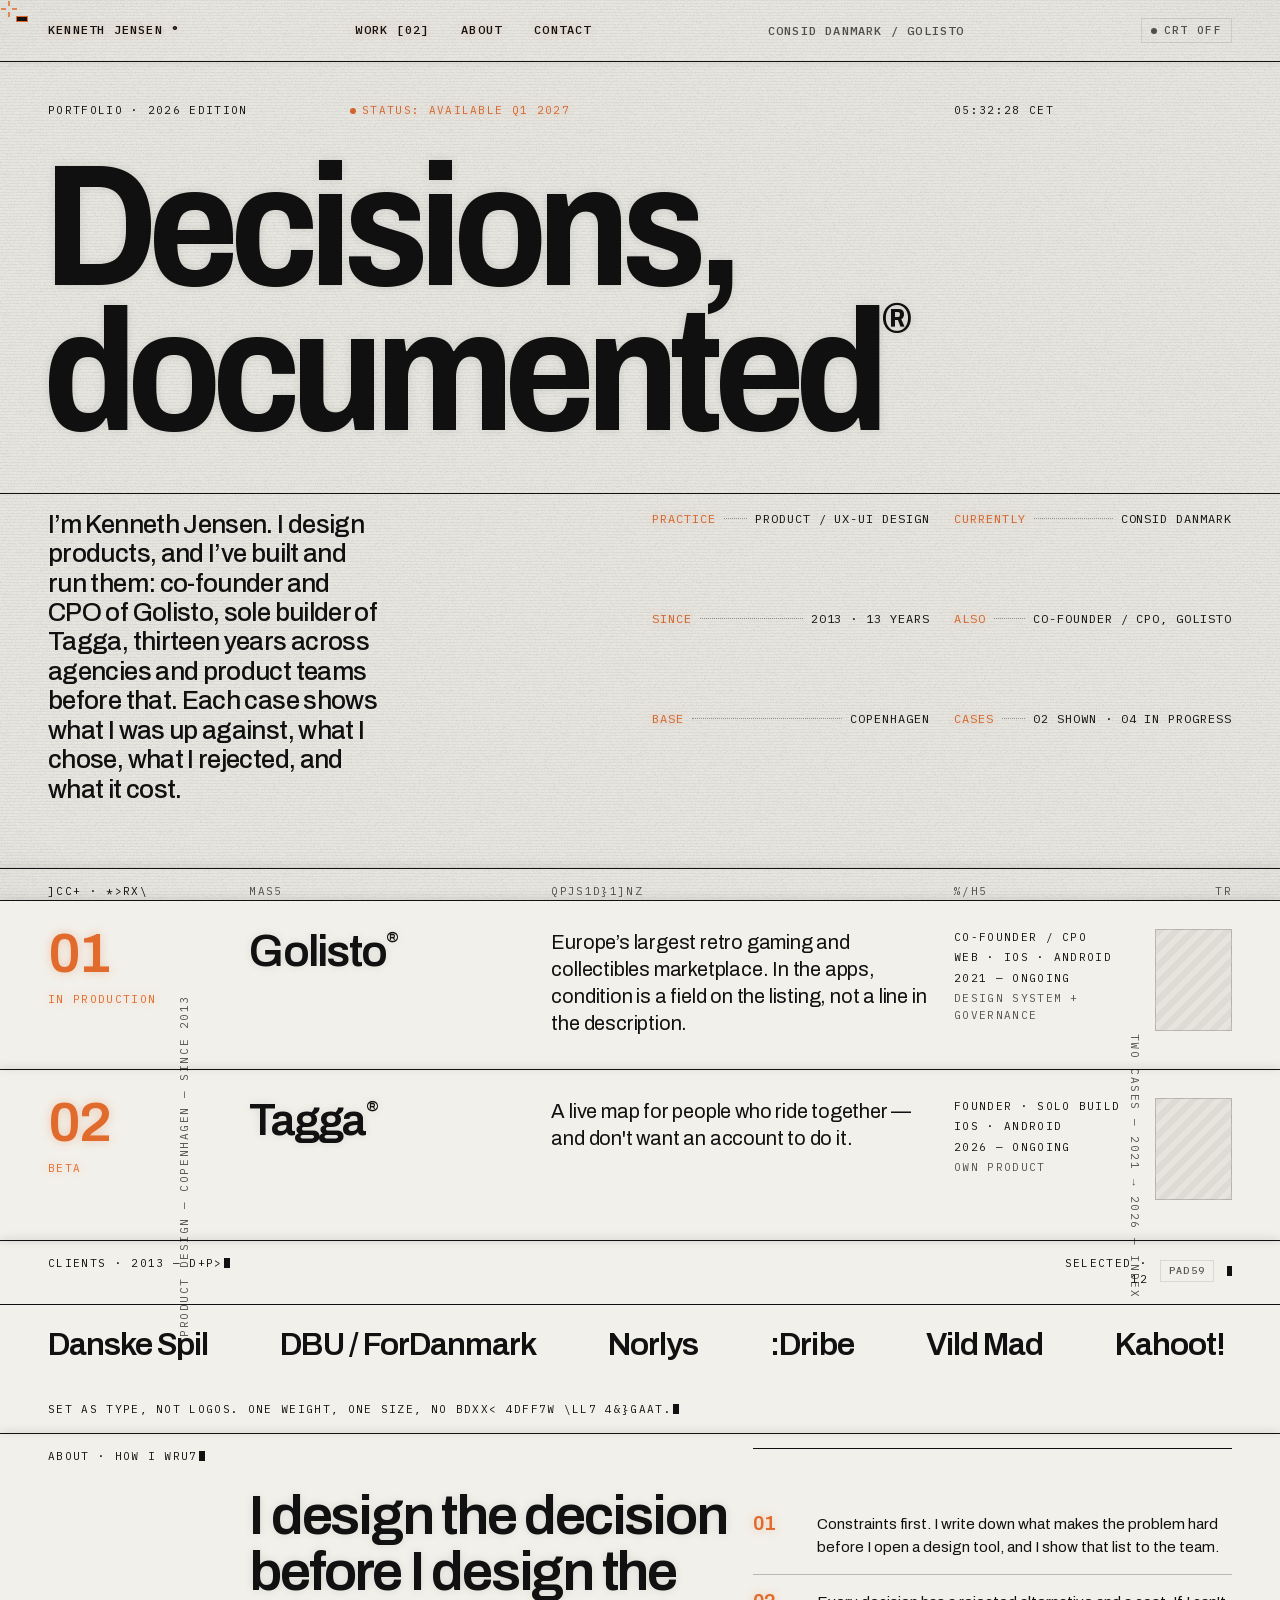
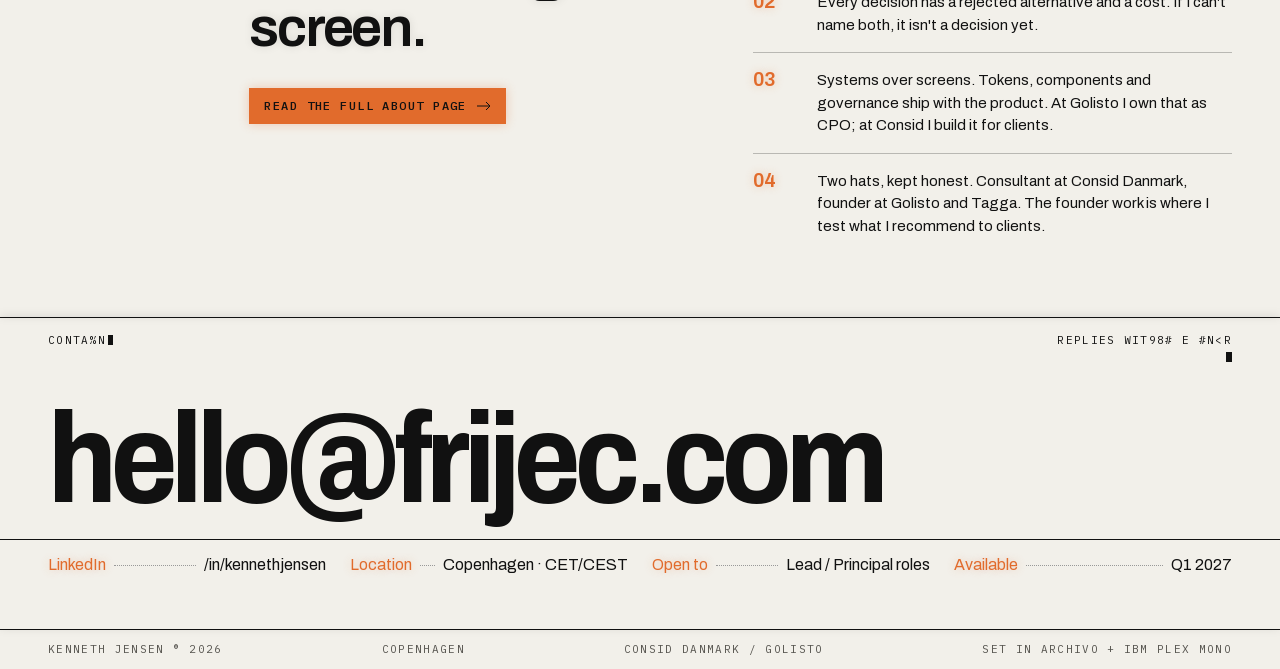
==== index.html @ eedd0273 "Act on the UX audit: tune the site for a rushed hiring manager The audit was run against one reader " ====
<!DOCTYPE html>
<html lang="en">
<head>
<meta charset="utf-8">
<title>Kenneth Jensen — Product design, Copenhagen</title>
<meta name="description" content="Kenneth Jensen is a product designer in Copenhagen. Two case studies: what he was up against, what he chose, what he rejected, and what it cost.">
<meta property="og:type" content="website">
<meta property="og:site_name" content="Kenneth Jensen">
<meta property="og:title" content="Kenneth Jensen — Product design, Copenhagen">
<meta property="og:description" content="Kenneth Jensen is a product designer in Copenhagen. Two case studies: what he was up against, what he chose, what he rejected, and what it cost.">
<meta property="og:url" content="https://frijec.github.io/portfolio/">
<meta property="og:image" content="https://frijec.github.io/portfolio/assets/img/og-default.jpg">
<meta property="og:image:width" content="1200">
<meta property="og:image:height" content="630">
<meta name="twitter:card" content="summary_large_image">
<meta name="twitter:title" content="Kenneth Jensen — Product design, Copenhagen">
<meta name="twitter:description" content="Kenneth Jensen is a product designer in Copenhagen. Two case studies: what he was up against, what he chose, what he rejected, and what it cost.">
<meta name="twitter:image" content="https://frijec.github.io/portfolio/assets/img/og-default.jpg">
<meta name="viewport" content="width=device-width, initial-scale=1">
<meta name="robots" content="noindex, nofollow"> <!-- PRE-LAUNCH: remove this line to allow search indexing -->
<link rel="icon" href="assets/favicon.svg" type="image/svg+xml">
<link rel="preload" href="assets/fonts/archivo-latin-var.woff2" as="font" type="font/woff2" crossorigin>
<link rel="preload" href="assets/fonts/plexmono-latin-400.woff2" as="font" type="font/woff2" crossorigin>
<link rel="stylesheet" href="assets/fonts/fonts.css">
<link rel="stylesheet" href="assets/css/style.css?v=24">
<script>document.documentElement.classList.add("js");try{if(localStorage.getItem("kj-theme")==="crt")document.documentElement.setAttribute("data-theme","crt")}catch(e){}</script>
</head>
<body>
<a class="skip" href="#main">Skip to content</a>
<div class="scrollbar"></div>

<header>
<nav class="nav">
  <div class="nav-row">
    <a href="index.html" class="magnet">Kenneth Jensen ®</a>
    <div class="nav-links">
      <a href="work.html" class="magnet">Work [02]</a>
      <a href="about.html" class="magnet">About</a>
      <a href="contact.html" class="magnet">Contact</a>
    </div>
    <span class="nav-context">Consid Danmark / Golisto</span>
  </div>
</nav>
</header>

<div class="wrap">
  <div class="gutter-label left">Product design — Copenhagen — Since 2013</div>
  <div class="gutter-label right">Two cases — 2021 → 2026 — Index</div>

  <main id="main">
  <section style="padding:40px 0 0" class="masthead-enter">
    <div class="row" style="margin-bottom:36px">
      <span class="mono-s c3">Portfolio · 2026 edition</span>
      <span class="mono-s c3 accent" data-no-cipher><span class="dot"></span>Status: Available Q1 2027</span>
      <span class="mono-s c3" style="grid-column:10/13" data-clock></span>
    </div>
    <div class="row">
      <h1 class="t-display-xl reveal in c12">Decisions,<br>documented<span style="font-size:.25em;vertical-align:top;letter-spacing:0;margin-left:.06em">®</span></h1>
    </div>
    <div class="row" style="margin-top:48px;border-top:1px solid var(--ink);padding-block:16px 64px">
      <p class="t-xl c6" style="max-width:24ch">I’m Kenneth Jensen. I design products, and I’ve built and run them: co-founder and CPO of Golisto, sole builder of Tagga, thirteen years across agencies and product teams before that. Each case shows what I was up against, what I chose, what I rejected, and what it cost.</p>
      <div class="kv c3 s7">
        <div class="kv-row"><span>Practice</span><span class="kv-leader"></span><span>Product / UX-UI design</span></div>
        <div class="kv-row"><span>Since</span><span class="kv-leader"></span><span>2013 · 13 years</span></div>
        <div class="kv-row"><span>Base</span><span class="kv-leader"></span><span>Copenhagen</span></div>
      </div>
      <div class="kv c3 s10">
        <div class="kv-row"><span>Currently</span><span class="kv-leader"></span><span>Consid Danmark</span></div>
        <div class="kv-row"><span>Also</span><span class="kv-leader"></span><span>Co-founder / CPO, Golisto</span></div>
        <div class="kv-row"><span>Cases</span><span class="kv-leader"></span><span>02 shown · 04 in progress</span></div>
      </div>
    </div>
  </section>

  <section id="work" class="section">
    <div class="row" style="padding-top:14px">
      <span class="mono-s c2">Work · Index</span>
      <span class="mono-s c3 muted hide-mobile">Case</span>
      <span class="mono-s c4 muted hide-mobile" style="grid-column:6/10">Proposition</span>
      <span class="mono-s c2 muted hide-mobile" style="grid-column:10/12">Spec</span>
      <span class="mono-s ta-r muted hide-mobile" style="grid-column:12/13">02</span>
    </div>

    <a href="work/golisto.html" class="work-row">
      <div class="c2"><span class="num">01</span><div class="mono-s accent mt-3">In production</div></div>
      <h2 class="c3">Golisto<span style="font-size:.35em;vertical-align:top">®</span></h2>
      <p class="prop c4" style="grid-column:6/10">Europe’s largest retro gaming and collectibles marketplace. In the apps, condition is a field on the listing, not a line in the description.</p>
      <div class="mono-s c2" data-no-cipher style="grid-column:10/12;display:grid;gap:4px"><span>Co-founder / CPO</span><span>Web · iOS · Android</span><span>2021 — ongoing</span><span class="muted">Design system + governance</span></div>
      <div class="peek c1" style="grid-column:12/13"><div class="peek-track"></div></div>
    </a>

    <a href="work/tagga.html" class="work-row" style="padding-bottom:40px">
      <div class="c2"><span class="num">02</span><div class="mono-s accent mt-3">Beta</div></div>
      <h2 class="c3">Tagga<span style="font-size:.35em;vertical-align:top">®</span></h2>
      <p class="prop c4" style="grid-column:6/10">A live map for people who ride together — and don't want an account to do it.</p>
      <div class="mono-s c2" data-no-cipher style="grid-column:10/12;display:grid;gap:4px"><span>Founder · solo build</span><span>iOS · Android</span><span>2026 — ongoing</span><span class="muted">Own product</span></div>
      <div class="peek c1" style="grid-column:12/13"><div class="peek-track"></div></div>
    </a>

  </section>

  <section class="section">
    <div class="row" style="padding-top:14px">
      <span class="mono-s c3">Clients · 2013 — 2026</span>
      <span class="mono-s ta-r c3" style="grid-column:11/13;display:flex;gap:12px;justify-content:flex-end;align-items:center">Selected · 12<button type="button" class="marquee-pause" data-marquee-pause aria-pressed="false">Pause</button></span>
    </div>
    <div class="marquee mt-4">
      <div class="marquee-track">
        <span>Danske Spil</span><span>DBU / ForDanmark</span><span>Norlys</span><span>:Dribe</span><span>Vild Mad</span><span>Kahoot!</span><span>Native Instruments</span><span>Roskilde Festival</span><span>Aula</span><span>TDC Erhverv</span><span>Tuborgfondet</span><span>KOMBIT</span>
        <span>Danske Spil</span><span>DBU / ForDanmark</span><span>Norlys</span><span>:Dribe</span><span>Vild Mad</span><span>Kahoot!</span><span>Native Instruments</span><span>Roskilde Festival</span><span>Aula</span><span>TDC Erhverv</span><span>Tuborgfondet</span><span>KOMBIT</span>
      </div>
    </div>
    <p class="mono-s" style="padding:0 var(--margin) 16px;margin-top:16px">Set as type, not logos. One weight, one size, no brand bigger than another.</p>
  </section>

  <section id="about" class="section">
    <div class="row" style="padding-block:14px 64px">
      <span class="mono-s c2">About · How I work</span>
      <div class="c5" style="padding-top:40px">
        <h2 class="t-display-m reveal" style="max-width:16ch;text-wrap:pretty">I design the decision before I design the screen.</h2>
        <a href="about.html" class="arrow-link magnet mt-6">Read the full about page
          <svg width="14" height="10" viewBox="0 0 14 10" fill="none"><path d="M0 5H13M13 5L9 1M13 5L9 9" stroke="currentColor"/></svg>
        </a>
      </div>
      <div class="c5" style="grid-column:8/13;padding-top:48px;border-top:1px solid var(--ink)">
        <div class="duo-list">
          <div style="display:grid;grid-template-columns:48px 1fr;gap:16px;padding-block:16px;border-bottom:1px solid rgb(17 17 17/.25)"><span class="t-display-s accent" style="font-size:20px">01</span><p class="t-m" style="max-width:48ch">Constraints first. I write down what makes the problem hard before I open a design tool, and I show that list to the team.</p></div>
          <div style="display:grid;grid-template-columns:48px 1fr;gap:16px;padding-block:16px;border-bottom:1px solid rgb(17 17 17/.25)"><span class="t-display-s accent" style="font-size:20px">02</span><p class="t-m" style="max-width:48ch">Every decision has a rejected alternative and a cost. If I can't name both, it isn't a decision yet.</p></div>
          <div style="display:grid;grid-template-columns:48px 1fr;gap:16px;padding-block:16px;border-bottom:1px solid rgb(17 17 17/.25)"><span class="t-display-s accent" style="font-size:20px">03</span><p class="t-m" style="max-width:48ch">Systems over screens. Tokens, components and governance ship with the product. At Golisto I own that as CPO; at Consid I build it for clients.</p></div>
          <div style="display:grid;grid-template-columns:48px 1fr;gap:16px;padding-block:16px"><span class="t-display-s accent" style="font-size:20px">04</span><p class="t-m" style="max-width:48ch">Two hats, kept honest. Consultant at Consid Danmark, founder at Golisto and Tagga. The founder work is where I test what I recommend to clients.</p></div>
        </div>
      </div>
    </div>
  </section>

  <section id="contact" class="section">
    <div class="row" style="padding-top:14px">
      <span class="mono-s c2">Contact</span>
      <span class="mono-s ta-r c2" style="grid-column:11/13">Replies within 2 days</span>
    </div>
    <a href="mailto:hello@frijec.com" class="magnet" style="display:block;padding:40px var(--margin) 24px;font:700 clamp(40px,10vw,128px)/.86 var(--font-display);font-stretch:88%;letter-spacing:-.05em">hello@frijec.com</a>
    <div class="row" style="border-top:1px solid var(--ink);padding-block:16px 56px">
      <div class="kv-row c3"><span>LinkedIn</span><span class="kv-leader"></span><span>/in/kennethjensen</span></div>
      <div class="kv-row c3"><span>Location</span><span class="kv-leader"></span><span>Copenhagen · CET/CEST</span></div>
      <div class="kv-row c3"><span>Open to</span><span class="kv-leader"></span><span>Lead / Principal roles</span></div>
      <div class="kv-row c3"><span>Available</span><span class="kv-leader"></span><span>Q1 2027</span></div>
    </div>
  </section>

  </main>
<footer>
    <span>Kenneth Jensen ® 2026</span>
    <span>Copenhagen</span>
    <span>Consid Danmark / Golisto</span>
    <span>Set in Archivo + IBM Plex Mono</span>
  </footer>
</div>

<script src="assets/js/main.js?v=24"></script>
</body>
</html>
---- assets/fonts/fonts.css ----
/* Self-hosted. Downloaded from Google Fonts (SIL Open Font License) so the
   page makes no third-party request and 'no tracking' holds literally. */
@font-face{font-family:'Archivo';font-style:normal;font-weight:400 800;font-stretch:75% 125%;font-display:swap;src:url("archivo-vietnamese-var.woff2") format('woff2');unicode-range:U+0102-0103, U+0110-0111, U+0128-0129, U+0168-0169, U+01A0-01A1, U+01AF-01B0, U+0300-0301, U+0303-0304, U+0308-0309, U+0323, U+0329, U+1EA0-1EF9, U+20AB}
@font-face{font-family:'Archivo';font-style:normal;font-weight:400 800;font-stretch:75% 125%;font-display:swap;src:url("archivo-latin-ext-var.woff2") format('woff2');unicode-range:U+0100-02BA, U+02BD-02C5, U+02C7-02CC, U+02CE-02D7, U+02DD-02FF, U+0304, U+0308, U+0329, U+1D00-1DBF, U+1E00-1E9F, U+1EF2-1EFF, U+2020, U+20A0-20AB, U+20AD-20C0, U+2113, U+2C60-2C7F, U+A720-A7FF}
@font-face{font-family:'Archivo';font-style:normal;font-weight:400 800;font-stretch:75% 125%;font-display:swap;src:url("archivo-latin-var.woff2") format('woff2');unicode-range:U+0000-00FF, U+0131, U+0152-0153, U+02BB-02BC, U+02C6, U+02DA, U+02DC, U+0304, U+0308, U+0329, U+2000-206F, U+20AC, U+2122, U+2191, U+2193, U+2212, U+2215, U+FEFF, U+FFFD}
@font-face{font-family:'IBM Plex Mono';font-style:normal;font-weight:400;font-display:swap;src:url("plexmono-cyrillic-ext-400.woff2") format('woff2');unicode-range:U+0460-052F, U+1C80-1C8A, U+20B4, U+2DE0-2DFF, U+A640-A69F, U+FE2E-FE2F}
@font-face{font-family:'IBM Plex Mono';font-style:normal;font-weight:400;font-display:swap;src:url("plexmono-cyrillic-400.woff2") format('woff2');unicode-range:U+0301, U+0400-045F, U+0490-0491, U+04B0-04B1, U+2116}
@font-face{font-family:'IBM Plex Mono';font-style:normal;font-weight:400;font-display:swap;src:url("plexmono-vietnamese-400.woff2") format('woff2');unicode-range:U+0102-0103, U+0110-0111, U+0128-0129, U+0168-0169, U+01A0-01A1, U+01AF-01B0, U+0300-0301, U+0303-0304, U+0308-0309, U+0323, U+0329, U+1EA0-1EF9, U+20AB}
@font-face{font-family:'IBM Plex Mono';font-style:normal;font-weight:400;font-display:swap;src:url("plexmono-latin-ext-400.woff2") format('woff2');unicode-range:U+0100-02BA, U+02BD-02C5, U+02C7-02CC, U+02CE-02D7, U+02DD-02FF, U+0304, U+0308, U+0329, U+1D00-1DBF, U+1E00-1E9F, U+1EF2-1EFF, U+2020, U+20A0-20AB, U+20AD-20C0, U+2113, U+2C60-2C7F, U+A720-A7FF}
@font-face{font-family:'IBM Plex Mono';font-style:normal;font-weight:400;font-display:swap;src:url("plexmono-latin-400.woff2") format('woff2');unicode-range:U+0000-00FF, U+0131, U+0152-0153, U+02BB-02BC, U+02C6, U+02DA, U+02DC, U+0304, U+0308, U+0329, U+2000-206F, U+20AC, U+2122, U+2191, U+2193, U+2212, U+2215, U+FEFF, U+FFFD}
@font-face{font-family:'IBM Plex Mono';font-style:normal;font-weight:500;font-display:swap;src:url("plexmono-cyrillic-ext-500.woff2") format('woff2');unicode-range:U+0460-052F, U+1C80-1C8A, U+20B4, U+2DE0-2DFF, U+A640-A69F, U+FE2E-FE2F}
@font-face{font-family:'IBM Plex Mono';font-style:normal;font-weight:500;font-display:swap;src:url("plexmono-cyrillic-500.woff2") format('woff2');unicode-range:U+0301, U+0400-045F, U+0490-0491, U+04B0-04B1, U+2116}
@font-face{font-family:'IBM Plex Mono';font-style:normal;font-weight:500;font-display:swap;src:url("plexmono-vietnamese-500.woff2") format('woff2');unicode-range:U+0102-0103, U+0110-0111, U+0128-0129, U+0168-0169, U+01A0-01A1, U+01AF-01B0, U+0300-0301, U+0303-0304, U+0308-0309, U+0323, U+0329, U+1EA0-1EF9, U+20AB}
@font-face{font-family:'IBM Plex Mono';font-style:normal;font-weight:500;font-display:swap;src:url("plexmono-latin-ext-500.woff2") format('woff2');unicode-range:U+0100-02BA, U+02BD-02C5, U+02C7-02CC, U+02CE-02D7, U+02DD-02FF, U+0304, U+0308, U+0329, U+1D00-1DBF, U+1E00-1E9F, U+1EF2-1EFF, U+2020, U+20A0-20AB, U+20AD-20C0, U+2113, U+2C60-2C7F, U+A720-A7FF}
@font-face{font-family:'IBM Plex Mono';font-style:normal;font-weight:500;font-display:swap;src:url("plexmono-latin-500.woff2") format('woff2');unicode-range:U+0000-00FF, U+0131, U+0152-0153, U+02BB-02BC, U+02C6, U+02DA, U+02DC, U+0304, U+0308, U+0329, U+2000-206F, U+20AC, U+2122, U+2191, U+2193, U+2212, U+2215, U+FEFF, U+FFFD}
---- assets/css/style.css ----
@view-transition{ navigation: auto; }
@media (prefers-reduced-motion: reduce){ @view-transition{ navigation: none; } }
::view-transition-old(root){ animation-duration:180ms; animation-timing-function:linear; }
::view-transition-new(root){ animation-duration:180ms; animation-timing-function:linear; }

/* ============================================================
   TOKENS
   ============================================================ */
:root{
  --ground-bone:#F2F0EA;
  --ground-bone-2:#E6E4DD;
  --ground-bone-3:#DDDBD3;
  --ink:#111111;
  --ink-muted:#55534E;
  --accent:#E16B2C;
  --on-accent:#111111;   /* 5.70:1 on --accent */
  --rule-hard:var(--ink);
  --rule-grid:rgb(17 17 17 / .10);
  --rule-leader:#999999;

  --font-display:'Archivo',Helvetica,Arial,sans-serif;
  --font-mono:'IBM Plex Mono',ui-monospace,monospace;

  --sp-1:4px; --sp-2:8px; --sp-3:12px; --sp-4:16px; --sp-5:24px;
  --sp-6:32px; --sp-7:40px; --sp-8:48px; --sp-9:56px; --sp-10:72px;

  --margin:48px;
  --gutter:24px;
  --nav-h:60px;

  --ease-hard: linear;
  --ease-snap: cubic-bezier(.2,.9,.2,1);
  --dur-fast: 120ms;
  --dur-med: 260ms;

  /* CRT / texture — every knob for the screen treatment lives here */
  --grain-color:#111111;
  --grain-opacity:.045;
  --scanline-color:17 17 17;
  --scanline-opacity:.04;
  --vignette-opacity:.11;
  --glow:10px;
  --glow-accent:rgb(225 107 44 / .30);
  --glow-ink:rgb(17 17 17 / .10);
  --caption-halo:rgb(242 240 234 / .92);
  --on-photo:#F2F0EA;      /* captions over photography — dark in both themes */
  --lens-r:188px;          /* fidelity lens radius */

  --plate-url:url("data:image/svg+xml,%3Csvg xmlns='http://www.w3.org/2000/svg' width='640' height='420' preserveAspectRatio='none'%3E%3Cfilter id='p'%3E%3CfeTurbulence type='fractalNoise' baseFrequency='0.006 0.011' numOctaves='3' seed='11'/%3E%3CfeColorMatrix type='saturate' values='0'/%3E%3CfeComponentTransfer%3E%3CfeFuncR type='linear' slope='2.0' intercept='-0.5'/%3E%3CfeFuncG type='linear' slope='2.0' intercept='-0.5'/%3E%3CfeFuncB type='linear' slope='2.0' intercept='-0.5'/%3E%3C/feComponentTransfer%3E%3CfeColorMatrix type='matrix' values='0.50 0 0 0 0.28 0.50 0 0 0 0.275 0.49 0 0 0 0.265 0 0 0 0 1'/%3E%3C/filter%3E%3Crect width='640' height='420' filter='url(%23p)'/%3E%3C/svg%3E");
}

/* CRT mode — ground and ink swap per the Foundations token spec.
   The accent lifts to #F08A45, which measures 7.8:1 on this ground. */
:root[data-theme="crt"]{
  --ground-bone:#0C0D10;
  --ground-bone-2:#14161B;
  --ground-bone-3:#1C1F26;
  --ink:#E8E6DE;
  --ink-muted:#8A897F;
  --accent:#F08A45;
  --on-accent:#0C0D10;   /* 7.77:1 on --accent */
  --rule-grid:rgb(232 230 222 / .12);
  --rule-leader:#4A4C55;

  --grain-color:#E8E6DE;
  --grain-opacity:.03;
  --scanline-color:0 0 0;
  --scanline-opacity:.30;
  --vignette-opacity:.55;
  --glow:14px;
  --glow-accent:rgb(240 138 69 / .55);
  --glow-ink:rgb(232 230 222 / .22);
  --caption-halo:rgb(12 13 16 / .92);
}

@media (max-width:760px){
  :root{ --margin:20px; --gutter:16px; }
}

/* ============================================================
   RESET / BASE
   ============================================================ */
*,*::before,*::after{box-sizing:border-box}
html{background:var(--ground-bone)}
body{
  margin:0;
  background:var(--ground-bone);
  color:var(--ink);
  font-family:var(--font-display);
  -webkit-font-smoothing:antialiased;
  text-rendering:optimizeLegibility;
  overflow-x:hidden;
}
/* the native cursor is hidden only after the custom one exists, so a
   script failure can never leave the page with no pointer at all */
:root.has-cursor body{cursor:none}
@media (hover:none), (pointer:coarse){ :root.has-cursor body{ cursor:auto } }
p,h1,h2,h3,h4{margin:0}
a{color:var(--ink);text-decoration:none}
img{max-width:100%;display:block}
::selection{background:var(--accent);color:var(--on-accent)}

.mono{font-family:var(--font-mono)}

/* type scale */
.t-display-xl{
  font:700 clamp(64px,13.5vw,208px)/.84 var(--font-display);
  font-stretch:88%;
  letter-spacing:-.055em;
  margin-left:-.03em;
}
.t-display-m{ font:600 clamp(30px,5vw,56px)/1 var(--font-display); letter-spacing:-.04em; }
.t-display-s{ font:600 clamp(28px,3.8vw,44px)/1 var(--font-display); letter-spacing:-.04em; }
.t-xl{ font:500 clamp(20px,2vw,26px)/1.15 var(--font-display); letter-spacing:-.025em; }
.t-l{ font:400 clamp(17px,1.4vw,20px)/1.45 var(--font-display); }
.t-m{ font:400 15px/1.5 var(--font-display); }
.mono-m{ font:400 12px/1.5 var(--font-mono); letter-spacing:.08em; text-transform:uppercase; }
.mono-s{ font:400 11px/1.5 var(--font-mono); letter-spacing:.12em; text-transform:uppercase; }
.mono-xs{ font:400 10px/1 var(--font-mono); letter-spacing:.12em; text-transform:uppercase; }
@media (max-width:760px){
  .mono-s{ font-size:12px }
  .mono-xs{ font-size:11px }
}

.accent{color:var(--accent)}
.muted{color:var(--ink-muted)}

/* ============================================================
   LAYOUT / GRID
   ============================================================ */
.wrap{position:relative;background:var(--ground-bone);overflow:hidden}

.gridlines{position:absolute;inset:0;display:grid;grid-template-columns:repeat(12,1fr);
  column-gap:var(--gutter);padding-inline:var(--margin);pointer-events:none;z-index:0}
.gridlines i{border-left:1px solid var(--rule-grid);display:block;height:100%;
  transform:scaleY(0);transform-origin:top;animation:drawline 420ms var(--ease-hard) forwards}
.gridlines i:last-child{border-right:1px solid var(--rule-grid)}
@keyframes drawline{to{transform:scaleY(1)}}
@media (prefers-reduced-motion:reduce){
  .gridlines i{animation:none;transform:none}
  .masthead-enter{animation:none;opacity:1;transform:none}
}
@media (max-width:760px){ .gridlines{grid-template-columns:repeat(4,1fr)} }

.row{position:relative;z-index:1;display:grid;grid-template-columns:repeat(12,1fr);
  column-gap:var(--gutter);padding-inline:var(--margin)}
@media (max-width:760px){
  .row{grid-template-columns:repeat(4,1fr)}
  .row > *{grid-column:1/-1 !important}
}

.c1{grid-column-end:span 1}.c2{grid-column-end:span 2}.c3{grid-column-end:span 3}
.c4{grid-column-end:span 4}.c5{grid-column-end:span 5}.c6{grid-column-end:span 6}
.c7{grid-column-end:span 7}.c8{grid-column-end:span 8}.c9{grid-column-end:span 9}
.c10{grid-column-end:span 10}.c11{grid-column-end:span 11}.c12{grid-column-end:span 12}
.s1{grid-column-start:1}.s2{grid-column-start:2}.s3{grid-column-start:3}
.s4{grid-column-start:4}.s5{grid-column-start:5}.s6{grid-column-start:6}
.s7{grid-column-start:7}.s8{grid-column-start:8}.s9{grid-column-start:9}
.s10{grid-column-start:10}.s11{grid-column-start:11}

.tri{display:grid;grid-template-columns:1fr 1fr 1fr;gap:0}
.duo{display:grid;grid-template-columns:1fr 1fr;gap:var(--gutter)}
@media (max-width:760px){
  .tri,.duo{grid-template-columns:1fr;gap:var(--sp-6)}
}

.section{border-top:1px solid var(--rule-hard);position:relative}
/* accent sweeps along a section rule as it enters, then clears */
.section::before{
  content:"";position:absolute;top:-1px;left:0;right:0;height:1px;background:var(--accent);
  transform:scaleX(0);transform-origin:left;opacity:0;pointer-events:none;
}
.section.in::before{animation:rule-sweep 900ms var(--ease-snap) forwards}
@keyframes rule-sweep{
  0%{transform:scaleX(0);opacity:1}
  65%{transform:scaleX(1);opacity:1}
  100%{transform:scaleX(1);opacity:0}
}
@media (prefers-reduced-motion:reduce){ .section.in::before{animation:none} }
.section-pad{padding-block:14px var(--sp-9)}

.gutter-label{
  position:absolute;top:50%;font:400 11px/1 var(--font-mono);letter-spacing:.14em;
  text-transform:uppercase;color:var(--ink-muted);white-space:nowrap;pointer-events:none;
  transform-origin:center;
}
.gutter-label.left{left:14px;transform:translateY(-50%) rotate(-90deg)}
.gutter-label.right{right:14px;transform:translateY(-50%) rotate(90deg)}
@media (max-width:900px){ .gutter-label{display:none} }

/* ============================================================
   NAV
   ============================================================ */
.nav{
  position:sticky;top:0;z-index:50;background:var(--ground-bone);
  border-bottom:1px solid var(--rule-hard);
}
.nav-row{
  display:flex;align-items:center;justify-content:space-between;gap:var(--sp-5);
  padding:18px var(--margin);font:500 12px/1 var(--font-mono);letter-spacing:.1em;text-transform:uppercase;
}
.nav-links{display:flex;align-items:center;gap:var(--sp-6)}
.nav-context{color:var(--ink-muted)}
.nav a{position:relative;padding-bottom:2px}
/* Nav links are 14px-tall inline text — far under a 24px minimum, let alone
   44. A pseudo-element grows the hit area without moving anything visible. */
.nav a::before{content:"";position:absolute;inset:-15px -8px}
/* Skip link: first tab stop on every page, visible only when focused. */
.skip{position:absolute;left:var(--margin);top:-100px;z-index:10001;
  background:var(--ink);color:var(--ground-bone);padding:10px 14px;
  font:500 12px/1 var(--font-mono);letter-spacing:.12em;text-transform:uppercase;text-decoration:none}
.skip:focus{top:12px}
.nav a.active{color:var(--accent)}
.nav a::after{
  content:"";position:absolute;left:0;right:100%;bottom:-2px;height:1px;background:var(--accent);
  transition:right var(--dur-fast) var(--ease-snap);
}
.nav a:hover::after,.nav a.active::after{right:0}
@media (max-width:760px){
  .nav-context{display:none}
  .nav-row{gap:10px;padding-inline:var(--margin)}
  .nav-links{gap:14px}
  .nav-row > a:first-child{white-space:nowrap}
}
@media (max-width:420px){
  .nav-links{gap:10px}
  .nav-row,.nav-links{font-size:10px}
}

/* progress bar */
.scrollbar{position:fixed;top:0;left:0;height:2px;background:var(--accent);width:0%;z-index:60;transform-origin:left}

/* status dot */
.dot{display:inline-block;width:6px;height:6px;border-radius:50%;background:var(--accent);
  margin-right:6px;vertical-align:middle;animation:pulse 1.8s ease-in-out infinite}
@media (prefers-reduced-motion:reduce){ .dot{animation:none} }
@keyframes pulse{0%,100%{opacity:1}50%{opacity:.25}}

/* ============================================================
   KV / SPEC BLOCK
   ============================================================ */
.kv{display:grid;gap:6px;font:400 12px/1.5 var(--font-mono);letter-spacing:.08em;text-transform:uppercase}
.kv-row{display:flex;align-items:baseline;gap:8px}
.kv-row span:first-child{color:var(--accent);flex-shrink:0}
.kv-leader{flex:1;border-bottom:1px dotted var(--rule-leader);transform:translateY(-4px);
  position:relative;overflow:hidden}
.kv-leader::after{content:"";position:absolute;inset:0;border-bottom:1px solid var(--accent);
  transform:scaleX(0);transform-origin:left;transition:transform var(--dur-med) var(--ease-snap)}
.kv-row:hover .kv-leader::after{transform:scaleX(1)}
.kv-row span:last-child{text-align:right}
@media (max-width:520px){
  .kv-row{flex-wrap:wrap}
  .kv-row span:last-child{width:100%;text-align:left;margin-top:-4px}
  .kv-leader{display:none}
}

/* ============================================================
   MEDIA PLACEHOLDER
   ============================================================ */
/* Duotone halftone plate — stands in for photography at the right
   texture, per the brief's imagery direction. Swap --plate-url for a
   real image and the halftone/crop-mark furniture still applies. */
.media{
  position:relative;overflow:hidden;isolation:isolate;
  background:var(--ground-bone-2);
  border-block:1px solid var(--rule-hard);
}
.media::before{
  content:"";position:absolute;inset:0;z-index:-1;
  background-image:
    radial-gradient(circle, rgb(17 17 17 / .50) 0 1.2px, transparent 1.6px),
    var(--plate-url);
  background-size:5px 5px, 100% 100%;
  background-position:0 0, center;
  background-repeat:repeat, no-repeat;
  transform:scale(1.03);
  transition:clip-path 760ms var(--ease-snap), transform 1200ms var(--ease-snap);
}
.js .media::before{clip-path:inset(0 0 100% 0)}
/* .in goes on .media, never on the clipped child — a clip-path on the
   observed element itself stops IntersectionObserver firing. */
.media.in::before{clip-path:inset(0 0 0 0);transform:scale(1)}
.media:hover::before{transform:scale(1.06)}
:root[data-theme="crt"] .media::before{filter:invert(1) saturate(0) brightness(.62)}

/* ---- real photography ----------------------------------------------
   Sits above the turbulence plate, so a missing or slow image degrades to
   the placeholder rather than to an empty box. Treated to match the plate:
   greyscale, a bone veil to pull it toward the paper, and the same 5px
   halftone screen over the top. */
.media-photo{position:absolute;inset:0;overflow:hidden;z-index:0}
/* <picture> is inline with auto height, so an img inside it has nothing to
   resolve height:100% against. The hero escaped this only because its
   .media carries an explicit height; on an aspect-ratio box the image
   collapsed to 47x64. display:contents makes the img a direct child of the
   absolutely-positioned wrapper, which has a definite size. */
.media-photo picture{display:contents}
.media-photo img{
  width:100%;height:100%;object-fit:cover;object-position:center;display:block;
  filter:grayscale(1) contrast(1.06) brightness(1.02);
  transform:scale(1.03);
  transition:clip-path 760ms var(--ease-snap), transform 1200ms var(--ease-snap);
}
.js .media-photo img{clip-path:inset(0 0 100% 0)}
.media.in .media-photo img{clip-path:inset(0 0 0 0);transform:scale(1)}
.media:hover .media-photo img{transform:scale(1.06)}
/* veil toward the bone ground — the duotone half of the treatment */
.media-photo::before{content:"";position:absolute;inset:0;z-index:1;
  background:var(--ground-bone);opacity:.10;pointer-events:none}
/* halftone screen, same pitch as the plate */
.media-photo::after{content:"";position:absolute;inset:0;z-index:2;pointer-events:none;
  background-image:radial-gradient(circle, rgb(17 17 17 / .30) 0 1.2px, transparent 1.6px);
  background-size:5px 5px;mix-blend-mode:multiply}
/* CRT inverts the plate, but an inverted photograph is just a negative —
   darken it onto the phosphor ground instead. */
:root[data-theme="crt"] .media-photo img{filter:grayscale(1) contrast(1.08) brightness(.80)}
:root[data-theme="crt"] .media-photo::after{mix-blend-mode:screen;
  background-image:radial-gradient(circle, rgb(232 230 222 / .16) 0 1.2px, transparent 1.6px)}

@media (prefers-reduced-motion:reduce){
  .media-photo img{transition:none;transform:none}
  .media:hover .media-photo img{transform:none}
}

/* Captions over photography. The bone halo below was tuned for the light
   turbulence plate and disappears on a dark photo, so invert them: light
   text on an ink halo, in both themes. */
.media--photo .fig-caption,
.media--photo .fig-caption .muted{color:var(--on-photo)}
.media--photo .fig-caption{
  text-shadow:0 0 6px rgb(17 17 17 / .92),0 0 3px rgb(17 17 17 / .95),0 1px 2px rgb(17 17 17 / .8);
}
/* Same treatment without needing the modifier class, so a photo dropped in
   anywhere is handled. Kept as separate rules: an unsupported selector
   inside a comma list invalidates the entire rule, not just that branch. */
.media:has(.media-photo) .fig-caption,
.media:has(.media-photo) .fig-caption .muted{color:var(--on-photo)}
.media:has(.media-photo) .fig-caption{
  text-shadow:0 0 6px rgb(17 17 17 / .92),0 0 3px rgb(17 17 17 / .95),0 1px 2px rgb(17 17 17 / .8);
}

/* ============================================================
   FIDELITY LENS
   The screen treatment is the point of this site, but it is also a scrim
   over the actual design work — and a portfolio that hides the pixels is
   working against itself. The lens cuts a clean hole through all of it.

   It has to be a fixed element at z-index 9999 rather than a child of
   .media: the grain and scanline layers are fixed at 9997/9998, and .media
   sets `isolation:isolate`, so nothing inside it can paint above them.
   JS keeps the lens matched to the media's rect, so `cover` here resolves
   to exactly the same crop as `object-fit:cover` on the img.
   ============================================================ */
.lens,.lens-ring{
  position:fixed;z-index:9999;pointer-events:none;opacity:0;
  transition:opacity 140ms linear;
}
.lens{
  background-size:cover;background-position:center;background-repeat:no-repeat;
  -webkit-mask-image:radial-gradient(circle var(--lens-r) at var(--lens-x) var(--lens-y),
    #000 99%,transparent 100%);
  mask-image:radial-gradient(circle var(--lens-r) at var(--lens-x) var(--lens-y),
    #000 99%,transparent 100%);
}
/* Ring shares the media's rect rather than being centred on the cursor, so
   it is clipped at the frame edge exactly like the revealed image is. */
.lens-ring{
  background-image:radial-gradient(circle var(--lens-r) at var(--lens-x) var(--lens-y),
    transparent 0 calc(100% - 1.5px),var(--accent) calc(100% - 1.5px) 100%,transparent 100%);
  box-shadow:none;
}
.lens.on,.lens-ring.on{opacity:1}
@media (hover:none),(pointer:coarse){ .lens,.lens-ring{display:none} }
@media (max-width:900px){ :root{--lens-r:120px} }
@media (prefers-reduced-motion:reduce){ .lens,.lens-ring{transition:none} }

/* The control sits BELOW the frame, not on it. A 376px lens centred on the
   pointer covers whatever you are reaching for, so a button inside the image
   is invisible at the exact moment you go to press it. */
.media-tools{
  display:flex;align-items:center;gap:14px;flex-wrap:wrap;
  padding:12px var(--margin) 0;
}
.media-tools .credit{
  font:400 10px/1.4 var(--font-mono);letter-spacing:.12em;text-transform:uppercase;
  color:var(--ink);
}
.media-tools .hint{
  font:400 10px/1.4 var(--font-mono);letter-spacing:.12em;text-transform:uppercase;
  color:var(--ink-muted);
}
@media (hover:none),(pointer:coarse){ .media-tools .credit{
  font:400 10px/1.4 var(--font-mono);letter-spacing:.12em;text-transform:uppercase;
  color:var(--ink);
}
.media-tools .hint{display:none} }
.inspect-btn{
  font:500 10px/1 var(--font-mono);letter-spacing:.14em;text-transform:uppercase;
  color:var(--ink);background:none;border:1px solid var(--accent);
  padding:8px 11px;cursor:pointer;
  transition:background var(--dur-fast) linear,color var(--dur-fast) linear;
}
.inspect-btn:hover,.inspect-btn[aria-pressed="true"]{
  background:var(--accent);color:var(--on-accent);
}
:root.has-cursor .inspect-btn{cursor:none}
/* 24px clears WCAG 2.5.8 but is tight under a thumb. */
@media (hover:none),(pointer:coarse){ .inspect-btn{padding:12px 14px} }
/* untreated state */
.raw .media-photo img{filter:none}
.raw .media-photo::before,
.raw .media-photo::after{opacity:0}
:root.inspect{--grain-opacity:0;--scanline-opacity:0;--vignette-opacity:0}

/* One-line summary strip: problem / what I did / result, for the reader
   who decides in ten seconds and will not reach the outcome section. */
.oneline{border-top:1px solid var(--rule-hard);padding-block:14px 28px;row-gap:16px}
.oneline .k{font:500 10px/1 var(--font-mono);letter-spacing:.14em;text-transform:uppercase;
  color:var(--accent);margin-bottom:8px}
.oneline p{margin:0}

/* crop marks — corners of media frames only */
.media::after{
  content:"";position:absolute;inset:10px;pointer-events:none;z-index:1;
  background-image:
    linear-gradient(var(--ink),var(--ink)),linear-gradient(var(--ink),var(--ink)),
    linear-gradient(var(--ink),var(--ink)),linear-gradient(var(--ink),var(--ink)),
    linear-gradient(var(--ink),var(--ink)),linear-gradient(var(--ink),var(--ink)),
    linear-gradient(var(--ink),var(--ink)),linear-gradient(var(--ink),var(--ink));
  background-repeat:no-repeat;
  background-size:14px 1px,1px 14px,14px 1px,1px 14px,14px 1px,1px 14px,14px 1px,1px 14px;
  background-position:
    left top,left top,right top,right top,
    left bottom,left bottom,right bottom,right bottom;
  opacity:.55;
}
.media--photo::after{filter:invert(1);opacity:.7}
.media:has(.media-photo)::after{filter:invert(1);opacity:.7}
/* halo keeps 11px mono legible over the mid-tone plate */
.fig-caption{position:absolute;left:var(--sp-5);top:var(--sp-4);max-width:44%;font:400 11px/1.6 var(--font-mono);
  letter-spacing:.12em;text-transform:uppercase;
  text-shadow:0 0 6px var(--caption-halo),0 0 3px var(--caption-halo)}
.media .fig-caption .muted{color:var(--ink)}
.fig-caption.right{left:auto;right:var(--sp-5);text-align:right}
.fig-caption.bottom{top:auto;bottom:var(--sp-4)}
@media (max-width:500px){
  .fig-caption .t-display-s{font-size:22px}
}
.fig-caption .unit{font-size:.45em;letter-spacing:0;margin-left:3px}

/* ============================================================
   REVEAL
   ============================================================ */
/* hidden-until-revealed only when JS is running, so a failed script
   never leaves the page blank */
.js .reveal{opacity:0;transform:translateY(14px);transition:transform 420ms var(--ease-snap),opacity 320ms linear}
.js .reveal.in{opacity:1;transform:translateY(0)}
@media (prefers-reduced-motion:reduce){ .js .reveal{opacity:1;transform:none;transition:none} }

/* counters */
[data-count]{font-variant-numeric:tabular-nums}

/* ============================================================
   DECISIONS BLOCK
   ============================================================ */
.decision{border-bottom:1px solid var(--rule-hard);padding:var(--sp-7) var(--margin) var(--sp-8);
  display:grid;grid-template-columns:repeat(12,1fr);column-gap:var(--gutter)}
.decision-index{font:600 clamp(48px,6vw,88px)/.85 var(--font-display);letter-spacing:-.05em;color:var(--accent)}
.decision h3{max-width:16ch;text-wrap:pretty}
.decision-detail{display:grid;gap:20px;font:400 15px/1.5 var(--font-display)}
.decision-detail .label{font:400 11px/1 var(--font-mono);letter-spacing:.12em;text-transform:uppercase;
  margin-bottom:8px;color:var(--ink-muted)}
.decision-detail .label.why{color:var(--accent)}
@media (max-width:760px){
  .decision{grid-template-columns:repeat(4,1fr)}
  .decision-index{grid-column:1/-1}
  .decision h3{grid-column:1/-1}
  .decision-detail{grid-column:1/-1}
}

/* ============================================================
   ARTEFACT GRID
   ============================================================ */
.artefacts{display:grid;grid-template-columns:repeat(6,1fr);gap:var(--gutter);padding-inline:var(--margin)}
.artefact{display:flex;flex-direction:column;gap:8px;transition:transform var(--dur-fast) var(--ease-snap)}
.artefact:hover{transform:translateY(-3px)}
.artefact .frame{aspect-ratio:4/3;border:1px solid rgb(17 17 17/.2);position:relative;overflow:hidden;
  background:repeating-linear-gradient(135deg,var(--ground-bone-3) 0 6px,var(--ground-bone-2) 6px 12px)}
.artefact:hover .frame{border-color:var(--accent)}
.artefact .cap{display:flex;justify-content:space-between;gap:8px;font:400 11px/1.5 var(--font-mono);
  letter-spacing:.08em;text-transform:uppercase}
@media (max-width:760px){ .artefacts{grid-template-columns:repeat(2,1fr)} }

/* ============================================================
   WORK INDEX ROWS
   ============================================================ */
.work-row{display:grid;grid-template-columns:repeat(12,1fr);column-gap:var(--gutter);
  padding:28px var(--margin) 32px;border-top:1px solid var(--rule-hard);align-items:start;position:relative}
.work-row .num{font:600 clamp(40px,4.5vw,56px)/.9 var(--font-display);letter-spacing:-.04em;color:var(--accent)}
.work-row h2{font:600 clamp(30px,3.5vw,44px)/1 var(--font-display);letter-spacing:-.04em}
.work-row .prop{font:400 clamp(16px,1.6vw,20px)/1.35 var(--font-display);letter-spacing:-.01em;max-width:34ch;text-wrap:pretty}
.work-row .peek{aspect-ratio:3/4;border:1px solid rgb(17 17 17/.2);
  background:repeating-linear-gradient(135deg,var(--ground-bone-3) 0 6px,var(--ground-bone-2) 6px 12px);
  overflow:hidden;position:relative}
.work-row .peek::after{content:"";position:absolute;inset:0;background:var(--accent);opacity:0;
  mix-blend-mode:multiply;transition:opacity var(--dur-med)}
.work-row:hover .peek::after{opacity:.28}
.work-row:hover h2{color:var(--accent)}
.work-row .peek-track{position:absolute;inset:0;transform:translateY(6%);transition:transform var(--dur-med) var(--ease-snap)}
.work-row:hover .peek-track{transform:translateY(0)}
@media (max-width:760px){
  .work-row{grid-template-columns:repeat(4,1fr);gap:12px}
  .work-row > *{grid-column:1/-1 !important}
  .work-row .peek{display:none}
}

/* client marquee */
.marquee{overflow:hidden;border-top:1px solid var(--rule-hard);padding-block:var(--sp-5);padding-inline:var(--margin)}
.marquee-track{display:flex;gap:var(--sp-10);width:max-content;animation:marquee 32s linear infinite}
.marquee:hover .marquee-track,
.marquee:focus-within .marquee-track,
.marquee[data-paused] .marquee-track{animation-play-state:paused}
.marquee-track span{font:600 clamp(24px,3vw,32px)/1 var(--font-display);letter-spacing:-.03em;white-space:nowrap}
.marquee-track span.dim{color:var(--ink-muted)}
@keyframes marquee{to{transform:translateX(-50%)}}
@media (prefers-reduced-motion:reduce){ .marquee-track{animation:none} }

.marquee-pause{
  font:500 10px/1 var(--font-mono);letter-spacing:.12em;text-transform:uppercase;
  background:none;border:1px solid var(--rule-grid);color:var(--ink-muted);
  padding:5px 8px;transition:color var(--dur-fast) linear,border-color var(--dur-fast) linear;
}
.marquee-pause:hover{color:var(--accent);border-color:var(--accent)}

/* ============================================================
   FOCUS
   The accent marks where you are. This is the one place it is
   non-negotiable: the site hides the native cursor, so a keyboard
   user has nothing else to go on.
   ============================================================ */
:focus-visible{
  outline:2px solid var(--accent);
  outline-offset:3px;
  box-shadow:0 0 var(--glow) var(--glow-accent);
}
:focus:not(:focus-visible){outline:none}

/* ============================================================
   BUTTONS / LINKS
   ============================================================ */
.arrow-link{display:inline-flex;align-items:center;gap:10px;font:500 12px/1 var(--font-mono);
  letter-spacing:.12em;text-transform:uppercase;
  background:var(--accent);color:var(--on-accent);border:1px solid var(--accent);
  padding:11px 14px;
  transition:gap var(--dur-fast) var(--ease-snap),
    background var(--dur-fast) linear,color var(--dur-fast) linear}
.arrow-link:hover{gap:16px;background:var(--ink);color:var(--ground-bone);border-color:var(--ink)}
.arrow-link svg{transition:transform var(--dur-fast) var(--ease-snap)}
.arrow-link:hover svg{transform:translateX(3px)}

/* ============================================================
   OUTCOME TILES
   ============================================================ */
.outcome-tile{border-top:1px solid var(--rule-hard);padding-top:14px}
.outcome-tile .num{font:600 clamp(56px,7vw,96px)/.9 var(--font-display);letter-spacing:-.05em}
.outcome-tile .unit{font-size:.4em;letter-spacing:-.02em;margin-left:4px}

/* ============================================================
   PAGER
   ============================================================ */
.pager{display:grid;grid-template-columns:repeat(12,1fr);column-gap:var(--gutter);
  padding:14px var(--margin) var(--sp-8);border-top:1px solid var(--rule-hard);color:var(--ink);
  text-decoration:none;position:relative;overflow:hidden}
@media (max-width:760px){
  .pager{grid-template-columns:repeat(4,1fr);row-gap:8px}
  .pager > *{grid-column:1/-1 !important}
}
.pager-name{font:700 clamp(32px,13vw,208px)/.84 var(--font-display);font-stretch:88%;letter-spacing:-.055em;
  margin-left:-.03em;overflow-wrap:anywhere;transition:transform var(--dur-med) var(--ease-snap)}
.pager:hover .pager-name{color:var(--accent)}

/* ============================================================
   FOOTER
   ============================================================ */
footer{display:flex;flex-wrap:wrap;justify-content:space-between;gap:8px 24px;padding:14px var(--margin);
  border-top:1px solid var(--rule-hard);font:400 11px/1 var(--font-mono);letter-spacing:.12em;
  text-transform:uppercase;color:var(--ink-muted)}

/* ============================================================
   NOISE / GRAIN OVERLAY
   ============================================================ */
/* Grain is a tiled alpha mask painted in --grain-color, so one texture
   works on both the bone ground and the CRT ground. It must tile 1:1 —
   stretching the tile turns grain into smeared blobs. */
.noise{
  position:fixed;inset:0;z-index:9998;pointer-events:none;
  background:var(--grain-color);
  opacity:var(--grain-opacity);
  -webkit-mask-image:var(--grain-url);mask-image:var(--grain-url);
  -webkit-mask-size:140px 140px;mask-size:140px 140px;
  -webkit-mask-repeat:repeat;mask-repeat:repeat;
  animation:grain-shift 620ms steps(1) infinite;
}
@keyframes grain-shift{
  0%{ -webkit-mask-position:0 0; mask-position:0 0 }
  25%{ -webkit-mask-position:-37px 19px; mask-position:-37px 19px }
  50%{ -webkit-mask-position:23px -43px; mask-position:23px -43px }
  75%{ -webkit-mask-position:-51px -11px; mask-position:-51px -11px }
}

/* Scanlines + vignette in one layer. multiply darkens on either ground. */
.crt{
  position:fixed;inset:0;z-index:9997;pointer-events:none;mix-blend-mode:multiply;
  background:
    repeating-linear-gradient(to bottom,
      rgb(var(--scanline-color) / var(--scanline-opacity)) 0 1px,
      transparent 1px 3px),
    radial-gradient(ellipse 125% 105% at 50% 50%,
      transparent 55%, rgb(var(--scanline-color) / var(--vignette-opacity)) 100%);
}
.crt::after{
  content:"";position:absolute;inset:0;
  background:rgb(var(--scanline-color) / .04);
  animation:crt-flicker 4.2s steps(1) infinite;
}

@keyframes crt-flicker{
  0%,92%,100%{opacity:0}
  93%{opacity:.5}
  94%{opacity:0}
  96%{opacity:.75}
  97%{opacity:.1}
}

/* CRT power-on: the picture snaps open from a scanline. */
.power-on{animation:power-on 520ms cubic-bezier(.2,.9,.2,1) both}
@keyframes power-on{
  0%{transform:scaleY(.002) scaleX(.6);filter:brightness(3.2);opacity:.9}
  45%{transform:scaleY(.02) scaleX(1);filter:brightness(2.4)}
  75%{transform:scaleY(1) scaleX(1);filter:brightness(1.35)}
  100%{transform:none;filter:none;opacity:1}
}

@media (prefers-reduced-motion:reduce){
  .noise{animation:none}
  .crt::after{animation:none}
  .power-on{animation:none}
}

/* ============================================================
   PHOSPHOR GLOW
   Display type, accent and rules bloom. Body copy deliberately
   does not — glow on running text costs more legibility than it
   buys atmosphere. Tune globally with --glow on :root.
   ============================================================ */
.t-display-xl,.t-display-m,.t-display-s,.pager-name,
.work-row h2,.work-row .num,.decision-index,.outcome-tile .num{
  text-shadow:0 0 var(--glow) var(--glow-ink);
}
.accent,.todo,.decision-index,.work-row .num,
.kv-row span:first-child,.decision-detail .label.why{
  text-shadow:0 0 var(--glow) var(--glow-accent);
}
.nav a,.mono-s.accent{text-shadow:0 0 8px var(--glow-accent)}
/* The CTA is a solid block, so it blooms outward rather than as text. */
.arrow-link{box-shadow:0 0 var(--glow) var(--glow-accent)}
.arrow-link:hover{box-shadow:0 0 calc(var(--glow) * 1.5) var(--glow-ink)}
.marquee-pause:hover,.theme-toggle:hover{box-shadow:0 0 var(--glow) var(--glow-accent)}

/* Headline outcome numbers carry the accent — they are the payload of a
   case, and at 56-96px they read as a marker, not as body colour. */
.outcome-tile .num{color:var(--accent)}
.outcome-tile .num{text-shadow:0 0 var(--glow) var(--glow-accent)}
a.row[href^="mailto:"]:hover{color:var(--accent)}
.nav{box-shadow:0 1px var(--glow) rgb(17 17 17 / .05)}
.section,.decision,.work-row{box-shadow:0 -1px var(--glow) var(--glow-ink)}
.work-row:hover h2{text-shadow:0 0 calc(var(--glow) * 1.8) var(--glow-accent)}
.pager:hover .pager-name{text-shadow:0 0 calc(var(--glow) * 2) var(--glow-accent)}

:root[data-theme="crt"] .media{box-shadow:0 0 30px rgb(240 138 69 / .18) inset}
:root[data-theme="crt"] .todo-block{box-shadow:0 0 18px rgb(240 138 69 / .12)}

/* ============================================================
   THEME TOGGLE
   ============================================================ */
.theme-toggle{
  font:500 11px/1 var(--font-mono);letter-spacing:.12em;text-transform:uppercase;
  background:none;border:1px solid var(--rule-grid);color:var(--ink-muted);
  padding:6px 9px;display:inline-flex;align-items:center;gap:7px;
  transition:color var(--dur-fast) linear,border-color var(--dur-fast) linear;
}
.theme-toggle:hover{color:var(--accent);border-color:var(--accent)}
.theme-toggle .led{
  width:6px;height:6px;border-radius:50%;background:var(--ink-muted);
  transition:background var(--dur-fast) linear,box-shadow var(--dur-fast) linear;
}
.theme-toggle:hover .led,:root[data-theme="crt"] .theme-toggle .led{
  background:var(--accent);box-shadow:0 0 8px var(--accent);
}
/* icon-only below the nav's comfortable width; aria-label carries the name */
@media (max-width:760px){
  .theme-toggle{padding:6px;gap:0;font-size:0;flex:none}
  .theme-toggle .led{width:8px;height:8px}
}

/* ============================================================
   CUSTOM CURSOR / TELEMETRY
   ============================================================ */
:root.has-cursor body a, :root.has-cursor body button,
:root.has-cursor body [role="button"], :root.has-cursor body label{cursor:none}

.cursor{
  position:fixed;top:0;left:0;width:18px;height:18px;pointer-events:none;z-index:10000;
  will-change:transform;color:var(--accent);
  transition:width var(--dur-fast) var(--ease-snap),height var(--dur-fast) var(--ease-snap),color var(--dur-fast) linear;
}
.cursor svg{position:absolute;inset:0;width:100%;height:100%;display:block}
.cursor .cur-hover{opacity:0;transform:scale(.5);transition:opacity var(--dur-fast) var(--ease-snap),transform var(--dur-fast) var(--ease-snap)}
.cursor .cur-default{opacity:1;transform:scale(1);transition:opacity var(--dur-fast) var(--ease-snap),transform var(--dur-fast) var(--ease-snap)}
.cursor.hover{width:36px;height:36px;color:var(--accent)}
.cursor.hover .cur-default{opacity:0;transform:scale(1.5)}
.cursor.hover .cur-hover{opacity:1;transform:scale(1)}
.cursor-read{
  position:fixed;top:0;left:0;pointer-events:none;z-index:10000;transform:translate(16px,16px);
  font:400 10px/1.4 var(--font-mono);letter-spacing:.1em;text-transform:uppercase;
  white-space:nowrap;will-change:transform;
  background:var(--ink);color:var(--ground-bone);
  border:1px solid var(--accent);padding:2px 5px;
}
@media (hover:none), (pointer:coarse){ .cursor,.cursor-read{display:none} }

/* ============================================================
   PAGE INTRO
   ============================================================ */
.masthead-enter{opacity:0;transform:translateY(14px);animation:enter 560ms var(--ease-snap) forwards}
@keyframes enter{to{opacity:1;transform:translateY(0)}}

/* ============================================================
   CODE ENTRY DEMO (Tagga)
   ============================================================ */
.code-entry{display:grid;gap:6px}
.code-row{display:flex;justify-content:space-between;align-items:center;padding:10px 12px;
  background:var(--ground-bone);border:1px solid rgb(17 17 17/.3);transition:all var(--dur-med) linear}
.code-row .digits{font:600 20px/1 var(--font-display);letter-spacing:.2em}
.code-row.empty .digits{color:var(--rule-leader)}
.code-row.valid{background:var(--ink);color:var(--ground-bone);border-color:var(--ink)}
.code-row.invalid{border-style:dashed;border-color:var(--ink-muted)}
.code-row.invalid .digits,.code-row.invalid .mono-xs{color:var(--ink-muted)}

/* ============================================================
   MARKER STATES DEMO
   ============================================================ */
.marker-demo{display:grid;grid-template-columns:repeat(5,1fr);gap:8px}
.marker-demo .cell{text-align:center}
.marker-demo .swatch{height:56px;display:grid;place-items:center;background:var(--ground-bone-2)}
.marker-demo .tri{width:0;height:0;border-left:11px solid transparent;border-right:11px solid transparent;
  border-bottom:24px solid var(--accent)}

/* ============================================================
   TERMINAL WRITE-IN
   Display type reveals character by character; it never shows a
   character that isn't the real one. Mono metadata gets the cipher
   (see main.js). Body copy is deliberately excluded — you cannot
   read a paragraph that is still resolving.
   ============================================================ */
.js .tw > .ch{opacity:0}
.js .tw.in > .ch{animation:tw-in 200ms linear forwards}
@keyframes tw-in{to{opacity:1}}

/* The write-head only goes on mono, where .45em is a few pixels.
   On 208px display type an em-sized block is a giant rectangle. */
.mono-s.typing::after,.mono-m.typing::after,.mono-xs.typing::after{
  content:"";display:inline-block;width:.5em;height:.9em;
  background:currentColor;margin-left:.12em;vertical-align:-.1em;
  animation:cursor-blink 620ms steps(1) infinite;
}
@keyframes cursor-blink{0%,50%{opacity:1}51%,100%{opacity:0}}
@media (prefers-reduced-motion:reduce){
  .js .tw > .ch{opacity:1;animation:none}
  .typing::after{display:none}
}

/* ============================================================
   TODO / STRUCTURAL PLACEHOLDER
   ============================================================ */
.todo{color:var(--accent);font-style:italic}
.todo-block{border:1px dashed rgb(225 107 44/.40);background:rgb(225 107 44/.06);padding:18px 20px}
.todo-block .tag{display:block;color:var(--accent);margin-bottom:8px}
.todo-block p{font-style:italic;color:var(--ink-muted)}

/* ============================================================
   UTILITIES
   ============================================================ */
.mt-1{margin-top:var(--sp-1)}.mt-2{margin-top:var(--sp-2)}.mt-3{margin-top:var(--sp-3)}
.mt-4{margin-top:var(--sp-4)}.mt-5{margin-top:var(--sp-5)}.mt-6{margin-top:var(--sp-6)}
.mt-7{margin-top:var(--sp-7)}.mt-8{margin-top:var(--sp-8)}
.ta-r{text-align:right}
.ta-c{text-align:center}
.record-row{display:grid;grid-template-columns:140px 1fr 1fr 160px;gap:24px}
@media (max-width:760px){
  .record-row{grid-template-columns:1fr;gap:4px}
  .record-row .ta-r{text-align:left}
}
.mb-2{margin-bottom:var(--sp-2)}
.max-w-prose{max-width:64ch}
.hide-mobile{display:revert}
@media (max-width:760px){ .hide-mobile{display:none} }


/* ============================================================
   PRINT
   Hiring managers save-to-PDF. Grain, scanlines, greyscale photos and
   a half-typed headline print as mud, so everything decorative goes and
   every image prints as the file was delivered.
   ============================================================ */
@media print{
  .noise,.crt,.cursor,.cursor-read,.lens,.lens-ring,.media-tools,.theme-toggle,
  .scrollbar,.marquee,.skip,.gridlines,.nav-context{display:none !important}
  *{text-shadow:none !important;box-shadow:none !important;animation:none !important;transition:none !important}
  html,body,.wrap{background:#fff !important;color:#000 !important}
  .js .reveal,.masthead-enter{opacity:1 !important;transform:none !important}
  .js .tw > .ch{opacity:1 !important}
  .media-photo img{filter:none !important;clip-path:none !important;transform:none !important}
  .media-photo::before,.media-photo::after,.media::before{display:none !important}
  .work-row,.decision,.outcome-tile,.pager{break-inside:avoid}
  a[href^="http"]::after,a[href^="mailto"]::after{content:" (" attr(href) ")";font:9px/1 var(--font-mono);color:#444}
  .nav a::after{display:none}
}
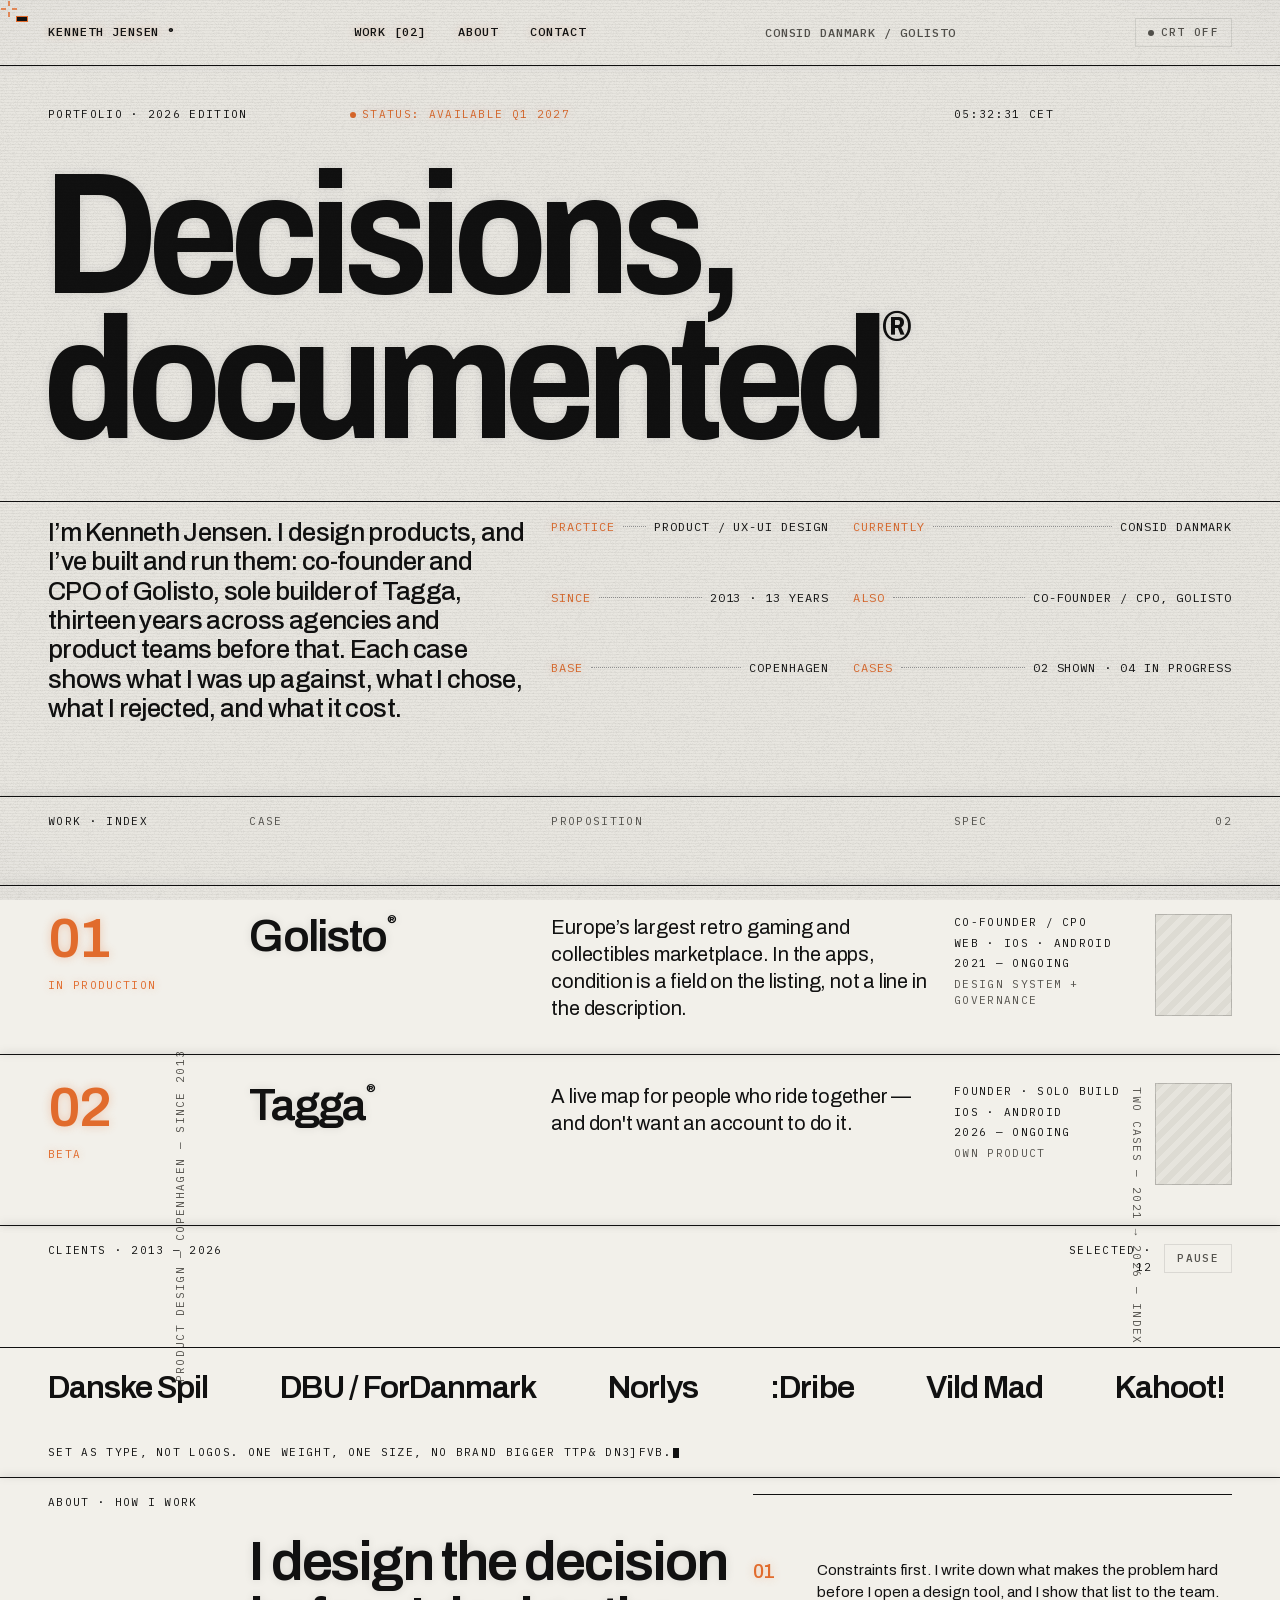
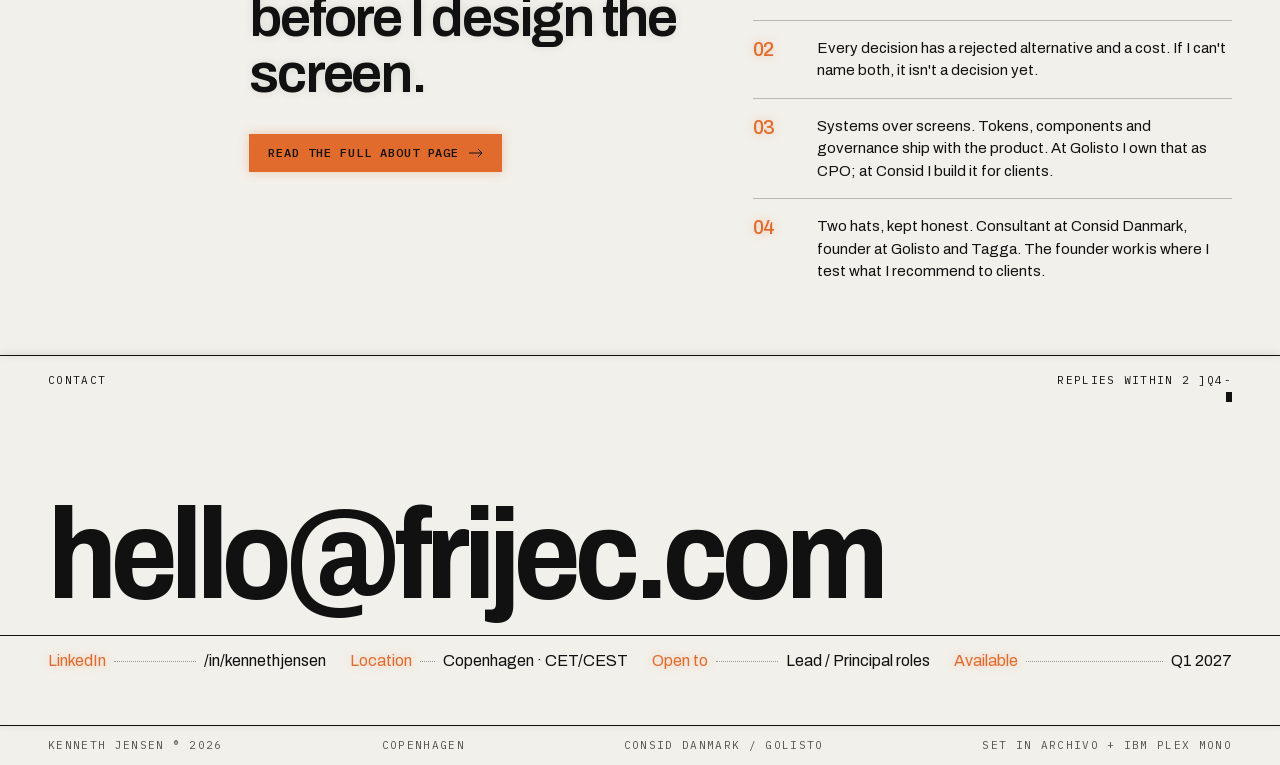
==== commit 34675bf6: "Move 734 inline declarations into the design system A consistency audit found a good token layer tha" ====
--- a/index.html
+++ b/index.html
@@ -22,7 +22,7 @@
 <link rel="preload" href="assets/fonts/archivo-latin-var.woff2" as="font" type="font/woff2" crossorigin>
 <link rel="preload" href="assets/fonts/plexmono-latin-400.woff2" as="font" type="font/woff2" crossorigin>
 <link rel="stylesheet" href="assets/fonts/fonts.css">
-<link rel="stylesheet" href="assets/css/style.css?v=24">
+<link rel="stylesheet" href="assets/css/style.css?v=25">
 <script>document.documentElement.classList.add("js");try{if(localStorage.getItem("kj-theme")==="crt")document.documentElement.setAttribute("data-theme","crt")}catch(e){}</script>
 </head>
 <body>
@@ -48,23 +48,23 @@
   <div class="gutter-label right">Two cases — 2021 → 2026 — Index</div>
 
   <main id="main">
-  <section style="padding:40px 0 0" class="masthead-enter">
-    <div class="row" style="margin-bottom:36px">
+  <section class="masthead-enter pt-7">
+    <div class="row mb-7">
       <span class="mono-s c3">Portfolio · 2026 edition</span>
       <span class="mono-s c3 accent" data-no-cipher><span class="dot"></span>Status: Available Q1 2027</span>
-      <span class="mono-s c3" style="grid-column:10/13" data-clock></span>
+      <span class="mono-s c3 s10" data-clock></span>
     </div>
     <div class="row">
-      <h1 class="t-display-xl reveal in c12">Decisions,<br>documented<span style="font-size:.25em;vertical-align:top;letter-spacing:0;margin-left:.06em">®</span></h1>
+      <h1 class="t-display-xl reveal in c12">Decisions,<br>documented<span class="reg">®</span></h1>
     </div>
-    <div class="row" style="margin-top:48px;border-top:1px solid var(--ink);padding-block:16px 64px">
-      <p class="t-xl c6" style="max-width:24ch">I’m Kenneth Jensen. I design products, and I’ve built and run them: co-founder and CPO of Golisto, sole builder of Tagga, thirteen years across agencies and product teams before that. Each case shows what I was up against, what I chose, what I rejected, and what it cost.</p>
-      <div class="kv c3 s7">
+    <div class="row mt-8 rule-top pt-4 pb-10">
+      <p class="t-xl c5 m-lede">I’m Kenneth Jensen. I design products, and I’ve built and run them: co-founder and CPO of Golisto, sole builder of Tagga, thirteen years across agencies and product teams before that. Each case shows what I was up against, what I chose, what I rejected, and what it cost.</p>
+      <div class="kv c3 s6">
         <div class="kv-row"><span>Practice</span><span class="kv-leader"></span><span>Product / UX-UI design</span></div>
         <div class="kv-row"><span>Since</span><span class="kv-leader"></span><span>2013 · 13 years</span></div>
         <div class="kv-row"><span>Base</span><span class="kv-leader"></span><span>Copenhagen</span></div>
       </div>
-      <div class="kv c3 s10">
+      <div class="kv c4 s9">
         <div class="kv-row"><span>Currently</span><span class="kv-leader"></span><span>Consid Danmark</span></div>
         <div class="kv-row"><span>Also</span><span class="kv-leader"></span><span>Co-founder / CPO, Golisto</span></div>
         <div class="kv-row"><span>Cases</span><span class="kv-leader"></span><span>02 shown · 04 in progress</span></div>
@@ -73,36 +73,36 @@
   </section>
 
   <section id="work" class="section">
-    <div class="row" style="padding-top:14px">
+    <div class="row pt-4">
       <span class="mono-s c2">Work · Index</span>
       <span class="mono-s c3 muted hide-mobile">Case</span>
-      <span class="mono-s c4 muted hide-mobile" style="grid-column:6/10">Proposition</span>
-      <span class="mono-s c2 muted hide-mobile" style="grid-column:10/12">Spec</span>
-      <span class="mono-s ta-r muted hide-mobile" style="grid-column:12/13">02</span>
+      <span class="mono-s c4 muted hide-mobile s6">Proposition</span>
+      <span class="mono-s c2 muted hide-mobile s10">Spec</span>
+      <span class="mono-s ta-r muted hide-mobile s12 c1">02</span>
     </div>
 
     <a href="work/golisto.html" class="work-row">
       <div class="c2"><span class="num">01</span><div class="mono-s accent mt-3">In production</div></div>
-      <h2 class="c3">Golisto<span style="font-size:.35em;vertical-align:top">®</span></h2>
-      <p class="prop c4" style="grid-column:6/10">Europe’s largest retro gaming and collectibles marketplace. In the apps, condition is a field on the listing, not a line in the description.</p>
-      <div class="mono-s c2" data-no-cipher style="grid-column:10/12;display:grid;gap:4px"><span>Co-founder / CPO</span><span>Web · iOS · Android</span><span>2021 — ongoing</span><span class="muted">Design system + governance</span></div>
-      <div class="peek c1" style="grid-column:12/13"><div class="peek-track"></div></div>
+      <h2 class="c3">Golisto<span class="reg">®</span></h2>
+      <p class="prop c4 s6">Europe’s largest retro gaming and collectibles marketplace. In the apps, condition is a field on the listing, not a line in the description.</p>
+      <div class="mono-s c2 s10 grid gap-1" data-no-cipher><span>Co-founder / CPO</span><span>Web · iOS · Android</span><span>2021 — ongoing</span><span class="muted">Design system + governance</span></div>
+      <div class="peek c1 s12"><div class="peek-track"></div></div>
     </a>
 
-    <a href="work/tagga.html" class="work-row" style="padding-bottom:40px">
+    <a class="work-row pb-7" href="work/tagga.html">
       <div class="c2"><span class="num">02</span><div class="mono-s accent mt-3">Beta</div></div>
-      <h2 class="c3">Tagga<span style="font-size:.35em;vertical-align:top">®</span></h2>
-      <p class="prop c4" style="grid-column:6/10">A live map for people who ride together — and don't want an account to do it.</p>
-      <div class="mono-s c2" data-no-cipher style="grid-column:10/12;display:grid;gap:4px"><span>Founder · solo build</span><span>iOS · Android</span><span>2026 — ongoing</span><span class="muted">Own product</span></div>
-      <div class="peek c1" style="grid-column:12/13"><div class="peek-track"></div></div>
+      <h2 class="c3">Tagga<span class="reg">®</span></h2>
+      <p class="prop c4 s6">A live map for people who ride together — and don't want an account to do it.</p>
+      <div class="mono-s c2 s10 grid gap-1" data-no-cipher><span>Founder · solo build</span><span>iOS · Android</span><span>2026 — ongoing</span><span class="muted">Own product</span></div>
+      <div class="peek c1 s12"><div class="peek-track"></div></div>
     </a>
 
   </section>
 
   <section class="section">
-    <div class="row" style="padding-top:14px">
+    <div class="row">
       <span class="mono-s c3">Clients · 2013 — 2026</span>
-      <span class="mono-s ta-r c3" style="grid-column:11/13;display:flex;gap:12px;justify-content:flex-end;align-items:center">Selected · 12<button type="button" class="marquee-pause" data-marquee-pause aria-pressed="false">Pause</button></span>
+      <span class="mono-s ta-r s11 c2 flex gap-3" style="justify-content:flex-end;align-items:center">Selected · 12<button type="button" class="marquee-pause" data-marquee-pause aria-pressed="false">Pause</button></span>
     </div>
     <div class="marquee mt-4">
       <div class="marquee-track">
@@ -110,36 +110,36 @@
         <span>Danske Spil</span><span>DBU / ForDanmark</span><span>Norlys</span><span>:Dribe</span><span>Vild Mad</span><span>Kahoot!</span><span>Native Instruments</span><span>Roskilde Festival</span><span>Aula</span><span>TDC Erhverv</span><span>Tuborgfondet</span><span>KOMBIT</span>
       </div>
     </div>
-    <p class="mono-s" style="padding:0 var(--margin) 16px;margin-top:16px">Set as type, not logos. One weight, one size, no brand bigger than another.</p>
+    <p class="mono-s mt-4" style="padding:0 var(--margin) 16px">Set as type, not logos. One weight, one size, no brand bigger than another.</p>
   </section>
 
   <section id="about" class="section">
-    <div class="row" style="padding-block:14px 64px">
+    <div class="row pt-4 pb-10">
       <span class="mono-s c2">About · How I work</span>
-      <div class="c5" style="padding-top:40px">
-        <h2 class="t-display-m reveal" style="max-width:16ch;text-wrap:pretty">I design the decision before I design the screen.</h2>
+      <div class="c5 pt-7">
+        <h2 class="t-display-m reveal m-short pretty">I design the decision before I design the screen.</h2>
         <a href="about.html" class="arrow-link magnet mt-6">Read the full about page
           <svg width="14" height="10" viewBox="0 0 14 10" fill="none"><path d="M0 5H13M13 5L9 1M13 5L9 9" stroke="currentColor"/></svg>
         </a>
       </div>
-      <div class="c5" style="grid-column:8/13;padding-top:48px;border-top:1px solid var(--ink)">
+      <div class="c5 s8 pt-8 rule-top">
         <div class="duo-list">
-          <div style="display:grid;grid-template-columns:48px 1fr;gap:16px;padding-block:16px;border-bottom:1px solid rgb(17 17 17/.25)"><span class="t-display-s accent" style="font-size:20px">01</span><p class="t-m" style="max-width:48ch">Constraints first. I write down what makes the problem hard before I open a design tool, and I show that list to the team.</p></div>
-          <div style="display:grid;grid-template-columns:48px 1fr;gap:16px;padding-block:16px;border-bottom:1px solid rgb(17 17 17/.25)"><span class="t-display-s accent" style="font-size:20px">02</span><p class="t-m" style="max-width:48ch">Every decision has a rejected alternative and a cost. If I can't name both, it isn't a decision yet.</p></div>
-          <div style="display:grid;grid-template-columns:48px 1fr;gap:16px;padding-block:16px;border-bottom:1px solid rgb(17 17 17/.25)"><span class="t-display-s accent" style="font-size:20px">03</span><p class="t-m" style="max-width:48ch">Systems over screens. Tokens, components and governance ship with the product. At Golisto I own that as CPO; at Consid I build it for clients.</p></div>
-          <div style="display:grid;grid-template-columns:48px 1fr;gap:16px;padding-block:16px"><span class="t-display-s accent" style="font-size:20px">04</span><p class="t-m" style="max-width:48ch">Two hats, kept honest. Consultant at Consid Danmark, founder at Golisto and Tagga. The founder work is where I test what I recommend to clients.</p></div>
+          <div class="numbered-s"><span class="accent t-item">01</span><p class="t-m m-prose">Constraints first. I write down what makes the problem hard before I open a design tool, and I show that list to the team.</p></div>
+          <div class="numbered-s"><span class="accent t-item">02</span><p class="t-m m-prose">Every decision has a rejected alternative and a cost. If I can't name both, it isn't a decision yet.</p></div>
+          <div class="numbered-s"><span class="accent t-item">03</span><p class="t-m m-prose">Systems over screens. Tokens, components and governance ship with the product. At Golisto I own that as CPO; at Consid I build it for clients.</p></div>
+          <div class="numbered-s last"><span class="accent t-item">04</span><p class="t-m m-prose">Two hats, kept honest. Consultant at Consid Danmark, founder at Golisto and Tagga. The founder work is where I test what I recommend to clients.</p></div>
         </div>
       </div>
     </div>
   </section>
 
   <section id="contact" class="section">
-    <div class="row" style="padding-top:14px">
+    <div class="row pt-4">
       <span class="mono-s c2">Contact</span>
-      <span class="mono-s ta-r c2" style="grid-column:11/13">Replies within 2 days</span>
+      <span class="mono-s ta-r c2 s11">Replies within 2 days</span>
     </div>
-    <a href="mailto:hello@frijec.com" class="magnet" style="display:block;padding:40px var(--margin) 24px;font:700 clamp(40px,10vw,128px)/.86 var(--font-display);font-stretch:88%;letter-spacing:-.05em">hello@frijec.com</a>
-    <div class="row" style="border-top:1px solid var(--ink);padding-block:16px 56px">
+    <a class="magnet" style="display:block;padding:40px var(--margin) 24px;font:700 clamp(40px,10vw,128px)/.86 var(--font-display);font-stretch:88%;letter-spacing:-.05em" href="mailto:hello@frijec.com">hello@frijec.com</a>
+    <div class="row rule-top pt-4 pb-9">
       <div class="kv-row c3"><span>LinkedIn</span><span class="kv-leader"></span><span>/in/kennethjensen</span></div>
       <div class="kv-row c3"><span>Location</span><span class="kv-leader"></span><span>Copenhagen · CET/CEST</span></div>
       <div class="kv-row c3"><span>Open to</span><span class="kv-leader"></span><span>Lead / Principal roles</span></div>
@@ -156,6 +156,6 @@
   </footer>
 </div>
 
-<script src="assets/js/main.js?v=24"></script>
+<script src="assets/js/main.js?v=25"></script>
 </body>
 </html>
--- a/assets/css/style.css
+++ b/assets/css/style.css
@@ -17,6 +17,7 @@
   --rule-hard:var(--ink);
   --rule-grid:rgb(17 17 17 / .10);
   --rule-leader:#999999;
+  --rule-soft:rgb(17 17 17 / .25);   /* the one soft divider */
 
   --font-display:'Archivo',Helvetica,Arial,sans-serif;
   --font-mono:'IBM Plex Mono',ui-monospace,monospace;
@@ -32,6 +33,11 @@
   --ease-snap: cubic-bezier(.2,.9,.2,1);
   --dur-fast: 120ms;
   --dur-med: 260ms;
+
+  /* z-index scale — two clusters, deliberate: page chrome, then the fixed
+     screen effects that must sit above everything */
+  --z-nav:50; --z-scrollbar:60;
+  --z-fx:9997; --z-fx-2:9998; --z-lens:9999; --z-cursor:10000; --z-skip:10001;
 
   /* CRT / texture — every knob for the screen treatment lives here */
   --grain-color:#111111;
@@ -61,6 +67,7 @@
   --on-accent:#0C0D10;   /* 7.77:1 on --accent */
   --rule-grid:rgb(232 230 222 / .12);
   --rule-leader:#4A4C55;
+  --rule-soft:rgb(232 230 222 / .25);
 
   --grain-color:#E8E6DE;
   --grain-opacity:.03;
@@ -165,6 +172,10 @@
 }
 
 .section{border-top:1px solid var(--rule-hard);position:relative}
+/* one rhythm for every section body: label sits 16px under the rule, the
+   section ends 56px above the next. Rows that continue into a second row
+   opt out with .pb-0 / .pb-2. */
+.section > .row{padding-block:var(--sp-4) var(--sp-9)}
 /* accent sweeps along a section rule as it enters, then clears */
 .section::before{
   content:"";position:absolute;top:-1px;left:0;right:0;height:1px;background:var(--accent);
@@ -180,7 +191,7 @@
 .section-pad{padding-block:14px var(--sp-9)}
 
 .gutter-label{
-  position:absolute;top:50%;font:400 11px/1 var(--font-mono);letter-spacing:.14em;
+  position:absolute;top:50%;font:400 11px/1 var(--font-mono);letter-spacing:.12em;
   text-transform:uppercase;color:var(--ink-muted);white-space:nowrap;pointer-events:none;
   transform-origin:center;
 }
@@ -192,12 +203,12 @@
    NAV
    ============================================================ */
 .nav{
-  position:sticky;top:0;z-index:50;background:var(--ground-bone);
+  position:sticky;top:0;z-index:var(--z-nav);background:var(--ground-bone);
   border-bottom:1px solid var(--rule-hard);
 }
 .nav-row{
   display:flex;align-items:center;justify-content:space-between;gap:var(--sp-5);
-  padding:18px var(--margin);font:500 12px/1 var(--font-mono);letter-spacing:.1em;text-transform:uppercase;
+  padding:18px var(--margin);font:500 12px/1 var(--font-mono);letter-spacing:.08em;text-transform:uppercase;
 }
 .nav-links{display:flex;align-items:center;gap:var(--sp-6)}
 .nav-context{color:var(--ink-muted)}
@@ -206,9 +217,9 @@
    44. A pseudo-element grows the hit area without moving anything visible. */
 .nav a::before{content:"";position:absolute;inset:-15px -8px}
 /* Skip link: first tab stop on every page, visible only when focused. */
-.skip{position:absolute;left:var(--margin);top:-100px;z-index:10001;
+.skip{position:absolute;left:var(--margin);top:-100px;z-index:var(--z-skip);
   background:var(--ink);color:var(--ground-bone);padding:10px 14px;
-  font:500 12px/1 var(--font-mono);letter-spacing:.12em;text-transform:uppercase;text-decoration:none}
+  font:500 12px/1 var(--font-mono);letter-spacing:.08em;text-transform:uppercase;text-decoration:none}
 .skip:focus{top:12px}
 .nav a.active{color:var(--accent)}
 .nav a::after{
@@ -228,7 +239,7 @@
 }
 
 /* progress bar */
-.scrollbar{position:fixed;top:0;left:0;height:2px;background:var(--accent);width:0%;z-index:60;transform-origin:left}
+.scrollbar{position:fixed;top:0;left:0;height:2px;background:var(--accent);width:0%;z-index:var(--z-scrollbar);transform-origin:left}
 
 /* status dot */
 .dot{display:inline-block;width:6px;height:6px;border-radius:50%;background:var(--accent);
@@ -248,6 +259,16 @@
   transform:scaleX(0);transform-origin:left;transition:transform var(--dur-med) var(--ease-snap)}
 .kv-row:hover .kv-leader::after{transform:scaleX(1)}
 .kv-row span:last-child{text-align:right}
+/* A spec block responds to ITS OWN width, not the viewport: in a 3-column
+   cell the right-aligned values wrapped into ragged 2-3 line rows. Under
+   ~260px the row stacks label over value and drops the leader — the same
+   shape the mobile breakpoint already uses. */
+.kv{container-type:inline-size}
+@container (max-width:260px){
+  .kv-row{flex-wrap:wrap;gap:2px 8px}
+  .kv-leader{display:none}
+  .kv-row span:last-child{text-align:left;flex-basis:100%}
+}
 @media (max-width:520px){
   .kv-row{flex-wrap:wrap}
   .kv-row span:last-child{width:100%;text-align:left;margin-top:-4px}
@@ -352,7 +373,7 @@
    to exactly the same crop as `object-fit:cover` on the img.
    ============================================================ */
 .lens,.lens-ring{
-  position:fixed;z-index:9999;pointer-events:none;opacity:0;
+  position:fixed;z-index:var(--z-lens);pointer-events:none;opacity:0;
   transition:opacity 140ms linear;
 }
 .lens{
@@ -395,17 +416,17 @@
 }
 .media-tools .hint{display:none} }
 .inspect-btn{
-  font:500 10px/1 var(--font-mono);letter-spacing:.14em;text-transform:uppercase;
-  color:var(--ink);background:none;border:1px solid var(--accent);
-  padding:8px 11px;cursor:pointer;
+  font:500 11px/1 var(--font-mono);letter-spacing:.12em;text-transform:uppercase;
+  color:var(--ink);background:none;border:1px solid var(--rule-grid);
+  padding:8px 12px;cursor:pointer;
   transition:background var(--dur-fast) linear,color var(--dur-fast) linear;
 }
 .inspect-btn:hover,.inspect-btn[aria-pressed="true"]{
-  background:var(--accent);color:var(--on-accent);
+  background:var(--accent);color:var(--on-accent);border-color:var(--accent);
 }
 :root.has-cursor .inspect-btn{cursor:none}
 /* 24px clears WCAG 2.5.8 but is tight under a thumb. */
-@media (hover:none),(pointer:coarse){ .inspect-btn{padding:12px 14px} }
+@media (hover:none),(pointer:coarse){ .inspect-btn{padding:12px 16px} }
 /* untreated state */
 .raw .media-photo img{filter:none}
 .raw .media-photo::before,
@@ -415,7 +436,7 @@
 /* One-line summary strip: problem / what I did / result, for the reader
    who decides in ten seconds and will not reach the outcome section. */
 .oneline{border-top:1px solid var(--rule-hard);padding-block:14px 28px;row-gap:16px}
-.oneline .k{font:500 10px/1 var(--font-mono);letter-spacing:.14em;text-transform:uppercase;
+.oneline .k{font:500 10px/1 var(--font-mono);letter-spacing:.12em;text-transform:uppercase;
   color:var(--accent);margin-bottom:8px}
 .oneline p{margin:0}
 
@@ -465,7 +486,7 @@
    ============================================================ */
 .decision{border-bottom:1px solid var(--rule-hard);padding:var(--sp-7) var(--margin) var(--sp-8);
   display:grid;grid-template-columns:repeat(12,1fr);column-gap:var(--gutter)}
-.decision-index{font:600 clamp(48px,6vw,88px)/.85 var(--font-display);letter-spacing:-.05em;color:var(--accent)}
+.decision-index{font:600 clamp(48px,6.5vw,88px)/.85 var(--font-display);letter-spacing:-.05em;color:var(--accent)}
 .decision h3{max-width:16ch;text-wrap:pretty}
 .decision-detail{display:grid;gap:20px;font:400 15px/1.5 var(--font-display)}
 .decision-detail .label{font:400 11px/1 var(--font-mono);letter-spacing:.12em;text-transform:uppercase;
@@ -496,7 +517,7 @@
    ============================================================ */
 .work-row{display:grid;grid-template-columns:repeat(12,1fr);column-gap:var(--gutter);
   padding:28px var(--margin) 32px;border-top:1px solid var(--rule-hard);align-items:start;position:relative}
-.work-row .num{font:600 clamp(40px,4.5vw,56px)/.9 var(--font-display);letter-spacing:-.04em;color:var(--accent)}
+.work-row .num{font:600 clamp(40px,5vw,56px)/.9 var(--font-display);letter-spacing:-.04em;color:var(--accent)}
 .work-row h2{font:600 clamp(30px,3.5vw,44px)/1 var(--font-display);letter-spacing:-.04em}
 .work-row .prop{font:400 clamp(16px,1.6vw,20px)/1.35 var(--font-display);letter-spacing:-.01em;max-width:34ch;text-wrap:pretty}
 .work-row .peek{aspect-ratio:3/4;border:1px solid rgb(17 17 17/.2);
@@ -526,9 +547,9 @@
 @media (prefers-reduced-motion:reduce){ .marquee-track{animation:none} }
 
 .marquee-pause{
-  font:500 10px/1 var(--font-mono);letter-spacing:.12em;text-transform:uppercase;
+  font:500 11px/1 var(--font-mono);letter-spacing:.12em;text-transform:uppercase;
   background:none;border:1px solid var(--rule-grid);color:var(--ink-muted);
-  padding:5px 8px;transition:color var(--dur-fast) linear,border-color var(--dur-fast) linear;
+  padding:8px 12px;transition:color var(--dur-fast) linear,border-color var(--dur-fast) linear;
 }
 .marquee-pause:hover{color:var(--accent);border-color:var(--accent)}
 
@@ -551,7 +572,7 @@
 .arrow-link{display:inline-flex;align-items:center;gap:10px;font:500 12px/1 var(--font-mono);
   letter-spacing:.12em;text-transform:uppercase;
   background:var(--accent);color:var(--on-accent);border:1px solid var(--accent);
-  padding:11px 14px;
+  padding:12px 18px;letter-spacing:.08em;
   transition:gap var(--dur-fast) var(--ease-snap),
     background var(--dur-fast) linear,color var(--dur-fast) linear}
 .arrow-link:hover{gap:16px;background:var(--ink);color:var(--ground-bone);border-color:var(--ink)}
@@ -562,7 +583,7 @@
    OUTCOME TILES
    ============================================================ */
 .outcome-tile{border-top:1px solid var(--rule-hard);padding-top:14px}
-.outcome-tile .num{font:600 clamp(56px,7vw,96px)/.9 var(--font-display);letter-spacing:-.05em}
+.outcome-tile .num{font:600 clamp(48px,6.5vw,88px)/.85 var(--font-display);letter-spacing:-.05em}
 .outcome-tile .unit{font-size:.4em;letter-spacing:-.02em;margin-left:4px}
 
 /* ============================================================
@@ -593,7 +614,7 @@
    works on both the bone ground and the CRT ground. It must tile 1:1 —
    stretching the tile turns grain into smeared blobs. */
 .noise{
-  position:fixed;inset:0;z-index:9998;pointer-events:none;
+  position:fixed;inset:0;z-index:var(--z-fx-2);pointer-events:none;
   background:var(--grain-color);
   opacity:var(--grain-opacity);
   -webkit-mask-image:var(--grain-url);mask-image:var(--grain-url);
@@ -610,7 +631,7 @@
 
 /* Scanlines + vignette in one layer. multiply darkens on either ground. */
 .crt{
-  position:fixed;inset:0;z-index:9997;pointer-events:none;mix-blend-mode:multiply;
+  position:fixed;inset:0;z-index:var(--z-fx);pointer-events:none;mix-blend-mode:multiply;
   background:
     repeating-linear-gradient(to bottom,
       rgb(var(--scanline-color) / var(--scanline-opacity)) 0 1px,
@@ -686,7 +707,7 @@
 .theme-toggle{
   font:500 11px/1 var(--font-mono);letter-spacing:.12em;text-transform:uppercase;
   background:none;border:1px solid var(--rule-grid);color:var(--ink-muted);
-  padding:6px 9px;display:inline-flex;align-items:center;gap:7px;
+  padding:8px 12px;display:inline-flex;align-items:center;gap:7px;
   transition:color var(--dur-fast) linear,border-color var(--dur-fast) linear;
 }
 .theme-toggle:hover{color:var(--accent);border-color:var(--accent)}
@@ -710,7 +731,7 @@
 :root.has-cursor body [role="button"], :root.has-cursor body label{cursor:none}
 
 .cursor{
-  position:fixed;top:0;left:0;width:18px;height:18px;pointer-events:none;z-index:10000;
+  position:fixed;top:0;left:0;width:18px;height:18px;pointer-events:none;z-index:var(--z-cursor);
   will-change:transform;color:var(--accent);
   transition:width var(--dur-fast) var(--ease-snap),height var(--dur-fast) var(--ease-snap),color var(--dur-fast) linear;
 }
@@ -721,8 +742,8 @@
 .cursor.hover .cur-default{opacity:0;transform:scale(1.5)}
 .cursor.hover .cur-hover{opacity:1;transform:scale(1)}
 .cursor-read{
-  position:fixed;top:0;left:0;pointer-events:none;z-index:10000;transform:translate(16px,16px);
-  font:400 10px/1.4 var(--font-mono);letter-spacing:.1em;text-transform:uppercase;
+  position:fixed;top:0;left:0;pointer-events:none;z-index:var(--z-cursor);transform:translate(16px,16px);
+  font:400 10px/1.4 var(--font-mono);letter-spacing:.12em;text-transform:uppercase;
   white-space:nowrap;will-change:transform;
   background:var(--ink);color:var(--ground-bone);
   border:1px solid var(--accent);padding:2px 5px;
@@ -740,7 +761,7 @@
    ============================================================ */
 .code-entry{display:grid;gap:6px}
 .code-row{display:flex;justify-content:space-between;align-items:center;padding:10px 12px;
-  background:var(--ground-bone);border:1px solid rgb(17 17 17/.3);transition:all var(--dur-med) linear}
+  background:var(--ground-bone);border:1px solid var(--rule-soft);transition:background var(--dur-med) linear,color var(--dur-med) linear,border-color var(--dur-med) linear}
 .code-row .digits{font:600 20px/1 var(--font-display);letter-spacing:.2em}
 .code-row.empty .digits{color:var(--rule-leader)}
 .code-row.valid{background:var(--ink);color:var(--ground-bone);border-color:var(--ink)}
@@ -791,21 +812,91 @@
 /* ============================================================
    UTILITIES
    ============================================================ */
-.mt-1{margin-top:var(--sp-1)}.mt-2{margin-top:var(--sp-2)}.mt-3{margin-top:var(--sp-3)}
-.mt-4{margin-top:var(--sp-4)}.mt-5{margin-top:var(--sp-5)}.mt-6{margin-top:var(--sp-6)}
-.mt-7{margin-top:var(--sp-7)}.mt-8{margin-top:var(--sp-8)}
+.mt-2{margin-top:var(--sp-2)}.mt-3{margin-top:var(--sp-3)}
+.mt-5{margin-top:var(--sp-5)}.mt-6{margin-top:var(--sp-6)}
+.mt-8{margin-top:var(--sp-8)}
 .ta-r{text-align:right}
 .ta-c{text-align:center}
-.record-row{display:grid;grid-template-columns:140px 1fr 1fr 160px;gap:24px}
+.record-row{display:grid;grid-template-columns:140px 1fr 1fr 160px;gap:var(--sp-5);padding-block:var(--sp-3);border-top:1px dotted var(--rule-leader)}
+.record-row.first{border-top:1px solid var(--rule-hard)}.record-row.last{border-bottom:1px solid var(--rule-hard)}
 @media (max-width:760px){
   .record-row{grid-template-columns:1fr;gap:4px}
   .record-row .ta-r{text-align:left}
 }
-.mb-2{margin-bottom:var(--sp-2)}
 .max-w-prose{max-width:64ch}
 .hide-mobile{display:revert}
 @media (max-width:760px){ .hide-mobile{display:none} }
 
+
+/* ============================================================
+   SPACING UTILITIES — every value is a --sp token. Inline padding and
+   margin on the pages were 26 distinct pixel values; these are the ten.
+   ============================================================ */
+.mt-1{margin-top:var(--sp-1)}.mb-1{margin-bottom:var(--sp-1)}.pt-1{padding-top:var(--sp-1)}.pb-1{padding-bottom:var(--sp-1)}
+.mt-2{margin-top:var(--sp-2)}.mb-2{margin-bottom:var(--sp-2)}.pt-2{padding-top:var(--sp-2)}.pb-2{padding-bottom:var(--sp-2)}
+.mt-3{margin-top:var(--sp-3)}.mb-3{margin-bottom:var(--sp-3)}.pt-3{padding-top:var(--sp-3)}.pb-3{padding-bottom:var(--sp-3)}
+.mt-4{margin-top:var(--sp-4)}.mb-4{margin-bottom:var(--sp-4)}.pt-4{padding-top:var(--sp-4)}.pb-4{padding-bottom:var(--sp-4)}
+.mt-5{margin-top:var(--sp-5)}.mb-5{margin-bottom:var(--sp-5)}.pt-5{padding-top:var(--sp-5)}.pb-5{padding-bottom:var(--sp-5)}
+.mt-6{margin-top:var(--sp-6)}.mb-6{margin-bottom:var(--sp-6)}.pt-6{padding-top:var(--sp-6)}.pb-6{padding-bottom:var(--sp-6)}
+.mt-7{margin-top:var(--sp-7)}.mb-7{margin-bottom:var(--sp-7)}.pt-7{padding-top:var(--sp-7)}.pb-7{padding-bottom:var(--sp-7)}
+.mt-8{margin-top:var(--sp-8)}.mb-8{margin-bottom:var(--sp-8)}.pt-8{padding-top:var(--sp-8)}.pb-8{padding-bottom:var(--sp-8)}
+.mt-9{margin-top:var(--sp-9)}.mb-9{margin-bottom:var(--sp-9)}.pt-9{padding-top:var(--sp-9)}.pb-9{padding-bottom:var(--sp-9)}
+.mt-10{margin-top:var(--sp-10)}.mb-10{margin-bottom:var(--sp-10)}.pt-10{padding-top:var(--sp-10)}.pb-10{padding-bottom:var(--sp-10)}
+.mt-0{margin-top:0}.mb-0{margin-bottom:0}.pt-0{padding-top:0}.pb-0{padding-bottom:0}
+
+.s12{grid-column-start:12}
+.row--end{align-items:end}.row--baseline{align-items:baseline}
+.grid{display:grid}.flex{display:flex}
+.between{justify-content:space-between}
+.ink{color:var(--ink)}
+.gap-1{gap:var(--sp-1)}.gap-2{gap:var(--sp-2)}.gap-3{gap:var(--sp-3)}.gap-4{gap:var(--sp-4)}.gap-5{gap:var(--sp-5)}.gap-6{gap:var(--sp-6)}
+.stack{display:grid;gap:var(--sp-5)}
+.pretty{text-wrap:pretty}
+.rule-top{border-top:1px solid var(--rule-hard)}
+.rule-bottom{border-bottom:1px solid var(--rule-hard)}
+.rule-soft-top{border-top:1px solid var(--rule-soft)}
+.rule-soft-bottom{border-bottom:1px solid var(--rule-soft)}
+.rule-dot-top{border-top:1px dotted var(--rule-leader)}
+.rule-dot-bottom{border-bottom:1px dotted var(--rule-leader)}
+/* measure — three widths, not ten */
+.m-prose{max-width:60ch}.m-lede{max-width:36ch}.m-short{max-width:22ch}
+/* the registered mark, one size everywhere */
+.reg{font-size:.25em;vertical-align:top;letter-spacing:0;margin-left:.06em}
+/* masthead meta row and the pager body — repeated inline eight times each */
+.meta-row{display:flex;gap:var(--sp-6);flex-wrap:wrap}
+.pager-body{padding-top:var(--sp-5);display:flex;align-items:end;justify-content:space-between;gap:var(--sp-5);flex-wrap:wrap}
+
+/* ============================================================
+   NUMBERED ROWS — the constraint / principle lists. Was an inline grid
+   typed 23 times with two column widths and four border variants.
+   ============================================================ */
+.numbered{display:grid;grid-template-columns:120px 1fr;gap:var(--sp-5);padding-block:var(--sp-5);
+  border-bottom:1px solid var(--rule-soft)}
+.numbered.last{border-bottom:0;padding-bottom:var(--sp-7)}
+.numbered-s{display:grid;grid-template-columns:48px 1fr;gap:var(--sp-4);padding-block:var(--sp-4);
+  border-bottom:1px solid var(--rule-soft)}
+.numbered-s.last{border-bottom:0}
+@media (max-width:760px){
+  .numbered,.numbered-s{grid-template-columns:1fr;gap:var(--sp-2)}
+}
+/* item title inside numbered rows and decision details: the 20px step */
+.t-item{font:500 20px/1.2 var(--font-display);letter-spacing:-.02em;margin:0 0 var(--sp-2)}
+
+/* ============================================================
+   DISPLAY NUMERALS — three sizes. Were five, all different.
+   ============================================================ */
+.t-num-s{font:600 clamp(32px,4vw,44px)/.9 var(--font-display);letter-spacing:-.04em}
+.t-num-m{font:600 clamp(40px,5vw,56px)/.9 var(--font-display);letter-spacing:-.04em}
+.t-num-l{font:600 clamp(48px,6.5vw,88px)/.85 var(--font-display);letter-spacing:-.05em}
+
+/* in-content links must read as links without the custom cursor */
+.kv-row a,footer a,.oneline a,.decision-detail a,p a,.numbered a{
+  border-bottom:1px solid var(--rule-soft);
+  transition:color var(--dur-fast) linear,border-color var(--dur-fast) linear}
+.kv-row a:hover,footer a:hover,.oneline a:hover,.decision-detail a:hover,p a:hover,.numbered a:hover{
+  color:var(--accent);border-color:var(--accent)}
+/* pressed state on every button */
+.arrow-link:active,.inspect-btn:active,.theme-toggle:active,.marquee-pause:active{transform:translateY(1px)}
 
 /* ============================================================
    PRINT
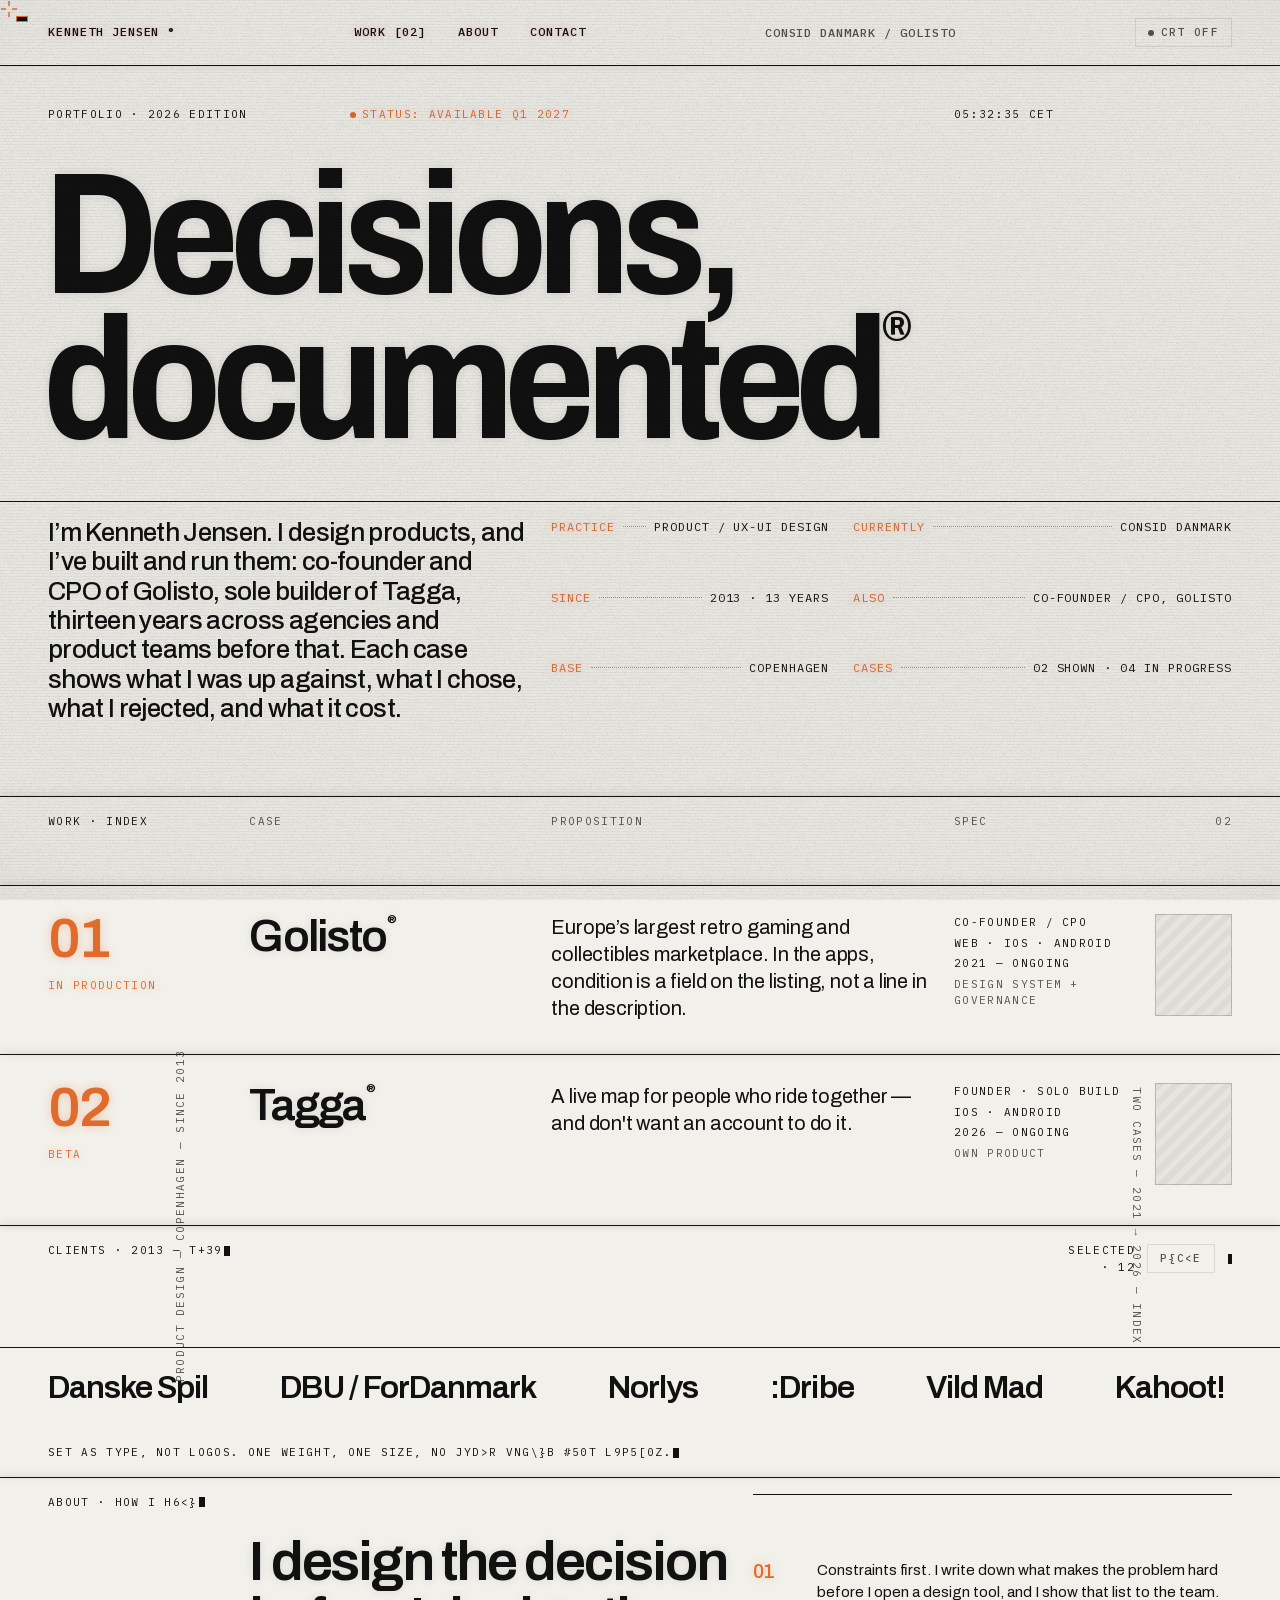
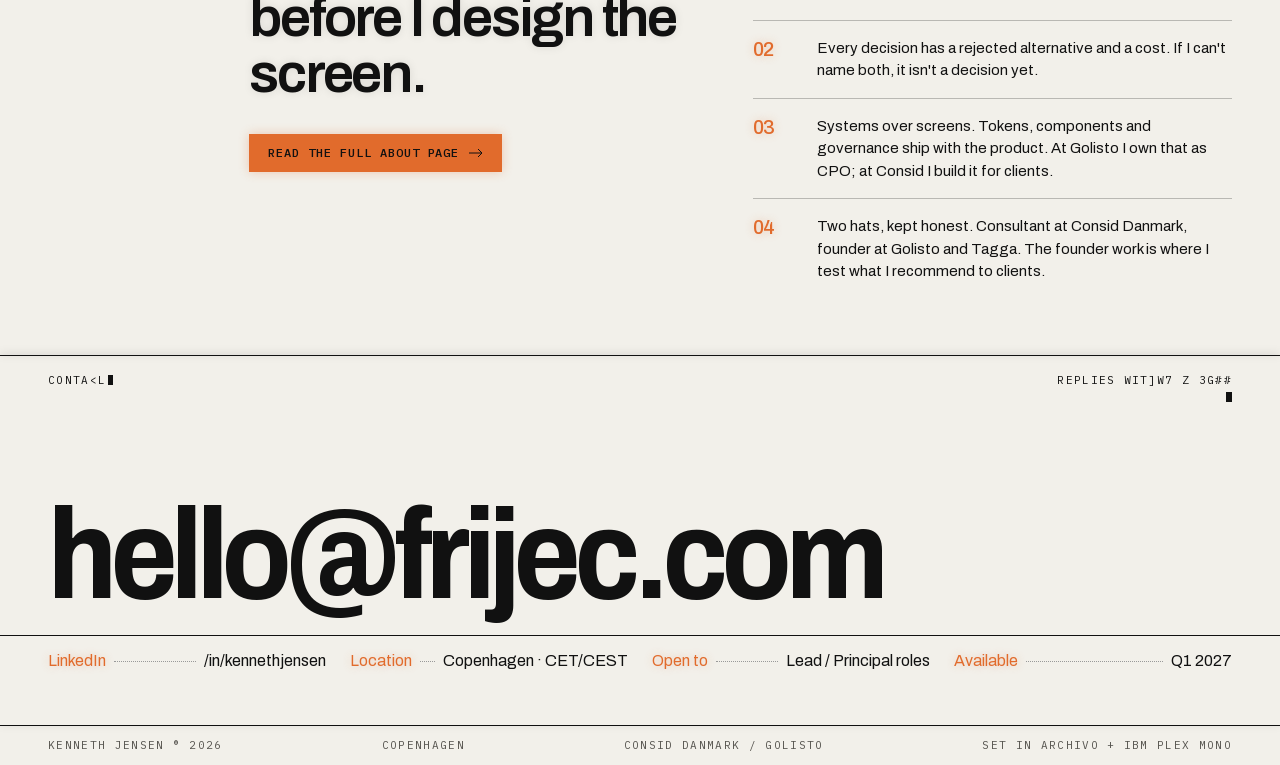
==== commit 9f9a4d3b: "Fix the lens drifting from the image on hover .media:hover .media-photo img{transform:scale(1.06)} z" ====
--- a/index.html
+++ b/index.html
@@ -22,7 +22,7 @@
 <link rel="preload" href="assets/fonts/archivo-latin-var.woff2" as="font" type="font/woff2" crossorigin>
 <link rel="preload" href="assets/fonts/plexmono-latin-400.woff2" as="font" type="font/woff2" crossorigin>
 <link rel="stylesheet" href="assets/fonts/fonts.css">
-<link rel="stylesheet" href="assets/css/style.css?v=25">
+<link rel="stylesheet" href="assets/css/style.css?v=26">
 <script>document.documentElement.classList.add("js");try{if(localStorage.getItem("kj-theme")==="crt")document.documentElement.setAttribute("data-theme","crt")}catch(e){}</script>
 </head>
 <body>
@@ -156,6 +156,6 @@
   </footer>
 </div>
 
-<script src="assets/js/main.js?v=25"></script>
+<script src="assets/js/main.js?v=26"></script>
 </body>
 </html>
--- a/assets/css/style.css
+++ b/assets/css/style.css
@@ -324,7 +324,13 @@
 }
 .js .media-photo img{clip-path:inset(0 0 100% 0)}
 .media.in .media-photo img{clip-path:inset(0 0 0 0);transform:scale(1)}
-.media:hover .media-photo img{transform:scale(1.06)}
+/* No hover zoom here, on purpose: the lens is a fixed div sized to the
+   media rect with background-size:cover — mathematically identical to
+   object-fit:cover on the img at scale(1). Scaling the img on hover was
+   desyncing the two the instant the lens turned on: the visible photo
+   cropped in 6% while the lens kept sampling the unscaled frame, so the
+   content under the lens drifted from the content around it. The lens is
+   the "look closer" affordance now; the base image just fits its frame.
 /* veil toward the bone ground — the duotone half of the treatment */
 .media-photo::before{content:"";position:absolute;inset:0;z-index:1;
   background:var(--ground-bone);opacity:.10;pointer-events:none}
@@ -340,7 +346,6 @@
 
 @media (prefers-reduced-motion:reduce){
   .media-photo img{transition:none;transform:none}
-  .media:hover .media-photo img{transform:none}
 }
 
 /* Captions over photography. The bone halo below was tuned for the light
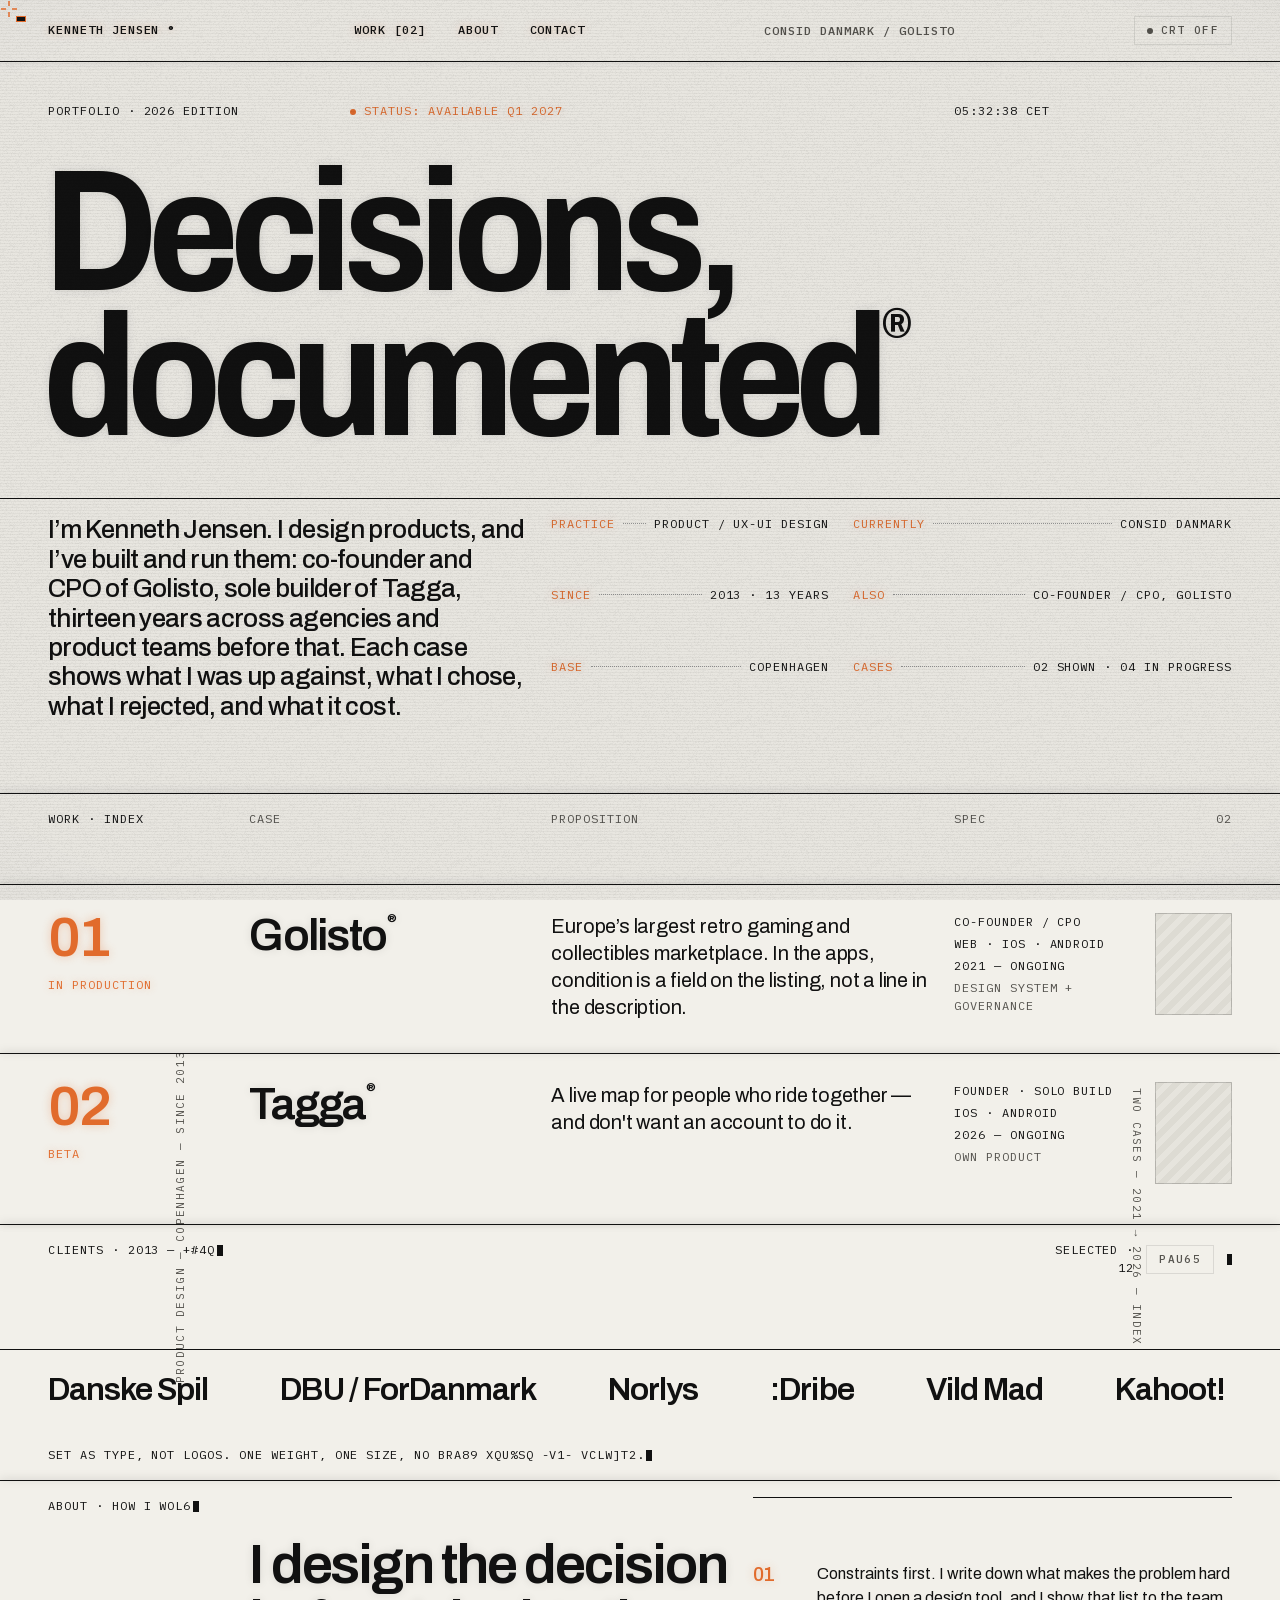
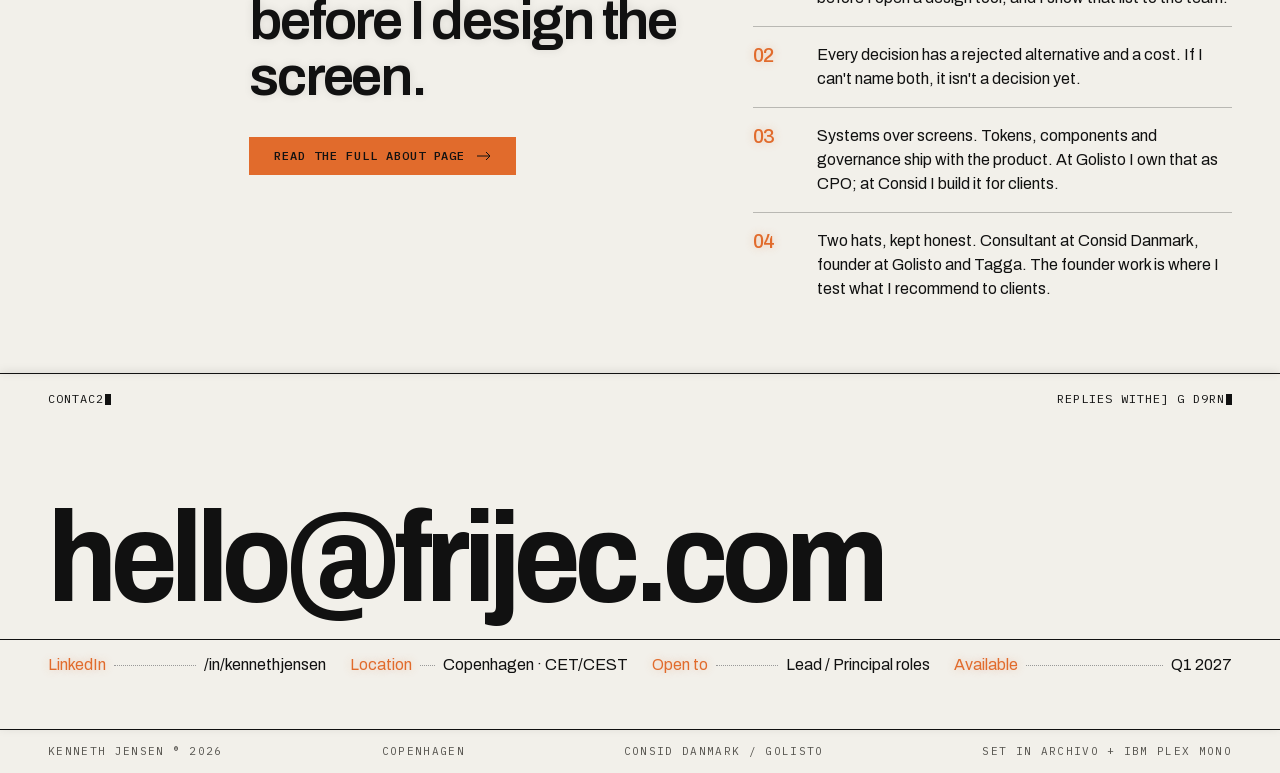
==== commit 45922d6b: "Apply the craft review: glow off buttons, scale everything, design the press A twelve-rule craft pas" ====
--- a/index.html
+++ b/index.html
@@ -22,7 +22,7 @@
 <link rel="preload" href="assets/fonts/archivo-latin-var.woff2" as="font" type="font/woff2" crossorigin>
 <link rel="preload" href="assets/fonts/plexmono-latin-400.woff2" as="font" type="font/woff2" crossorigin>
 <link rel="stylesheet" href="assets/fonts/fonts.css">
-<link rel="stylesheet" href="assets/css/style.css?v=26">
+<link rel="stylesheet" href="assets/css/style.css?v=27">
 <script>document.documentElement.classList.add("js");try{if(localStorage.getItem("kj-theme")==="crt")document.documentElement.setAttribute("data-theme","crt")}catch(e){}</script>
 </head>
 <body>
@@ -156,6 +156,6 @@
   </footer>
 </div>
 
-<script src="assets/js/main.js?v=26"></script>
+<script src="assets/js/main.js?v=27"></script>
 </body>
 </html>
--- a/assets/css/style.css
+++ b/assets/css/style.css
@@ -120,9 +120,9 @@
 .t-display-s{ font:600 clamp(28px,3.8vw,44px)/1 var(--font-display); letter-spacing:-.04em; }
 .t-xl{ font:500 clamp(20px,2vw,26px)/1.15 var(--font-display); letter-spacing:-.025em; }
 .t-l{ font:400 clamp(17px,1.4vw,20px)/1.45 var(--font-display); }
-.t-m{ font:400 15px/1.5 var(--font-display); }
+.t-m{ font:400 16px/1.5 var(--font-display); }
 .mono-m{ font:400 12px/1.5 var(--font-mono); letter-spacing:.08em; text-transform:uppercase; }
-.mono-s{ font:400 11px/1.5 var(--font-mono); letter-spacing:.12em; text-transform:uppercase; }
+.mono-s{ font:400 12px/1.5 var(--font-mono); letter-spacing:.08em; text-transform:uppercase; }
 .mono-xs{ font:400 10px/1 var(--font-mono); letter-spacing:.12em; text-transform:uppercase; }
 @media (max-width:760px){
   .mono-s{ font-size:12px }
@@ -188,7 +188,7 @@
   100%{transform:scaleX(1);opacity:0}
 }
 @media (prefers-reduced-motion:reduce){ .section.in::before{animation:none} }
-.section-pad{padding-block:14px var(--sp-9)}
+.section-pad{padding-block:var(--sp-4) var(--sp-9)}
 
 .gutter-label{
   position:absolute;top:50%;font:400 11px/1 var(--font-mono);letter-spacing:.12em;
@@ -208,7 +208,7 @@
 }
 .nav-row{
   display:flex;align-items:center;justify-content:space-between;gap:var(--sp-5);
-  padding:18px var(--margin);font:500 12px/1 var(--font-mono);letter-spacing:.08em;text-transform:uppercase;
+  padding:var(--sp-4) var(--margin);font:500 12px/1 var(--font-mono);letter-spacing:.08em;text-transform:uppercase;
 }
 .nav-links{display:flex;align-items:center;gap:var(--sp-6)}
 .nav-context{color:var(--ink-muted)}
@@ -218,7 +218,7 @@
 .nav a::before{content:"";position:absolute;inset:-15px -8px}
 /* Skip link: first tab stop on every page, visible only when focused. */
 .skip{position:absolute;left:var(--margin);top:-100px;z-index:var(--z-skip);
-  background:var(--ink);color:var(--ground-bone);padding:10px 14px;
+  background:var(--ink);color:var(--ground-bone);padding:var(--sp-3) var(--sp-4);
   font:500 12px/1 var(--font-mono);letter-spacing:.08em;text-transform:uppercase;text-decoration:none}
 .skip:focus{top:12px}
 .nav a.active{color:var(--accent)}
@@ -229,12 +229,12 @@
 .nav a:hover::after,.nav a.active::after{right:0}
 @media (max-width:760px){
   .nav-context{display:none}
-  .nav-row{gap:10px;padding-inline:var(--margin)}
-  .nav-links{gap:14px}
+  .nav-row{gap:var(--sp-3);padding-inline:var(--margin)}
+  .nav-links{gap:var(--sp-4)}
   .nav-row > a:first-child{white-space:nowrap}
 }
 @media (max-width:420px){
-  .nav-links{gap:10px}
+  .nav-links{gap:var(--sp-3)}
   .nav-row,.nav-links{font-size:10px}
 }
 
@@ -243,14 +243,14 @@
 
 /* status dot */
 .dot{display:inline-block;width:6px;height:6px;border-radius:50%;background:var(--accent);
-  margin-right:6px;vertical-align:middle;animation:pulse 1.8s ease-in-out infinite}
+  margin-right:var(--sp-2);vertical-align:middle;animation:pulse 1.8s ease-in-out infinite}
 @media (prefers-reduced-motion:reduce){ .dot{animation:none} }
 @keyframes pulse{0%,100%{opacity:1}50%{opacity:.25}}
 
 /* ============================================================
    KV / SPEC BLOCK
    ============================================================ */
-.kv{display:grid;gap:6px;font:400 12px/1.5 var(--font-mono);letter-spacing:.08em;text-transform:uppercase}
+.kv{display:grid;gap:var(--sp-2);font:400 12px/1.5 var(--font-mono);letter-spacing:.08em;text-transform:uppercase}
 .kv-row{display:flex;align-items:baseline;gap:8px}
 .kv-row span:first-child{color:var(--accent);flex-shrink:0}
 .kv-leader{flex:1;border-bottom:1px dotted var(--rule-leader);transform:translateY(-4px);
@@ -295,7 +295,7 @@
   background-position:0 0, center;
   background-repeat:repeat, no-repeat;
   transform:scale(1.03);
-  transition:clip-path 760ms var(--ease-snap), transform 1200ms var(--ease-snap);
+  transition:clip-path 400ms var(--ease-snap), transform 500ms var(--ease-snap);
 }
 .js .media::before{clip-path:inset(0 0 100% 0)}
 /* .in goes on .media, never on the clipped child — a clip-path on the
@@ -320,7 +320,7 @@
   width:100%;height:100%;object-fit:cover;object-position:center;display:block;
   filter:grayscale(1) contrast(1.06) brightness(1.02);
   transform:scale(1.03);
-  transition:clip-path 760ms var(--ease-snap), transform 1200ms var(--ease-snap);
+  transition:clip-path 400ms var(--ease-snap), transform 500ms var(--ease-snap);
 }
 .js .media-photo img{clip-path:inset(0 0 100% 0)}
 .media.in .media-photo img{clip-path:inset(0 0 0 0);transform:scale(1)}
@@ -404,7 +404,7 @@
    pointer covers whatever you are reaching for, so a button inside the image
    is invisible at the exact moment you go to press it. */
 .media-tools{
-  display:flex;align-items:center;gap:14px;flex-wrap:wrap;
+  display:flex;align-items:center;gap:var(--sp-4);flex-wrap:wrap;
   padding:12px var(--margin) 0;
 }
 .media-tools .credit{
@@ -440,7 +440,7 @@
 
 /* One-line summary strip: problem / what I did / result, for the reader
    who decides in ten seconds and will not reach the outcome section. */
-.oneline{border-top:1px solid var(--rule-hard);padding-block:14px 28px;row-gap:16px}
+.oneline{border-top:1px solid var(--rule-hard);padding-block:var(--sp-4) var(--sp-6);row-gap:var(--sp-4)}
 .oneline .k{font:500 10px/1 var(--font-mono);letter-spacing:.12em;text-transform:uppercase;
   color:var(--accent);margin-bottom:8px}
 .oneline p{margin:0}
@@ -472,7 +472,7 @@
 @media (max-width:500px){
   .fig-caption .t-display-s{font-size:22px}
 }
-.fig-caption .unit{font-size:.45em;letter-spacing:0;margin-left:3px}
+.fig-caption .unit{font-size:.45em;letter-spacing:0;margin-left:var(--sp-1)}
 
 /* ============================================================
    REVEAL
@@ -574,10 +574,10 @@
 /* ============================================================
    BUTTONS / LINKS
    ============================================================ */
-.arrow-link{display:inline-flex;align-items:center;gap:10px;font:500 12px/1 var(--font-mono);
+.arrow-link{display:inline-flex;align-items:center;gap:var(--sp-3);font:500 12px/1 var(--font-mono);
   letter-spacing:.12em;text-transform:uppercase;
   background:var(--accent);color:var(--on-accent);border:1px solid var(--accent);
-  padding:12px 18px;letter-spacing:.08em;
+  padding:var(--sp-3) var(--sp-5);letter-spacing:.08em;
   transition:gap var(--dur-fast) var(--ease-snap),
     background var(--dur-fast) linear,color var(--dur-fast) linear}
 .arrow-link:hover{gap:16px;background:var(--ink);color:var(--ground-bone);border-color:var(--ink)}
@@ -587,7 +587,7 @@
 /* ============================================================
    OUTCOME TILES
    ============================================================ */
-.outcome-tile{border-top:1px solid var(--rule-hard);padding-top:14px}
+.outcome-tile{border-top:1px solid var(--rule-hard);padding-top:var(--sp-4)}
 .outcome-tile .num{font:600 clamp(48px,6.5vw,88px)/.85 var(--font-display);letter-spacing:-.05em}
 .outcome-tile .unit{font-size:.4em;letter-spacing:-.02em;margin-left:4px}
 
@@ -595,7 +595,7 @@
    PAGER
    ============================================================ */
 .pager{display:grid;grid-template-columns:repeat(12,1fr);column-gap:var(--gutter);
-  padding:14px var(--margin) var(--sp-8);border-top:1px solid var(--rule-hard);color:var(--ink);
+  padding:var(--sp-4) var(--margin) var(--sp-8);border-top:1px solid var(--rule-hard);color:var(--ink);
   text-decoration:none;position:relative;overflow:hidden}
 @media (max-width:760px){
   .pager{grid-template-columns:repeat(4,1fr);row-gap:8px}
@@ -608,7 +608,7 @@
 /* ============================================================
    FOOTER
    ============================================================ */
-footer{display:flex;flex-wrap:wrap;justify-content:space-between;gap:8px 24px;padding:14px var(--margin);
+footer{display:flex;flex-wrap:wrap;justify-content:space-between;gap:var(--sp-2) var(--sp-5);padding:var(--sp-4) var(--margin);
   border-top:1px solid var(--rule-hard);font:400 11px/1 var(--font-mono);letter-spacing:.12em;
   text-transform:uppercase;color:var(--ink-muted)}
 
@@ -689,9 +689,8 @@
 }
 .nav a,.mono-s.accent{text-shadow:0 0 8px var(--glow-accent)}
 /* The CTA is a solid block, so it blooms outward rather than as text. */
-.arrow-link{box-shadow:0 0 var(--glow) var(--glow-accent)}
-.arrow-link:hover{box-shadow:0 0 calc(var(--glow) * 1.5) var(--glow-ink)}
-.marquee-pause:hover,.theme-toggle:hover{box-shadow:0 0 var(--glow) var(--glow-accent)}
+/* Buttons carry no glow. Bloom on static display type is atmosphere; bloom
+   on a control at hover is emphasis borrowed instead of earned. */
 
 /* Headline outcome numbers carry the accent — they are the payload of a
    case, and at 56-96px they read as a marker, not as body colour. */
@@ -703,8 +702,6 @@
 .work-row:hover h2{text-shadow:0 0 calc(var(--glow) * 1.8) var(--glow-accent)}
 .pager:hover .pager-name{text-shadow:0 0 calc(var(--glow) * 2) var(--glow-accent)}
 
-:root[data-theme="crt"] .media{box-shadow:0 0 30px rgb(240 138 69 / .18) inset}
-:root[data-theme="crt"] .todo-block{box-shadow:0 0 18px rgb(240 138 69 / .12)}
 
 /* ============================================================
    THEME TOGGLE
@@ -712,7 +709,7 @@
 .theme-toggle{
   font:500 11px/1 var(--font-mono);letter-spacing:.12em;text-transform:uppercase;
   background:none;border:1px solid var(--rule-grid);color:var(--ink-muted);
-  padding:8px 12px;display:inline-flex;align-items:center;gap:7px;
+  padding:var(--sp-2) var(--sp-3);display:inline-flex;align-items:center;gap:var(--sp-2);
   transition:color var(--dur-fast) linear,border-color var(--dur-fast) linear;
 }
 .theme-toggle:hover{color:var(--accent);border-color:var(--accent)}
@@ -725,7 +722,7 @@
 }
 /* icon-only below the nav's comfortable width; aria-label carries the name */
 @media (max-width:760px){
-  .theme-toggle{padding:6px;gap:0;font-size:0;flex:none}
+  .theme-toggle{padding:var(--sp-2);gap:0;font-size:0;flex:none}
   .theme-toggle .led{width:8px;height:8px}
 }
 
@@ -751,7 +748,7 @@
   font:400 10px/1.4 var(--font-mono);letter-spacing:.12em;text-transform:uppercase;
   white-space:nowrap;will-change:transform;
   background:var(--ink);color:var(--ground-bone);
-  border:1px solid var(--accent);padding:2px 5px;
+  border:1px solid var(--accent);padding:2px var(--sp-1);
 }
 @media (hover:none), (pointer:coarse){ .cursor,.cursor-read{display:none} }
 
@@ -764,8 +761,8 @@
 /* ============================================================
    CODE ENTRY DEMO (Tagga)
    ============================================================ */
-.code-entry{display:grid;gap:6px}
-.code-row{display:flex;justify-content:space-between;align-items:center;padding:10px 12px;
+.code-entry{display:grid;gap:var(--sp-2)}
+.code-row{display:flex;justify-content:space-between;align-items:center;padding:var(--sp-3);
   background:var(--ground-bone);border:1px solid var(--rule-soft);transition:background var(--dur-med) linear,color var(--dur-med) linear,border-color var(--dur-med) linear}
 .code-row .digits{font:600 20px/1 var(--font-display);letter-spacing:.2em}
 .code-row.empty .digits{color:var(--rule-leader)}
@@ -810,7 +807,7 @@
    TODO / STRUCTURAL PLACEHOLDER
    ============================================================ */
 .todo{color:var(--accent);font-style:italic}
-.todo-block{border:1px dashed rgb(225 107 44/.40);background:rgb(225 107 44/.06);padding:18px 20px}
+.todo-block{border:1px dashed rgb(225 107 44/.40);background:rgb(225 107 44/.06);padding:var(--sp-5)}
 .todo-block .tag{display:block;color:var(--accent);margin-bottom:8px}
 .todo-block p{font-style:italic;color:var(--ink-muted)}
 
@@ -902,6 +899,9 @@
   color:var(--accent);border-color:var(--accent)}
 /* pressed state on every button */
 .arrow-link:active,.inspect-btn:active,.theme-toggle:active,.marquee-pause:active{transform:translateY(1px)}
+/* the full-width link blocks acknowledge a press with a hard ground shift */
+.work-row:active,.pager:active{background:var(--ground-bone-2)}
+.nav a:active{color:var(--accent)}
 
 /* ============================================================
    PRINT
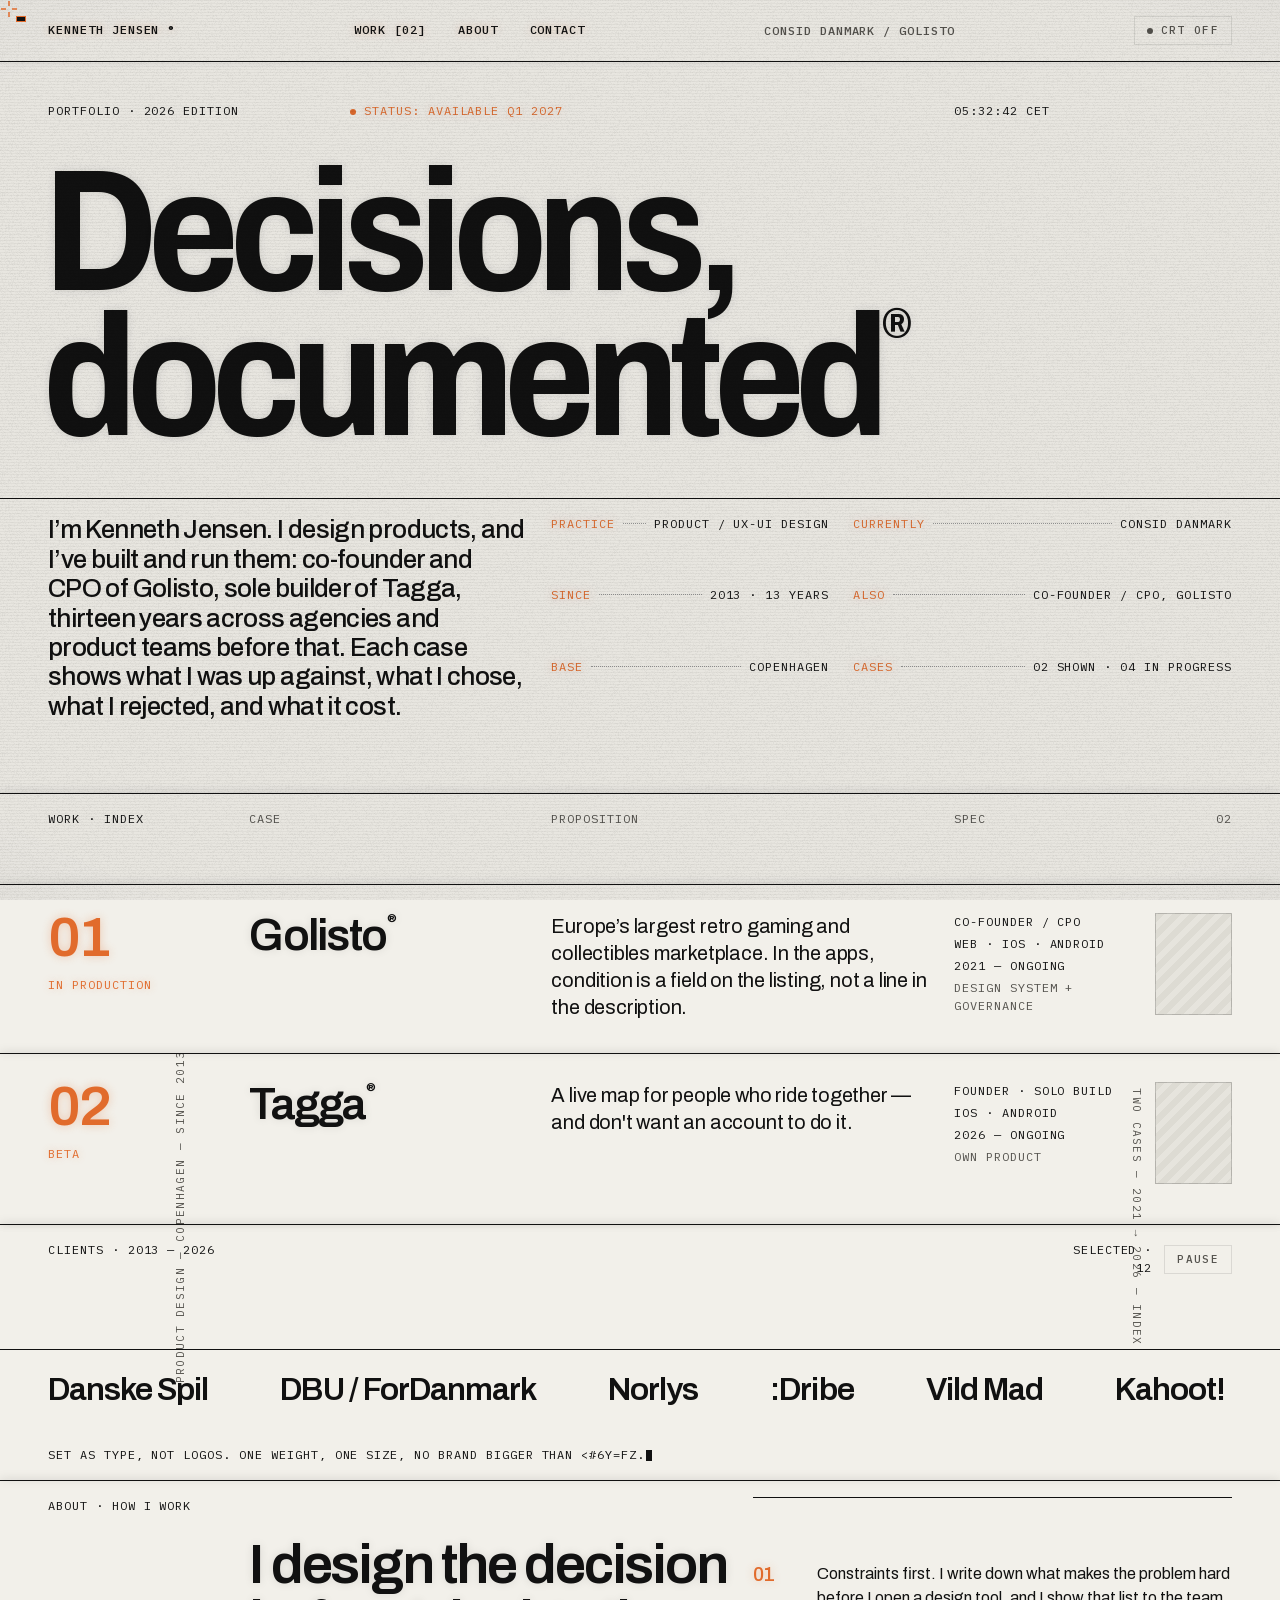
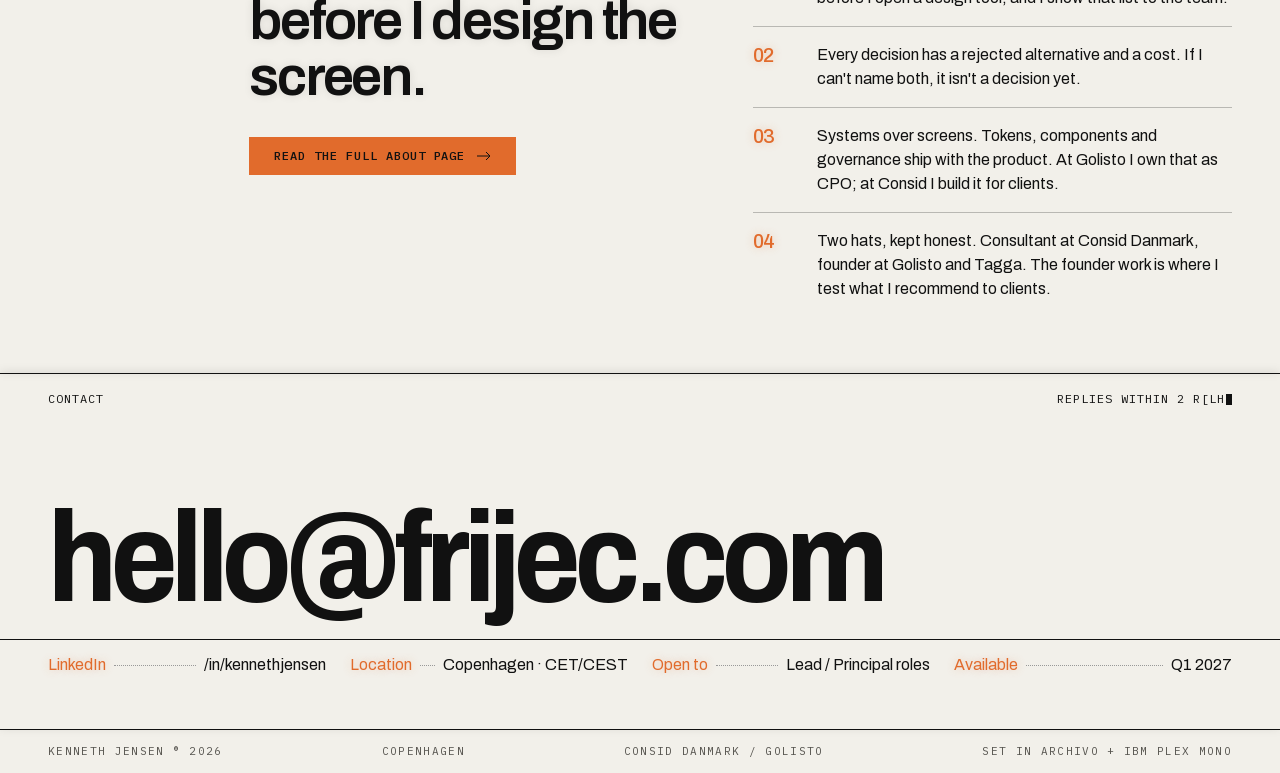
==== commit 5688760e: "Bridge the three state changes that snapped An animation-opportunities sweep, done with the restrain" ====
--- a/index.html
+++ b/index.html
@@ -22,7 +22,7 @@
 <link rel="preload" href="assets/fonts/archivo-latin-var.woff2" as="font" type="font/woff2" crossorigin>
 <link rel="preload" href="assets/fonts/plexmono-latin-400.woff2" as="font" type="font/woff2" crossorigin>
 <link rel="stylesheet" href="assets/fonts/fonts.css">
-<link rel="stylesheet" href="assets/css/style.css?v=27">
+<link rel="stylesheet" href="assets/css/style.css?v=29">
 <script>document.documentElement.classList.add("js");try{if(localStorage.getItem("kj-theme")==="crt")document.documentElement.setAttribute("data-theme","crt")}catch(e){}</script>
 </head>
 <body>
@@ -156,6 +156,6 @@
   </footer>
 </div>
 
-<script src="assets/js/main.js?v=27"></script>
+<script src="assets/js/main.js?v=29"></script>
 </body>
 </html>
--- a/assets/css/style.css
+++ b/assets/css/style.css
@@ -320,7 +320,8 @@
   width:100%;height:100%;object-fit:cover;object-position:center;display:block;
   filter:grayscale(1) contrast(1.06) brightness(1.02);
   transform:scale(1.03);
-  transition:clip-path 400ms var(--ease-snap), transform 500ms var(--ease-snap);
+  transition:clip-path 400ms var(--ease-snap), transform 500ms var(--ease-snap),
+    filter var(--dur-med) var(--ease-hard);
 }
 .js .media-photo img{clip-path:inset(0 0 100% 0)}
 .media.in .media-photo img{clip-path:inset(0 0 0 0);transform:scale(1)}
@@ -333,9 +334,11 @@
    the "look closer" affordance now; the base image just fits its frame.
 /* veil toward the bone ground — the duotone half of the treatment */
 .media-photo::before{content:"";position:absolute;inset:0;z-index:1;
-  background:var(--ground-bone);opacity:.10;pointer-events:none}
+  background:var(--ground-bone);opacity:.10;pointer-events:none;
+  transition:opacity var(--dur-med) var(--ease-hard)}
 /* halftone screen, same pitch as the plate */
 .media-photo::after{content:"";position:absolute;inset:0;z-index:2;pointer-events:none;
+  transition:opacity var(--dur-med) var(--ease-hard);
   background-image:radial-gradient(circle, rgb(17 17 17 / .30) 0 1.2px, transparent 1.6px);
   background-size:5px 5px;mix-blend-mode:multiply}
 /* CRT inverts the plate, but an inverted photograph is just a negative —
@@ -436,7 +439,12 @@
 .raw .media-photo img{filter:none}
 .raw .media-photo::before,
 .raw .media-photo::after{opacity:0}
-:root.inspect{--grain-opacity:0;--scanline-opacity:0;--vignette-opacity:0}
+/* The page-level overlays lift with the image rather than popping off.
+   .noise is already opacity-driven; .crt is a gradient, so it gets its own
+   opacity to animate instead of the (non-animatable) gradient stops. */
+:root.inspect{--grain-opacity:0}
+:root.inspect .crt{opacity:0}
+.noise,.crt{transition:opacity var(--dur-med) var(--ease-hard)}
 
 /* One-line summary strip: problem / what I did / result, for the reader
    who decides in ten seconds and will not reach the outcome section. */
@@ -479,7 +487,8 @@
    ============================================================ */
 /* hidden-until-revealed only when JS is running, so a failed script
    never leaves the page blank */
-.js .reveal{opacity:0;transform:translateY(14px);transition:transform 420ms var(--ease-snap),opacity 320ms linear}
+.js .reveal{opacity:0;transform:translateY(14px);transition:transform 420ms var(--ease-snap),opacity 320ms linear;
+  transition-delay:calc(var(--i, 0) * 40ms)}  /* --i set per numbered row in main.js */
 .js .reveal.in{opacity:1;transform:translateY(0)}
 @media (prefers-reduced-motion:reduce){ .js .reveal{opacity:1;transform:none;transition:none} }
 
@@ -667,10 +676,22 @@
   100%{transform:none;filter:none;opacity:1}
 }
 
+/* CRT power-off: the picture collapses back to the line it came from —
+   the same path as power-on, and faster, because closing is faster than
+   opening. The theme swaps once the line has gone. */
+.power-off{animation:power-off var(--dur-med) var(--ease-snap) both;transform-origin:50% 50%}
+@keyframes power-off{
+  0%{transform:none;filter:none;opacity:1}
+  55%{transform:scaleY(.02) scaleX(1);filter:brightness(2.4)}
+  100%{transform:scaleY(.002) scaleX(.6);filter:brightness(3.2);opacity:0}
+}
+
 @media (prefers-reduced-motion:reduce){
   .noise{animation:none}
   .crt::after{animation:none}
-  .power-on{animation:none}
+  .power-on,.power-off{animation:none}
+  /* the lift stays, gentler: reduced motion is not zero motion */
+  .media-photo::before,.media-photo::after,.noise,.crt{transition-duration:var(--dur-fast)}
 }
 
 /* ============================================================
@@ -696,7 +717,10 @@
    case, and at 56-96px they read as a marker, not as body colour. */
 .outcome-tile .num{color:var(--accent)}
 .outcome-tile .num{text-shadow:0 0 var(--glow) var(--glow-accent)}
-a.row[href^="mailto:"]:hover{color:var(--accent)}
+@media (hover:hover) and (pointer:fine){
+  a.row[href^="mailto:"],a.magnet[href^="mailto:"]:not(.arrow-link){transition:color var(--dur-fast) var(--ease-hard)}
+  a.row[href^="mailto:"]:hover,a.magnet[href^="mailto:"]:not(.arrow-link):hover{color:var(--accent)}
+}
 .nav{box-shadow:0 1px var(--glow) rgb(17 17 17 / .05)}
 .section,.decision,.work-row{box-shadow:0 -1px var(--glow) var(--glow-ink)}
 .work-row:hover h2{text-shadow:0 0 calc(var(--glow) * 1.8) var(--glow-accent)}
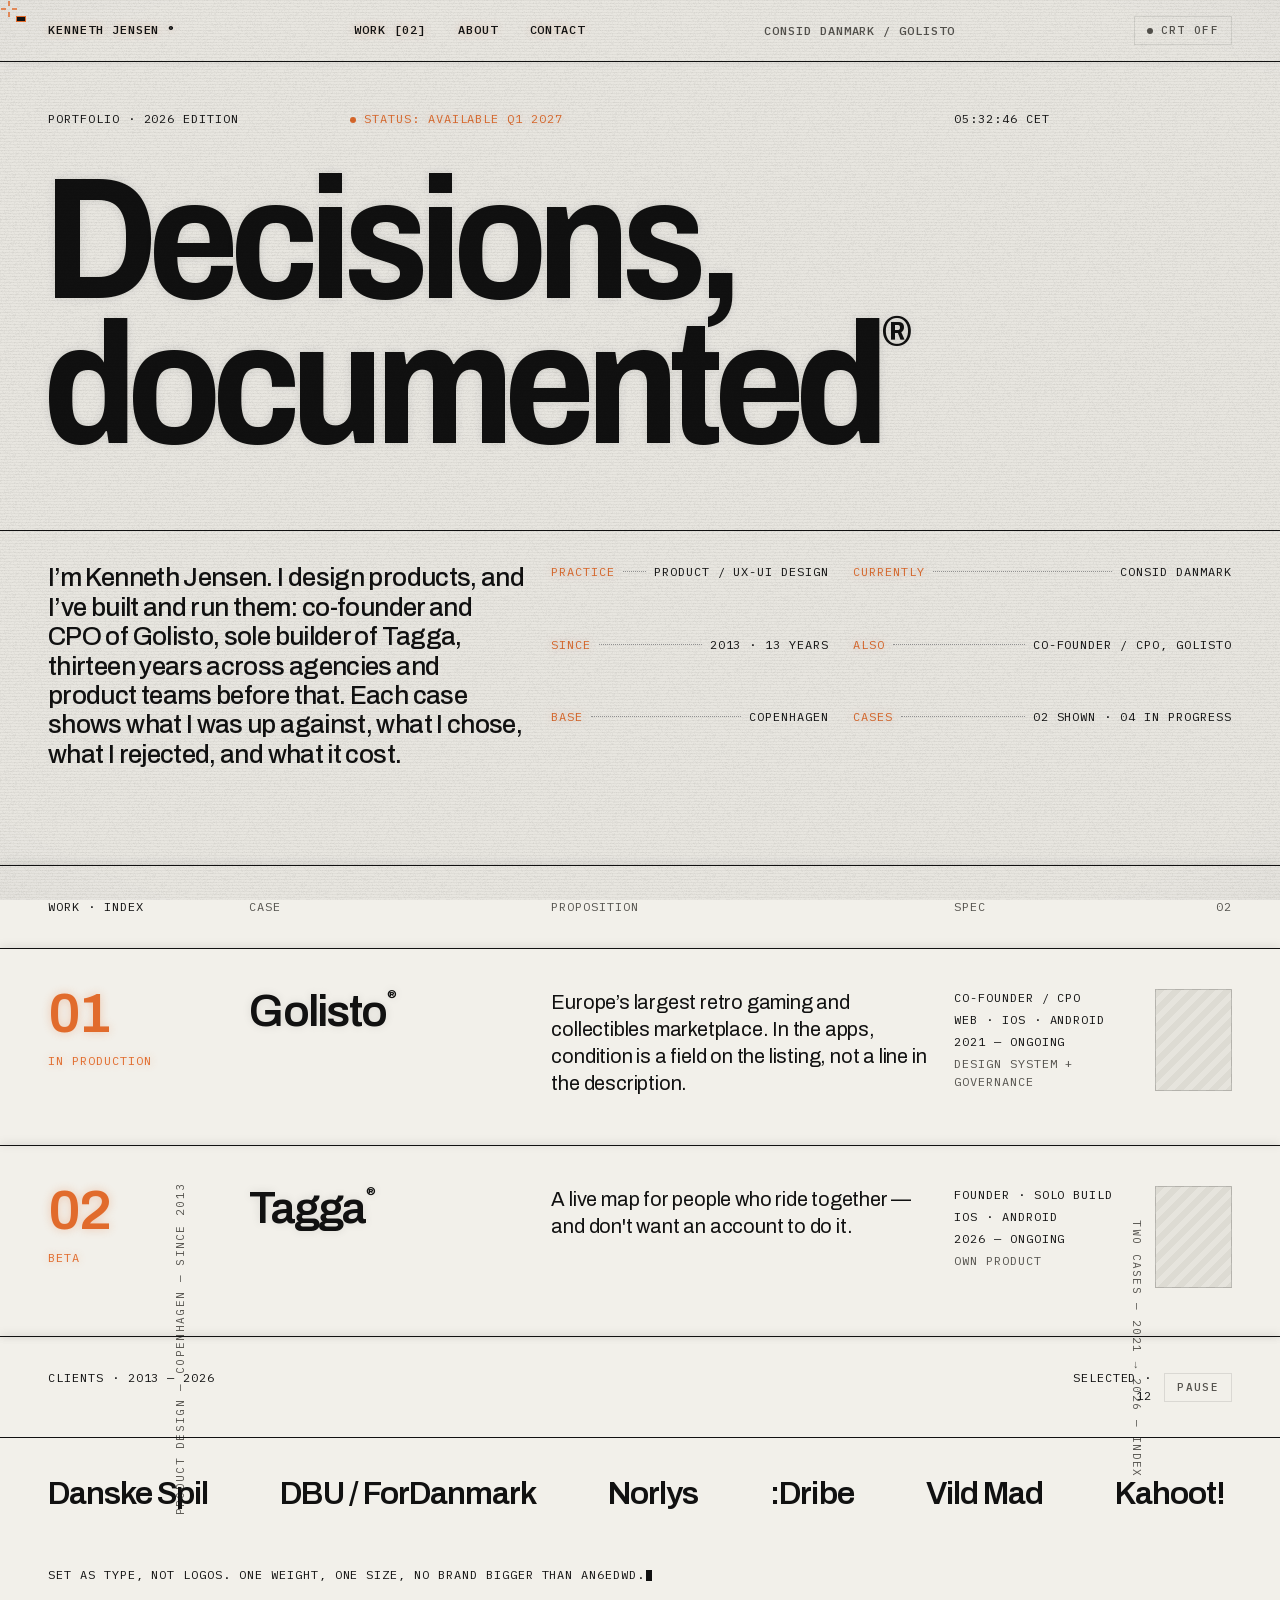
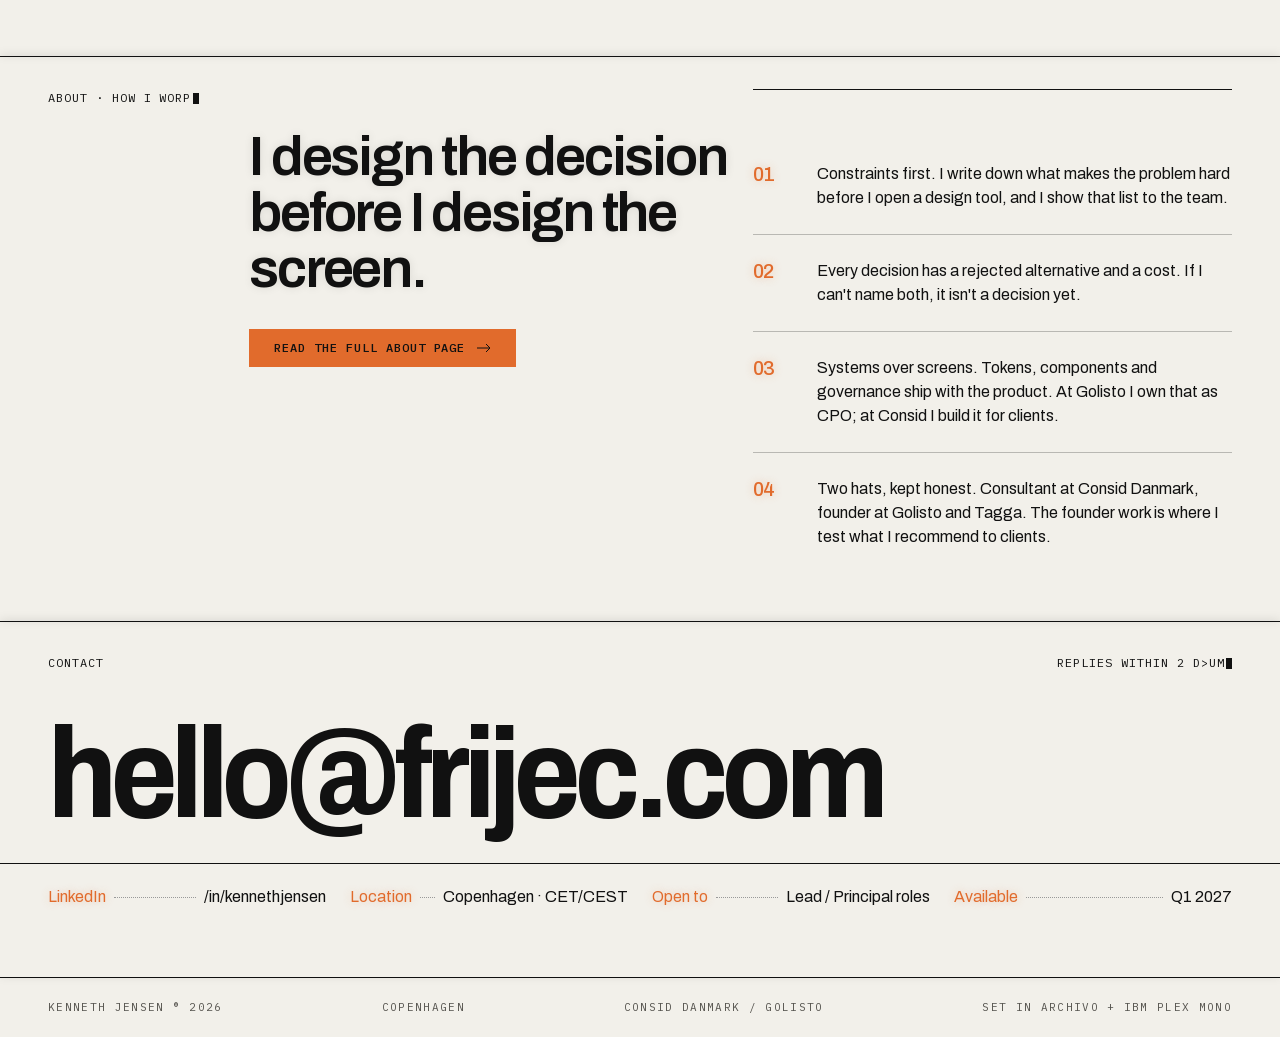
==== commit 6d2683b0: "Let the layout breathe: 32/72 section rhythm, fix the opt-outs that never applied Every .pt-N/.pb-N " ====
--- a/index.html
+++ b/index.html
@@ -22,7 +22,7 @@
 <link rel="preload" href="assets/fonts/archivo-latin-var.woff2" as="font" type="font/woff2" crossorigin>
 <link rel="preload" href="assets/fonts/plexmono-latin-400.woff2" as="font" type="font/woff2" crossorigin>
 <link rel="stylesheet" href="assets/fonts/fonts.css">
-<link rel="stylesheet" href="assets/css/style.css?v=29">
+<link rel="stylesheet" href="assets/css/style.css?v=30">
 <script>document.documentElement.classList.add("js");try{if(localStorage.getItem("kj-theme")==="crt")document.documentElement.setAttribute("data-theme","crt")}catch(e){}</script>
 </head>
 <body>
@@ -48,7 +48,7 @@
   <div class="gutter-label right">Two cases — 2021 → 2026 — Index</div>
 
   <main id="main">
-  <section class="masthead-enter pt-7">
+  <section class="masthead-enter pt-8">
     <div class="row mb-7">
       <span class="mono-s c3">Portfolio · 2026 edition</span>
       <span class="mono-s c3 accent" data-no-cipher><span class="dot"></span>Status: Available Q1 2027</span>
@@ -57,7 +57,7 @@
     <div class="row">
       <h1 class="t-display-xl reveal in c12">Decisions,<br>documented<span class="reg">®</span></h1>
     </div>
-    <div class="row mt-8 rule-top pt-4 pb-10">
+    <div class="row mt-10 rule-top pt-6 pb-11">
       <p class="t-xl c5 m-lede">I’m Kenneth Jensen. I design products, and I’ve built and run them: co-founder and CPO of Golisto, sole builder of Tagga, thirteen years across agencies and product teams before that. Each case shows what I was up against, what I chose, what I rejected, and what it cost.</p>
       <div class="kv c3 s6">
         <div class="kv-row"><span>Practice</span><span class="kv-leader"></span><span>Product / UX-UI design</span></div>
@@ -73,7 +73,7 @@
   </section>
 
   <section id="work" class="section">
-    <div class="row pt-4">
+    <div class="row pb-6">
       <span class="mono-s c2">Work · Index</span>
       <span class="mono-s c3 muted hide-mobile">Case</span>
       <span class="mono-s c4 muted hide-mobile s6">Proposition</span>
@@ -89,7 +89,7 @@
       <div class="peek c1 s12"><div class="peek-track"></div></div>
     </a>
 
-    <a class="work-row pb-7" href="work/tagga.html">
+    <a class="work-row" href="work/tagga.html">
       <div class="c2"><span class="num">02</span><div class="mono-s accent mt-3">Beta</div></div>
       <h2 class="c3">Tagga<span class="reg">®</span></h2>
       <p class="prop c4 s6">A live map for people who ride together — and don't want an account to do it.</p>
@@ -100,21 +100,21 @@
   </section>
 
   <section class="section">
-    <div class="row">
+    <div class="row pb-0">
       <span class="mono-s c3">Clients · 2013 — 2026</span>
       <span class="mono-s ta-r s11 c2 flex gap-3" style="justify-content:flex-end;align-items:center">Selected · 12<button type="button" class="marquee-pause" data-marquee-pause aria-pressed="false">Pause</button></span>
     </div>
-    <div class="marquee mt-4">
+    <div class="marquee mt-6">
       <div class="marquee-track">
         <span>Danske Spil</span><span>DBU / ForDanmark</span><span>Norlys</span><span>:Dribe</span><span>Vild Mad</span><span>Kahoot!</span><span>Native Instruments</span><span>Roskilde Festival</span><span>Aula</span><span>TDC Erhverv</span><span>Tuborgfondet</span><span>KOMBIT</span>
         <span>Danske Spil</span><span>DBU / ForDanmark</span><span>Norlys</span><span>:Dribe</span><span>Vild Mad</span><span>Kahoot!</span><span>Native Instruments</span><span>Roskilde Festival</span><span>Aula</span><span>TDC Erhverv</span><span>Tuborgfondet</span><span>KOMBIT</span>
       </div>
     </div>
-    <p class="mono-s mt-4" style="padding:0 var(--margin) 16px">Set as type, not logos. One weight, one size, no brand bigger than another.</p>
+    <p class="mono-s mt-4" style="padding:0 var(--margin) var(--sp-10)">Set as type, not logos. One weight, one size, no brand bigger than another.</p>
   </section>
 
   <section id="about" class="section">
-    <div class="row pt-4 pb-10">
+    <div class="row pb-8">
       <span class="mono-s c2">About · How I work</span>
       <div class="c5 pt-7">
         <h2 class="t-display-m reveal m-short pretty">I design the decision before I design the screen.</h2>
@@ -134,12 +134,12 @@
   </section>
 
   <section id="contact" class="section">
-    <div class="row pt-4">
+    <div class="row pb-0">
       <span class="mono-s c2">Contact</span>
       <span class="mono-s ta-r c2 s11">Replies within 2 days</span>
     </div>
-    <a class="magnet" style="display:block;padding:40px var(--margin) 24px;font:700 clamp(40px,10vw,128px)/.86 var(--font-display);font-stretch:88%;letter-spacing:-.05em" href="mailto:hello@frijec.com">hello@frijec.com</a>
-    <div class="row rule-top pt-4 pb-9">
+    <a class="magnet" style="display:block;padding:var(--sp-8) var(--margin) var(--sp-6);font:700 clamp(40px,10vw,128px)/.86 var(--font-display);font-stretch:88%;letter-spacing:-.05em" href="mailto:hello@frijec.com">hello@frijec.com</a>
+    <div class="row rule-top pt-5 pb-10">
       <div class="kv-row c3"><span>LinkedIn</span><span class="kv-leader"></span><span>/in/kennethjensen</span></div>
       <div class="kv-row c3"><span>Location</span><span class="kv-leader"></span><span>Copenhagen · CET/CEST</span></div>
       <div class="kv-row c3"><span>Open to</span><span class="kv-leader"></span><span>Lead / Principal roles</span></div>
@@ -156,6 +156,6 @@
   </footer>
 </div>
 
-<script src="assets/js/main.js?v=29"></script>
+<script src="assets/js/main.js?v=30"></script>
 </body>
 </html>
--- a/assets/css/style.css
+++ b/assets/css/style.css
@@ -24,6 +24,7 @@
 
   --sp-1:4px; --sp-2:8px; --sp-3:12px; --sp-4:16px; --sp-5:24px;
   --sp-6:32px; --sp-7:40px; --sp-8:48px; --sp-9:56px; --sp-10:72px;
+  --sp-11:96px; --sp-12:128px;   /* section-level air only */
 
   --margin:48px;
   --gutter:24px;
@@ -81,7 +82,7 @@
 }
 
 @media (max-width:760px){
-  :root{ --margin:20px; --gutter:16px; }
+  :root{ --margin:24px; --gutter:16px; }
 }
 
 /* ============================================================
@@ -152,8 +153,11 @@
 .row{position:relative;z-index:1;display:grid;grid-template-columns:repeat(12,1fr);
   column-gap:var(--gutter);padding-inline:var(--margin)}
 @media (max-width:760px){
-  .row{grid-template-columns:repeat(4,1fr)}
+  .row{grid-template-columns:repeat(4,1fr);row-gap:var(--sp-5)}
   .row > *{grid-column:1/-1 !important}
+  /* a row made only of mono labels (mastheads, section heads) is one line
+     of meta, not a list — keep those stacked tight */
+  .row:not(:has(> :not(.mono-s))){row-gap:var(--sp-2)}
 }
 
 .c1{grid-column-end:span 1}.c2{grid-column-end:span 2}.c3{grid-column-end:span 3}
@@ -172,10 +176,12 @@
 }
 
 .section{border-top:1px solid var(--rule-hard);position:relative}
-/* one rhythm for every section body: label sits 16px under the rule, the
-   section ends 56px above the next. Rows that continue into a second row
-   opt out with .pb-0 / .pb-2. */
-.section > .row{padding-block:var(--sp-4) var(--sp-9)}
+/* one rhythm for every section body: label sits 32px under the rule, the
+   section ends 72px above the next. Rows that continue into a second row
+   opt out with .pb-0 / .pb-2 and the second row brings its own .pt-N.
+   :where() keeps this at single-class specificity so those utilities,
+   declared later, actually win — as `.section > .row` they never did. */
+.section > :where(.row){padding-block:var(--sp-6) var(--sp-10)}
 /* accent sweeps along a section rule as it enters, then clears */
 .section::before{
   content:"";position:absolute;top:-1px;left:0;right:0;height:1px;background:var(--accent);
@@ -188,7 +194,7 @@
   100%{transform:scaleX(1);opacity:0}
 }
 @media (prefers-reduced-motion:reduce){ .section.in::before{animation:none} }
-.section-pad{padding-block:var(--sp-4) var(--sp-9)}
+.section-pad{padding-block:var(--sp-6) var(--sp-10)}
 
 .gutter-label{
   position:absolute;top:50%;font:400 11px/1 var(--font-mono);letter-spacing:.12em;
@@ -250,7 +256,7 @@
 /* ============================================================
    KV / SPEC BLOCK
    ============================================================ */
-.kv{display:grid;gap:var(--sp-2);font:400 12px/1.5 var(--font-mono);letter-spacing:.08em;text-transform:uppercase}
+.kv{display:grid;gap:var(--sp-3);font:400 12px/1.5 var(--font-mono);letter-spacing:.08em;text-transform:uppercase}
 .kv-row{display:flex;align-items:baseline;gap:8px}
 .kv-row span:first-child{color:var(--accent);flex-shrink:0}
 .kv-leader{flex:1;border-bottom:1px dotted var(--rule-leader);transform:translateY(-4px);
@@ -408,7 +414,7 @@
    is invisible at the exact moment you go to press it. */
 .media-tools{
   display:flex;align-items:center;gap:var(--sp-4);flex-wrap:wrap;
-  padding:12px var(--margin) 0;
+  padding:var(--sp-4) var(--margin) 0;
 }
 .media-tools .credit{
   font:400 10px/1.4 var(--font-mono);letter-spacing:.12em;text-transform:uppercase;
@@ -448,7 +454,7 @@
 
 /* One-line summary strip: problem / what I did / result, for the reader
    who decides in ten seconds and will not reach the outcome section. */
-.oneline{border-top:1px solid var(--rule-hard);padding-block:var(--sp-4) var(--sp-6);row-gap:var(--sp-4)}
+.oneline{border-top:1px solid var(--rule-hard);padding-block:var(--sp-6) var(--sp-8);row-gap:var(--sp-5)}
 .oneline .k{font:500 10px/1 var(--font-mono);letter-spacing:.12em;text-transform:uppercase;
   color:var(--accent);margin-bottom:8px}
 .oneline p{margin:0}
@@ -498,11 +504,11 @@
 /* ============================================================
    DECISIONS BLOCK
    ============================================================ */
-.decision{border-bottom:1px solid var(--rule-hard);padding:var(--sp-7) var(--margin) var(--sp-8);
+.decision{border-bottom:1px solid var(--rule-hard);padding:var(--sp-9) var(--margin) var(--sp-10);
   display:grid;grid-template-columns:repeat(12,1fr);column-gap:var(--gutter)}
 .decision-index{font:600 clamp(48px,6.5vw,88px)/.85 var(--font-display);letter-spacing:-.05em;color:var(--accent)}
 .decision h3{max-width:16ch;text-wrap:pretty}
-.decision-detail{display:grid;gap:20px;font:400 15px/1.5 var(--font-display)}
+.decision-detail{display:grid;gap:var(--sp-5);font:400 15px/1.5 var(--font-display)}
 .decision-detail .label{font:400 11px/1 var(--font-mono);letter-spacing:.12em;text-transform:uppercase;
   margin-bottom:8px;color:var(--ink-muted)}
 .decision-detail .label.why{color:var(--accent)}
@@ -517,7 +523,7 @@
    ARTEFACT GRID
    ============================================================ */
 .artefacts{display:grid;grid-template-columns:repeat(6,1fr);gap:var(--gutter);padding-inline:var(--margin)}
-.artefact{display:flex;flex-direction:column;gap:8px;transition:transform var(--dur-fast) var(--ease-snap)}
+.artefact{display:flex;flex-direction:column;gap:var(--sp-3);transition:transform var(--dur-fast) var(--ease-snap)}
 .artefact:hover{transform:translateY(-3px)}
 .artefact .frame{aspect-ratio:4/3;border:1px solid rgb(17 17 17/.2);position:relative;overflow:hidden;
   background:repeating-linear-gradient(135deg,var(--ground-bone-3) 0 6px,var(--ground-bone-2) 6px 12px)}
@@ -530,7 +536,7 @@
    WORK INDEX ROWS
    ============================================================ */
 .work-row{display:grid;grid-template-columns:repeat(12,1fr);column-gap:var(--gutter);
-  padding:28px var(--margin) 32px;border-top:1px solid var(--rule-hard);align-items:start;position:relative}
+  padding:var(--sp-7) var(--margin) var(--sp-8);border-top:1px solid var(--rule-hard);align-items:start;position:relative}
 .work-row .num{font:600 clamp(40px,5vw,56px)/.9 var(--font-display);letter-spacing:-.04em;color:var(--accent)}
 .work-row h2{font:600 clamp(30px,3.5vw,44px)/1 var(--font-display);letter-spacing:-.04em}
 .work-row .prop{font:400 clamp(16px,1.6vw,20px)/1.35 var(--font-display);letter-spacing:-.01em;max-width:34ch;text-wrap:pretty}
@@ -544,13 +550,13 @@
 .work-row .peek-track{position:absolute;inset:0;transform:translateY(6%);transition:transform var(--dur-med) var(--ease-snap)}
 .work-row:hover .peek-track{transform:translateY(0)}
 @media (max-width:760px){
-  .work-row{grid-template-columns:repeat(4,1fr);gap:12px}
+  .work-row{grid-template-columns:repeat(4,1fr);gap:var(--sp-4)}
   .work-row > *{grid-column:1/-1 !important}
   .work-row .peek{display:none}
 }
 
 /* client marquee */
-.marquee{overflow:hidden;border-top:1px solid var(--rule-hard);padding-block:var(--sp-5);padding-inline:var(--margin)}
+.marquee{overflow:hidden;border-top:1px solid var(--rule-hard);padding-block:var(--sp-7);padding-inline:var(--margin)}
 .marquee-track{display:flex;gap:var(--sp-10);width:max-content;animation:marquee 32s linear infinite}
 .marquee:hover .marquee-track,
 .marquee:focus-within .marquee-track,
@@ -596,7 +602,7 @@
 /* ============================================================
    OUTCOME TILES
    ============================================================ */
-.outcome-tile{border-top:1px solid var(--rule-hard);padding-top:var(--sp-4)}
+.outcome-tile{border-top:1px solid var(--rule-hard);padding-top:var(--sp-5)}
 .outcome-tile .num{font:600 clamp(48px,6.5vw,88px)/.85 var(--font-display);letter-spacing:-.05em}
 .outcome-tile .unit{font-size:.4em;letter-spacing:-.02em;margin-left:4px}
 
@@ -604,7 +610,7 @@
    PAGER
    ============================================================ */
 .pager{display:grid;grid-template-columns:repeat(12,1fr);column-gap:var(--gutter);
-  padding:var(--sp-4) var(--margin) var(--sp-8);border-top:1px solid var(--rule-hard);color:var(--ink);
+  padding:var(--sp-5) var(--margin) var(--sp-10);border-top:1px solid var(--rule-hard);color:var(--ink);
   text-decoration:none;position:relative;overflow:hidden}
 @media (max-width:760px){
   .pager{grid-template-columns:repeat(4,1fr);row-gap:8px}
@@ -617,7 +623,7 @@
 /* ============================================================
    FOOTER
    ============================================================ */
-footer{display:flex;flex-wrap:wrap;justify-content:space-between;gap:var(--sp-2) var(--sp-5);padding:var(--sp-4) var(--margin);
+footer{display:flex;flex-wrap:wrap;justify-content:space-between;gap:var(--sp-2) var(--sp-5);padding:var(--sp-5) var(--margin);
   border-top:1px solid var(--rule-hard);font:400 11px/1 var(--font-mono);letter-spacing:.12em;
   text-transform:uppercase;color:var(--ink-muted)}
 
@@ -843,7 +849,7 @@
 .mt-8{margin-top:var(--sp-8)}
 .ta-r{text-align:right}
 .ta-c{text-align:center}
-.record-row{display:grid;grid-template-columns:140px 1fr 1fr 160px;gap:var(--sp-5);padding-block:var(--sp-3);border-top:1px dotted var(--rule-leader)}
+.record-row{display:grid;grid-template-columns:140px 1fr 1fr 160px;gap:var(--sp-5);padding-block:var(--sp-4);border-top:1px dotted var(--rule-leader)}
 .record-row.first{border-top:1px solid var(--rule-hard)}.record-row.last{border-bottom:1px solid var(--rule-hard)}
 @media (max-width:760px){
   .record-row{grid-template-columns:1fr;gap:4px}
@@ -868,6 +874,7 @@
 .mt-8{margin-top:var(--sp-8)}.mb-8{margin-bottom:var(--sp-8)}.pt-8{padding-top:var(--sp-8)}.pb-8{padding-bottom:var(--sp-8)}
 .mt-9{margin-top:var(--sp-9)}.mb-9{margin-bottom:var(--sp-9)}.pt-9{padding-top:var(--sp-9)}.pb-9{padding-bottom:var(--sp-9)}
 .mt-10{margin-top:var(--sp-10)}.mb-10{margin-bottom:var(--sp-10)}.pt-10{padding-top:var(--sp-10)}.pb-10{padding-bottom:var(--sp-10)}
+.mt-11{margin-top:var(--sp-11)}.mb-11{margin-bottom:var(--sp-11)}.pt-11{padding-top:var(--sp-11)}.pb-11{padding-bottom:var(--sp-11)}
 .mt-0{margin-top:0}.mb-0{margin-bottom:0}.pt-0{padding-top:0}.pb-0{padding-bottom:0}
 
 .s12{grid-column-start:12}
@@ -890,16 +897,16 @@
 .reg{font-size:.25em;vertical-align:top;letter-spacing:0;margin-left:.06em}
 /* masthead meta row and the pager body — repeated inline eight times each */
 .meta-row{display:flex;gap:var(--sp-6);flex-wrap:wrap}
-.pager-body{padding-top:var(--sp-5);display:flex;align-items:end;justify-content:space-between;gap:var(--sp-5);flex-wrap:wrap}
+.pager-body{padding-top:var(--sp-6);display:flex;align-items:end;justify-content:space-between;gap:var(--sp-5);flex-wrap:wrap}
 
 /* ============================================================
    NUMBERED ROWS — the constraint / principle lists. Was an inline grid
    typed 23 times with two column widths and four border variants.
    ============================================================ */
-.numbered{display:grid;grid-template-columns:120px 1fr;gap:var(--sp-5);padding-block:var(--sp-5);
+.numbered{display:grid;grid-template-columns:120px 1fr;gap:var(--sp-5);padding-block:var(--sp-6);
   border-bottom:1px solid var(--rule-soft)}
-.numbered.last{border-bottom:0;padding-bottom:var(--sp-7)}
-.numbered-s{display:grid;grid-template-columns:48px 1fr;gap:var(--sp-4);padding-block:var(--sp-4);
+.numbered.last{border-bottom:0}
+.numbered-s{display:grid;grid-template-columns:48px 1fr;gap:var(--sp-4);padding-block:var(--sp-5);
   border-bottom:1px solid var(--rule-soft)}
 .numbered-s.last{border-bottom:0}
 @media (max-width:760px){
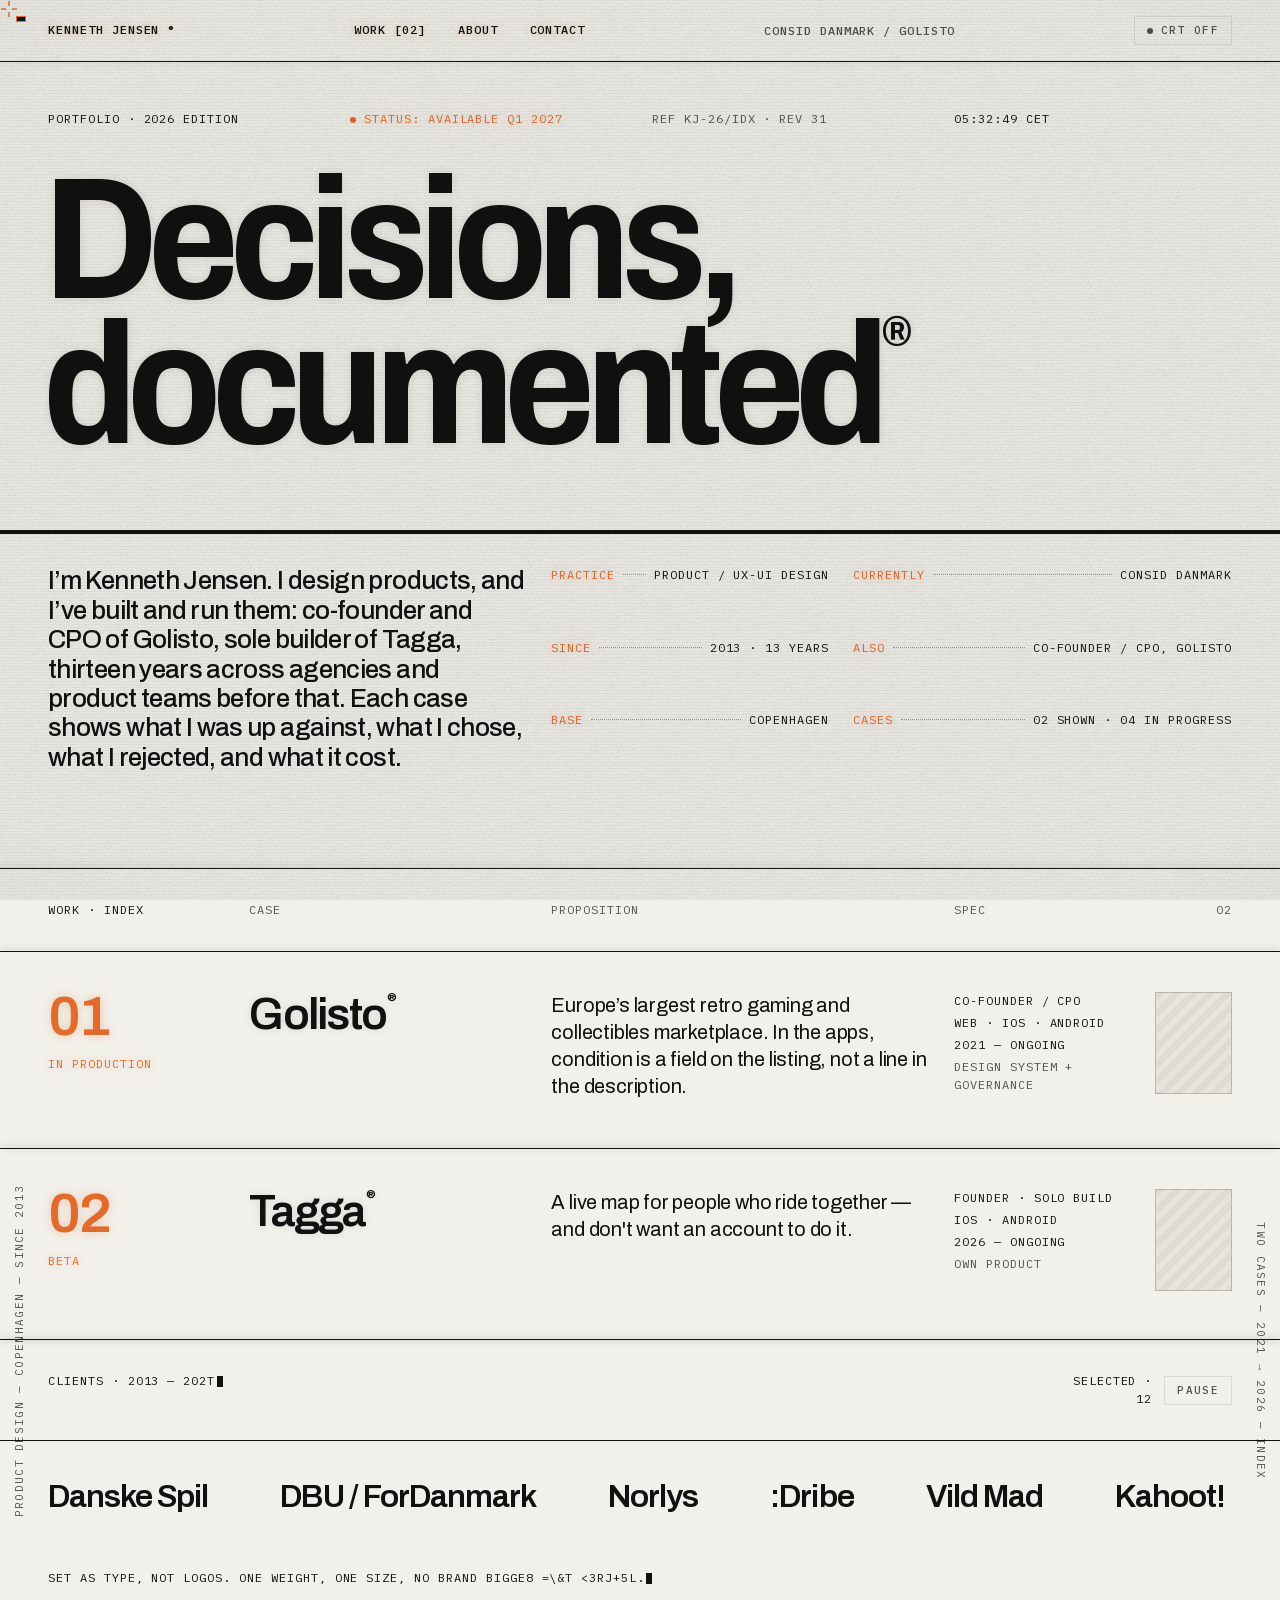
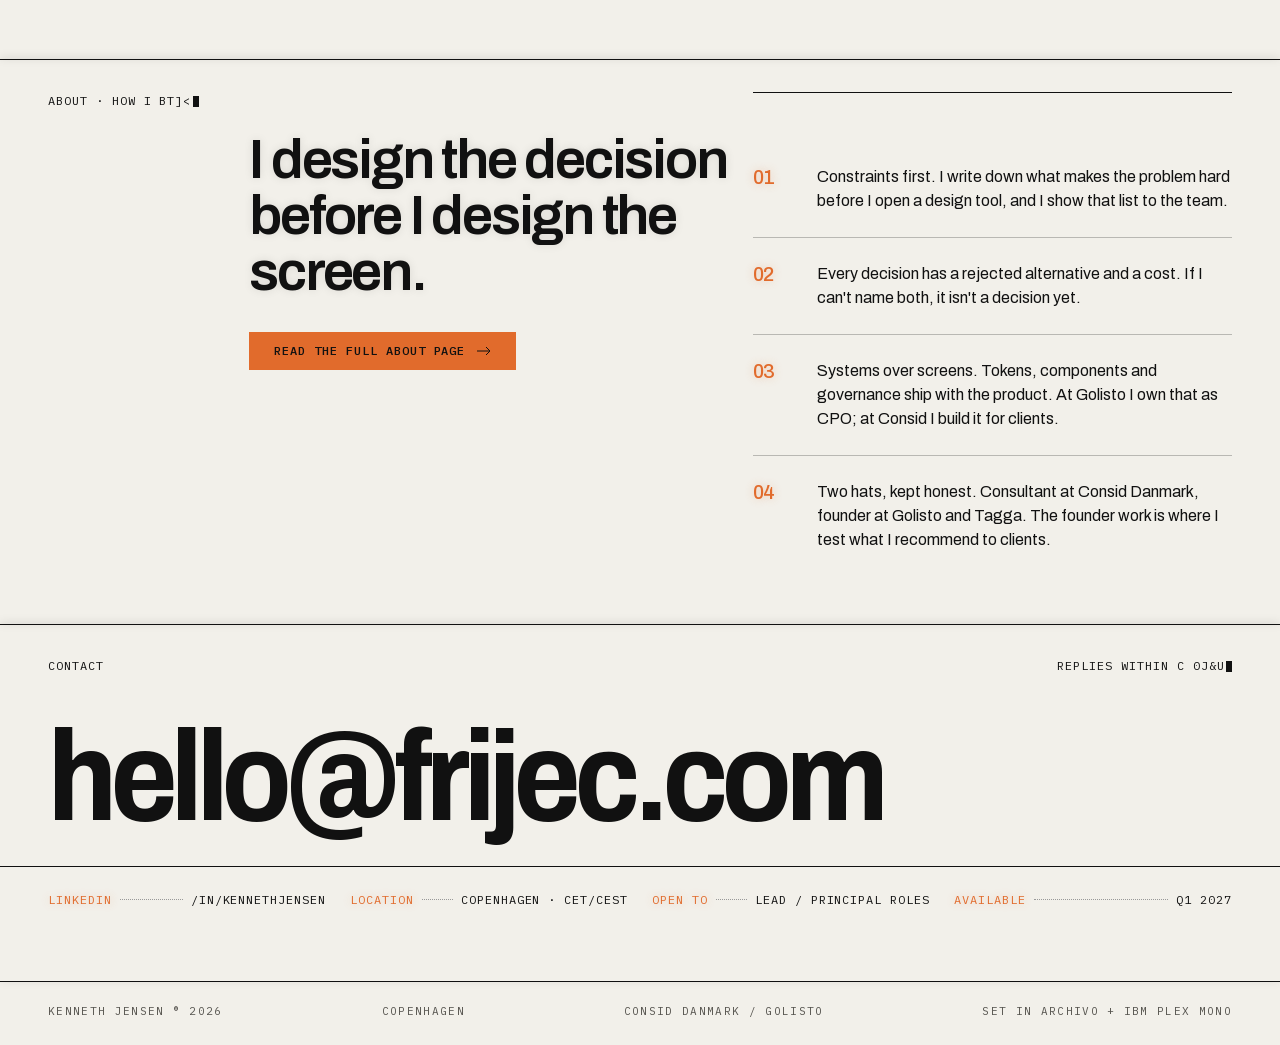
==== commit 4c9900ec: "Industrial pass: gutter labels in the margins, square plates, telemetry markup Two bugs: the rotated" ====
--- a/index.html
+++ b/index.html
@@ -22,7 +22,7 @@
 <link rel="preload" href="assets/fonts/archivo-latin-var.woff2" as="font" type="font/woff2" crossorigin>
 <link rel="preload" href="assets/fonts/plexmono-latin-400.woff2" as="font" type="font/woff2" crossorigin>
 <link rel="stylesheet" href="assets/fonts/fonts.css">
-<link rel="stylesheet" href="assets/css/style.css?v=30">
+<link rel="stylesheet" href="assets/css/style.css?v=31">
 <script>document.documentElement.classList.add("js");try{if(localStorage.getItem("kj-theme")==="crt")document.documentElement.setAttribute("data-theme","crt")}catch(e){}</script>
 </head>
 <body>
@@ -52,23 +52,24 @@
     <div class="row mb-7">
       <span class="mono-s c3">Portfolio · 2026 edition</span>
       <span class="mono-s c3 accent" data-no-cipher><span class="dot"></span>Status: Available Q1 2027</span>
+      <span class="mono-s c3 muted" data-no-cipher>Ref KJ-26/IDX · <span data-rev>Rev 31</span></span>
       <span class="mono-s c3 s10" data-clock></span>
     </div>
     <div class="row">
       <h1 class="t-display-xl reveal in c12">Decisions,<br>documented<span class="reg">®</span></h1>
     </div>
-    <div class="row mt-10 rule-top pt-6 pb-11">
+    <div class="row mt-10 rule-top-heavy pt-6 pb-11">
       <p class="t-xl c5 m-lede">I’m Kenneth Jensen. I design products, and I’ve built and run them: co-founder and CPO of Golisto, sole builder of Tagga, thirteen years across agencies and product teams before that. Each case shows what I was up against, what I chose, what I rejected, and what it cost.</p>
-      <div class="kv c3 s6">
-        <div class="kv-row"><span>Practice</span><span class="kv-leader"></span><span>Product / UX-UI design</span></div>
-        <div class="kv-row"><span>Since</span><span class="kv-leader"></span><span>2013 · 13 years</span></div>
-        <div class="kv-row"><span>Base</span><span class="kv-leader"></span><span>Copenhagen</span></div>
-      </div>
-      <div class="kv c4 s9">
-        <div class="kv-row"><span>Currently</span><span class="kv-leader"></span><span>Consid Danmark</span></div>
-        <div class="kv-row"><span>Also</span><span class="kv-leader"></span><span>Co-founder / CPO, Golisto</span></div>
-        <div class="kv-row"><span>Cases</span><span class="kv-leader"></span><span>02 shown · 04 in progress</span></div>
-      </div>
+      <dl class="kv c3 s6">
+        <div class="kv-row"><dt>Practice</dt><dd>Product / UX-UI design</dd></div>
+        <div class="kv-row"><dt>Since</dt><dd><time datetime="2013">2013</time> · 13 years</dd></div>
+        <div class="kv-row"><dt>Base</dt><dd>Copenhagen</dd></div>
+      </dl>
+      <dl class="kv c4 s9">
+        <div class="kv-row"><dt>Currently</dt><dd>Consid Danmark</dd></div>
+        <div class="kv-row"><dt>Also</dt><dd>Co-founder / CPO, Golisto</dd></div>
+        <div class="kv-row"><dt>Cases</dt><dd>02 shown · 04 in progress</dd></div>
+      </dl>
     </div>
   </section>
 
@@ -85,7 +86,7 @@
       <div class="c2"><span class="num">01</span><div class="mono-s accent mt-3">In production</div></div>
       <h2 class="c3">Golisto<span class="reg">®</span></h2>
       <p class="prop c4 s6">Europe’s largest retro gaming and collectibles marketplace. In the apps, condition is a field on the listing, not a line in the description.</p>
-      <div class="mono-s c2 s10 grid gap-1" data-no-cipher><span>Co-founder / CPO</span><span>Web · iOS · Android</span><span>2021 — ongoing</span><span class="muted">Design system + governance</span></div>
+      <div class="mono-s c2 s10 grid gap-1" data-no-cipher><span>Co-founder / CPO</span><span>Web · iOS · Android</span><span><time datetime="2021">2021</time> — ongoing</span><span class="muted">Design system + governance</span></div>
       <div class="peek c1 s12"><div class="peek-track"></div></div>
     </a>
 
@@ -93,7 +94,7 @@
       <div class="c2"><span class="num">02</span><div class="mono-s accent mt-3">Beta</div></div>
       <h2 class="c3">Tagga<span class="reg">®</span></h2>
       <p class="prop c4 s6">A live map for people who ride together — and don't want an account to do it.</p>
-      <div class="mono-s c2 s10 grid gap-1" data-no-cipher><span>Founder · solo build</span><span>iOS · Android</span><span>2026 — ongoing</span><span class="muted">Own product</span></div>
+      <div class="mono-s c2 s10 grid gap-1" data-no-cipher><span>Founder · solo build</span><span>iOS · Android</span><span><time datetime="2026">2026</time> — ongoing</span><span class="muted">Own product</span></div>
       <div class="peek c1 s12"><div class="peek-track"></div></div>
     </a>
 
@@ -102,7 +103,7 @@
   <section class="section">
     <div class="row pb-0">
       <span class="mono-s c3">Clients · 2013 — 2026</span>
-      <span class="mono-s ta-r s11 c2 flex gap-3" style="justify-content:flex-end;align-items:center">Selected · 12<button type="button" class="marquee-pause" data-marquee-pause aria-pressed="false">Pause</button></span>
+      <span class="mono-s ta-r s11 c2 flex gap-3 end items-c">Selected · 12<button type="button" class="marquee-pause" data-marquee-pause aria-pressed="false">Pause</button></span>
     </div>
     <div class="marquee mt-6">
       <div class="marquee-track">
@@ -110,7 +111,7 @@
         <span>Danske Spil</span><span>DBU / ForDanmark</span><span>Norlys</span><span>:Dribe</span><span>Vild Mad</span><span>Kahoot!</span><span>Native Instruments</span><span>Roskilde Festival</span><span>Aula</span><span>TDC Erhverv</span><span>Tuborgfondet</span><span>KOMBIT</span>
       </div>
     </div>
-    <p class="mono-s mt-4" style="padding:0 var(--margin) var(--sp-10)">Set as type, not logos. One weight, one size, no brand bigger than another.</p>
+    <p class="mono-s mt-4 px-margin pb-10">Set as type, not logos. One weight, one size, no brand bigger than another.</p>
   </section>
 
   <section id="about" class="section">
@@ -138,12 +139,12 @@
       <span class="mono-s c2">Contact</span>
       <span class="mono-s ta-r c2 s11">Replies within 2 days</span>
     </div>
-    <a class="magnet" style="display:block;padding:var(--sp-8) var(--margin) var(--sp-6);font:700 clamp(40px,10vw,128px)/.86 var(--font-display);font-stretch:88%;letter-spacing:-.05em" href="mailto:hello@frijec.com">hello@frijec.com</a>
+    <a class="magnet mailto-xl" href="mailto:hello@frijec.com">hello@frijec.com</a>
     <div class="row rule-top pt-5 pb-10">
-      <div class="kv-row c3"><span>LinkedIn</span><span class="kv-leader"></span><span>/in/kennethjensen</span></div>
-      <div class="kv-row c3"><span>Location</span><span class="kv-leader"></span><span>Copenhagen · CET/CEST</span></div>
-      <div class="kv-row c3"><span>Open to</span><span class="kv-leader"></span><span>Lead / Principal roles</span></div>
-      <div class="kv-row c3"><span>Available</span><span class="kv-leader"></span><span>Q1 2027</span></div>
+      <dl class="kv c3"><div class="kv-row"><dt>LinkedIn</dt><dd>/in/kennethjensen</dd></div></dl>
+      <dl class="kv c3"><div class="kv-row"><dt>Location</dt><dd>Copenhagen · CET/CEST</dd></div></dl>
+      <dl class="kv c3"><div class="kv-row"><dt>Open to</dt><dd>Lead / Principal roles</dd></div></dl>
+      <dl class="kv c3"><div class="kv-row"><dt>Available</dt><dd>Q1 2027</dd></div></dl>
     </div>
   </section>
 
@@ -156,6 +157,6 @@
   </footer>
 </div>
 
-<script src="assets/js/main.js?v=30"></script>
+<script src="assets/js/main.js?v=31"></script>
 </body>
 </html>
--- a/assets/css/style.css
+++ b/assets/css/style.css
@@ -122,6 +122,7 @@
 .t-xl{ font:500 clamp(20px,2vw,26px)/1.15 var(--font-display); letter-spacing:-.025em; }
 .t-l{ font:400 clamp(17px,1.4vw,20px)/1.45 var(--font-display); }
 .t-m{ font:400 16px/1.5 var(--font-display); }
+.mono-m,.mono-s,.mono-xs,.kv,.record-row{font-variant-numeric:tabular-nums}
 .mono-m{ font:400 12px/1.5 var(--font-mono); letter-spacing:.08em; text-transform:uppercase; }
 .mono-s{ font:400 12px/1.5 var(--font-mono); letter-spacing:.08em; text-transform:uppercase; }
 .mono-xs{ font:400 10px/1 var(--font-mono); letter-spacing:.12em; text-transform:uppercase; }
@@ -199,10 +200,13 @@
 .gutter-label{
   position:absolute;top:50%;font:400 11px/1 var(--font-mono);letter-spacing:.12em;
   text-transform:uppercase;color:var(--ink-muted);white-space:nowrap;pointer-events:none;
-  transform-origin:center;
-}
-.gutter-label.left{left:14px;transform:translateY(-50%) rotate(-90deg)}
-.gutter-label.right{right:14px;transform:translateY(-50%) rotate(90deg)}
+  writing-mode:vertical-rl;transform:translateY(-50%);
+}
+/* writing-mode, not rotate: a rotated horizontal box is positioned by its
+   unrotated width, so a 700px label "at right:14px" landed 360px into the
+   content column and ran through the copy. */
+.gutter-label.left{left:14px;transform:translateY(-50%) rotate(180deg)}
+.gutter-label.right{right:14px}
 @media (max-width:900px){ .gutter-label{display:none} }
 
 /* ============================================================
@@ -256,29 +260,33 @@
 /* ============================================================
    KV / SPEC BLOCK
    ============================================================ */
+dl,dt,dd,figure{margin:0}
 .kv{display:grid;gap:var(--sp-3);font:400 12px/1.5 var(--font-mono);letter-spacing:.08em;text-transform:uppercase}
-.kv-row{display:flex;align-items:baseline;gap:8px}
-.kv-row span:first-child{color:var(--accent);flex-shrink:0}
-.kv-leader{flex:1;border-bottom:1px dotted var(--rule-leader);transform:translateY(-4px);
-  position:relative;overflow:hidden}
-.kv-leader::after{content:"";position:absolute;inset:0;border-bottom:1px solid var(--accent);
-  transform:scaleX(0);transform-origin:left;transition:transform var(--dur-med) var(--ease-snap)}
-.kv-row:hover .kv-leader::after{transform:scaleX(1)}
-.kv-row span:last-child{text-align:right}
+/* <dl> > <div.kv-row> > <dt> <dd>. The dotted leader and its accent fill
+   are the row's two pseudo-elements, both placed in the middle track, so
+   the markup stays a valid definition list with nothing between dt and dd. */
+.kv-row{display:grid;grid-template-columns:auto 1fr auto;column-gap:8px;align-items:baseline}
+.kv-row dt{color:var(--accent);grid-column:1}
+.kv-row dd{text-align:right;grid-column:3}
+.kv-row::before,.kv-row::after{content:"";grid-column:2;grid-row:1;height:1px;transform:translateY(-4px)}
+.kv-row::after{border-bottom:1px dotted var(--rule-leader)}
+.kv-row::before{border-bottom:1px solid var(--accent);transform:translateY(-4px) scaleX(0);transform-origin:left;
+  transition:transform var(--dur-med) var(--ease-snap)}
+.kv-row:hover::before{transform:translateY(-4px) scaleX(1)}
 /* A spec block responds to ITS OWN width, not the viewport: in a 3-column
    cell the right-aligned values wrapped into ragged 2-3 line rows. Under
    ~260px the row stacks label over value and drops the leader — the same
    shape the mobile breakpoint already uses. */
 .kv{container-type:inline-size}
 @container (max-width:260px){
-  .kv-row{flex-wrap:wrap;gap:2px 8px}
-  .kv-leader{display:none}
-  .kv-row span:last-child{text-align:left;flex-basis:100%}
+  .kv-row{grid-template-columns:1fr;row-gap:2px}
+  .kv-row::before,.kv-row::after{display:none}
+  .kv-row dd{text-align:left;grid-column:1}
 }
 @media (max-width:520px){
-  .kv-row{flex-wrap:wrap}
-  .kv-row span:last-child{width:100%;text-align:left;margin-top:-4px}
-  .kv-leader{display:none}
+  .kv-row{grid-template-columns:1fr}
+  .kv-row::before,.kv-row::after{display:none}
+  .kv-row dd{text-align:left;grid-column:1;margin-top:-4px}
 }
 
 /* ============================================================
@@ -504,6 +512,8 @@
 /* ============================================================
    DECISIONS BLOCK
    ============================================================ */
+/* the last decision's bottom rule would sit on the next section's top rule */
+.decision:last-of-type{border-bottom:0}
 .decision{border-bottom:1px solid var(--rule-hard);padding:var(--sp-9) var(--margin) var(--sp-10);
   display:grid;grid-template-columns:repeat(12,1fr);column-gap:var(--gutter)}
 .decision-index{font:600 clamp(48px,6.5vw,88px)/.85 var(--font-display);letter-spacing:-.05em;color:var(--accent)}
@@ -555,6 +565,41 @@
   .work-row .peek{display:none}
 }
 
+/* ============================================================
+   DEVICE PLATES + MEDIA VARIANTS
+   Square plates, not rounded bezels: the only curved geometry on the
+   site was three phone mockups. The screenshot carries the device.
+   ============================================================ */
+.device{border:2px solid var(--ink);padding:10px;background:var(--ink)}
+.device .media{aspect-ratio:9/19.5;display:grid;place-items:center;border:0}
+.device--android .media{aspect-ratio:9/20}
+.media--hero{height:max(240px,min(640px,60vw))}
+.media--hero.media--short{height:min(480px,50vw)}
+.media--shot{aspect-ratio:2880/2000}
+.media--portrait{aspect-ratio:3/4;border:1px solid var(--ink)}
+.media--plate{margin:0 var(--margin) var(--sp-10);height:max(160px,min(480px,50vw))}
+.artefact .frame.tall{aspect-ratio:3/4}
+.artefact .frame.wide{aspect-ratio:16/9}
+/* Tagga system specimens */
+.chip{height:56px;background:var(--c)}
+.chip--edge{border:1px solid var(--rule-soft)}
+.cols-4{grid-template-columns:repeat(4,1fr)}
+.t-code{font:600 40px/1 var(--font-display);letter-spacing:.06em}
+.t-title{font:600 24px/1 var(--font-display);letter-spacing:-.02em}
+.no-caps{text-transform:none}
+.marker-demo .tri.age-1{opacity:.7}
+.marker-demo .tri.age-2{opacity:.4}
+.marker-demo .tri.age-3{opacity:.18}
+.marker-demo .ring{width:16px;height:16px;border:2px dashed var(--ink-muted);border-radius:50%} /* the app's own marker */
+/* giant mailto on the home and contact pages */
+.mailto-xl{display:block;padding:var(--sp-8) var(--margin) var(--sp-6);
+  font:700 clamp(40px,10vw,128px)/.86 var(--font-display);font-stretch:88%;letter-spacing:-.05em}
+.mailto-xxl{padding:0 var(--margin);font-size:clamp(48px,13.5vw,176px);letter-spacing:-.055em}
+.wrap--fill{min-height:calc(100vh - 62px);display:flex;flex-direction:column}
+.grow{flex:1}
+.px-margin{padding-inline:var(--margin)}
+.end{justify-content:flex-end}.items-c{align-items:center}
+
 /* client marquee */
 .marquee{overflow:hidden;border-top:1px solid var(--rule-hard);padding-block:var(--sp-7);padding-inline:var(--margin)}
 .marquee-track{display:flex;gap:var(--sp-10);width:max-content;animation:marquee 32s linear infinite}
@@ -711,7 +756,7 @@
   text-shadow:0 0 var(--glow) var(--glow-ink);
 }
 .accent,.todo,.decision-index,.work-row .num,
-.kv-row span:first-child,.decision-detail .label.why{
+.kv-row dt,.decision-detail .label.why{
   text-shadow:0 0 var(--glow) var(--glow-accent);
 }
 .nav a,.mono-s.accent{text-shadow:0 0 8px var(--glow-accent)}
@@ -889,6 +934,9 @@
 .rule-bottom{border-bottom:1px solid var(--rule-hard)}
 .rule-soft-top{border-top:1px solid var(--rule-soft)}
 .rule-soft-bottom{border-bottom:1px solid var(--rule-soft)}
+.rule-top-heavy{border-top:4px solid var(--ink)}   /* one per page: the masthead anchor */
+.section.rule-heavy{border-top-width:4px}
+.section.rule-heavy::before{top:-4px;height:4px}
 .rule-dot-top{border-top:1px dotted var(--rule-leader)}
 .rule-dot-bottom{border-bottom:1px dotted var(--rule-leader)}
 /* measure — three widths, not ten */
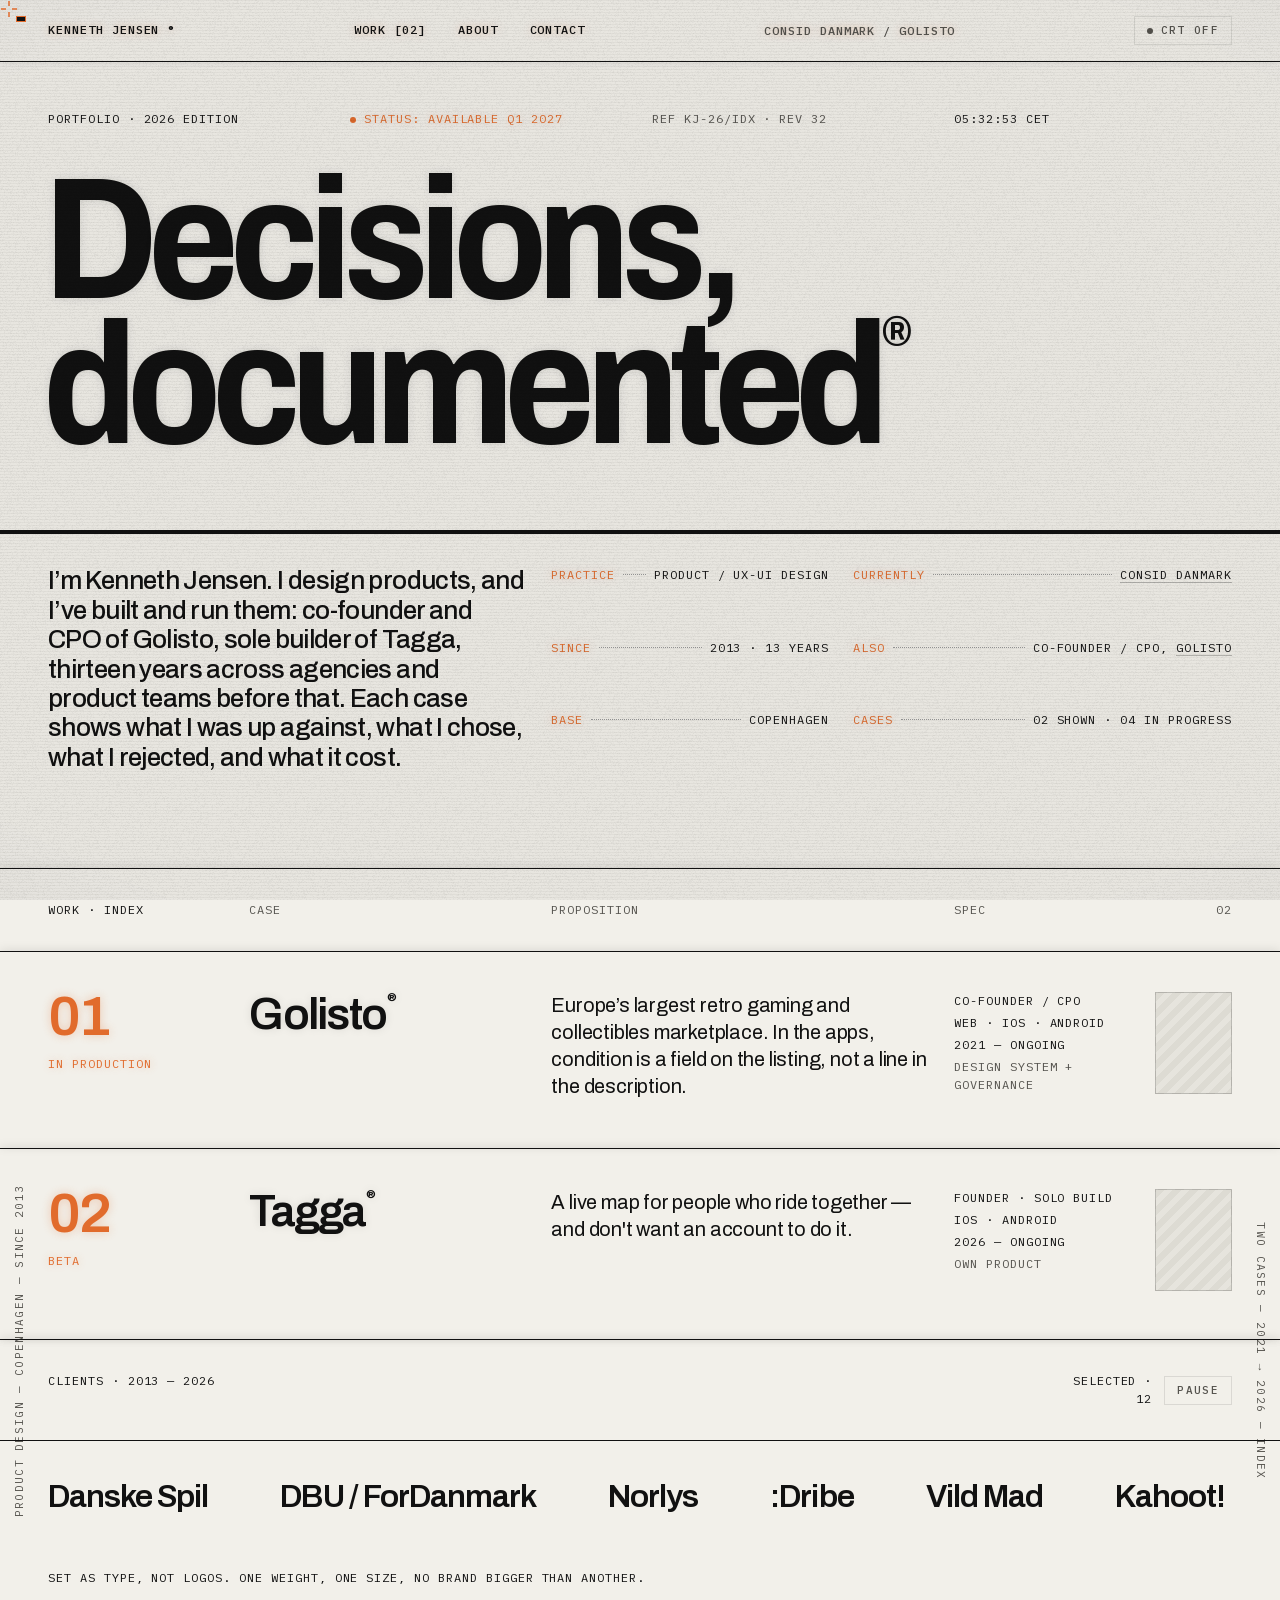
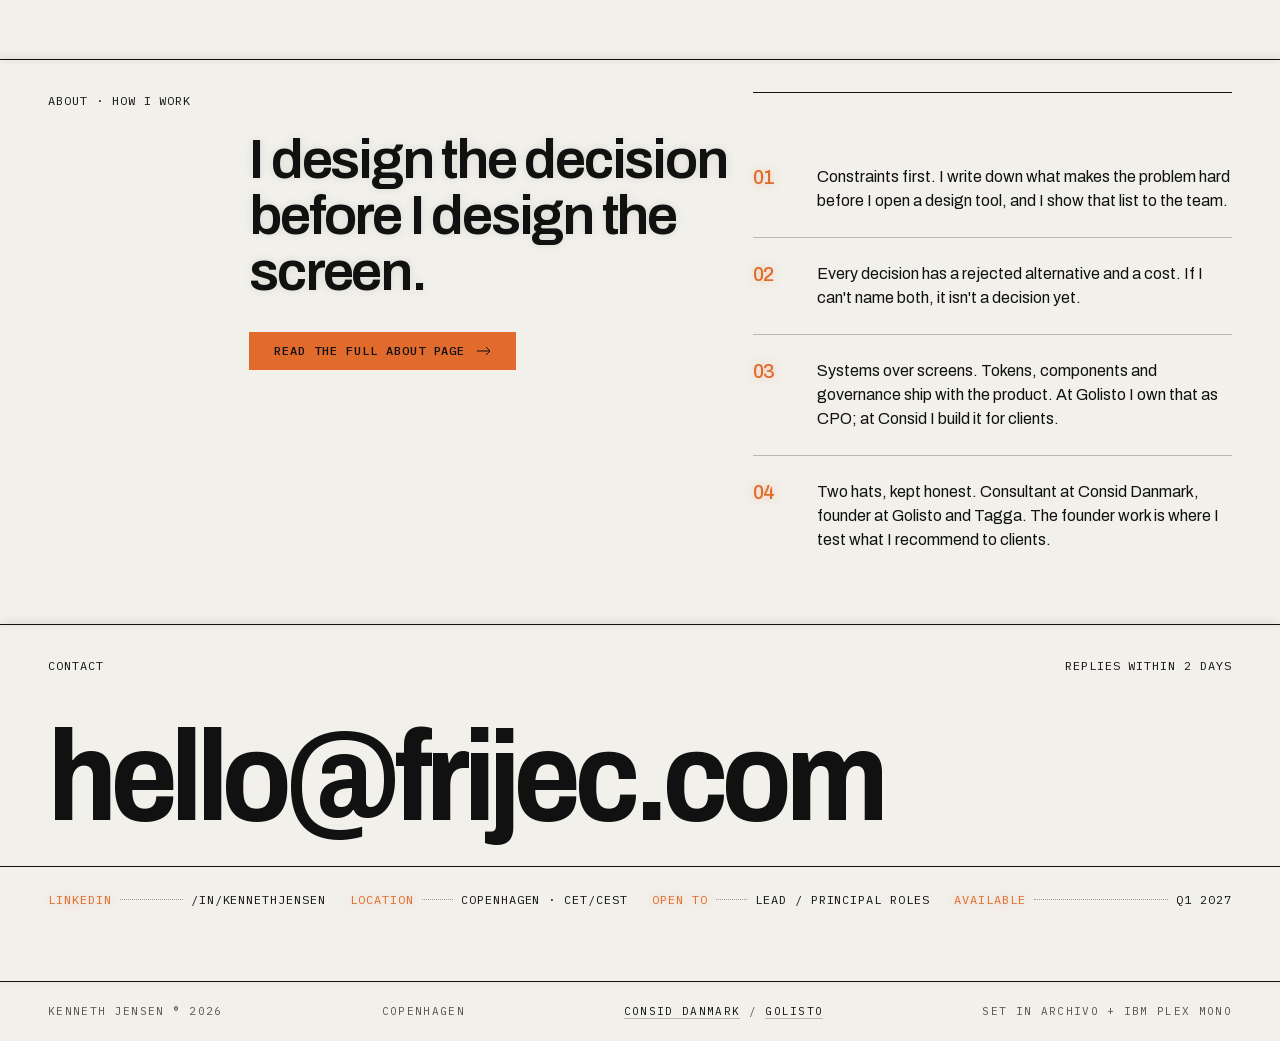
==== commit c6e86abf: "Link every company to its website Marquee clients, nav context, footer, spec values, the About two-h" ====
--- a/index.html
+++ b/index.html
@@ -22,7 +22,7 @@
 <link rel="preload" href="assets/fonts/archivo-latin-var.woff2" as="font" type="font/woff2" crossorigin>
 <link rel="preload" href="assets/fonts/plexmono-latin-400.woff2" as="font" type="font/woff2" crossorigin>
 <link rel="stylesheet" href="assets/fonts/fonts.css">
-<link rel="stylesheet" href="assets/css/style.css?v=31">
+<link rel="stylesheet" href="assets/css/style.css?v=32">
 <script>document.documentElement.classList.add("js");try{if(localStorage.getItem("kj-theme")==="crt")document.documentElement.setAttribute("data-theme","crt")}catch(e){}</script>
 </head>
 <body>
@@ -38,7 +38,7 @@
       <a href="about.html" class="magnet">About</a>
       <a href="contact.html" class="magnet">Contact</a>
     </div>
-    <span class="nav-context">Consid Danmark / Golisto</span>
+    <span class="nav-context"><a href="https://www.consid.com/da/" rel="noopener">Consid Danmark</a> / <a href="https://golisto.com" rel="noopener">Golisto</a></span>
   </div>
 </nav>
 </header>
@@ -66,8 +66,8 @@
         <div class="kv-row"><dt>Base</dt><dd>Copenhagen</dd></div>
       </dl>
       <dl class="kv c4 s9">
-        <div class="kv-row"><dt>Currently</dt><dd>Consid Danmark</dd></div>
-        <div class="kv-row"><dt>Also</dt><dd>Co-founder / CPO, Golisto</dd></div>
+        <div class="kv-row"><dt>Currently</dt><dd><a href="https://www.consid.com/da/" rel="noopener">Consid Danmark</a></dd></div>
+        <div class="kv-row"><dt>Also</dt><dd>Co-founder / CPO, <a href="https://golisto.com" rel="noopener">Golisto</a></dd></div>
         <div class="kv-row"><dt>Cases</dt><dd>02 shown · 04 in progress</dd></div>
       </dl>
     </div>
@@ -107,8 +107,8 @@
     </div>
     <div class="marquee mt-6">
       <div class="marquee-track">
-        <span>Danske Spil</span><span>DBU / ForDanmark</span><span>Norlys</span><span>:Dribe</span><span>Vild Mad</span><span>Kahoot!</span><span>Native Instruments</span><span>Roskilde Festival</span><span>Aula</span><span>TDC Erhverv</span><span>Tuborgfondet</span><span>KOMBIT</span>
-        <span>Danske Spil</span><span>DBU / ForDanmark</span><span>Norlys</span><span>:Dribe</span><span>Vild Mad</span><span>Kahoot!</span><span>Native Instruments</span><span>Roskilde Festival</span><span>Aula</span><span>TDC Erhverv</span><span>Tuborgfondet</span><span>KOMBIT</span>
+        <a href="https://danskespil.dk" rel="noopener">Danske Spil</a><span><a href="https://www.dbu.dk" rel="noopener">DBU</a> / <a href="https://www.fordanmark.dk" rel="noopener">ForDanmark</a></span><a href="https://norlys.dk" rel="noopener">Norlys</a><span>:Dribe</span><a href="https://vildmad.dk" rel="noopener">Vild Mad</a><a href="https://kahoot.com" rel="noopener">Kahoot!</a><a href="https://www.native-instruments.com" rel="noopener">Native Instruments</a><a href="https://www.roskilde-festival.dk" rel="noopener">Roskilde Festival</a><a href="https://aulainfo.dk" rel="noopener">Aula</a><a href="https://tdc.dk" rel="noopener">TDC Erhverv</a><a href="https://tuborgfondet.dk" rel="noopener">Tuborgfondet</a><a href="https://kombit.dk" rel="noopener">KOMBIT</a>
+        <span class="marquee-fill" aria-hidden="true"><a href="https://danskespil.dk" rel="noopener" tabindex="-1">Danske Spil</a><span><a href="https://www.dbu.dk" rel="noopener" tabindex="-1">DBU</a> / <a href="https://www.fordanmark.dk" rel="noopener" tabindex="-1">ForDanmark</a></span><a href="https://norlys.dk" rel="noopener" tabindex="-1">Norlys</a><span>:Dribe</span><a href="https://vildmad.dk" rel="noopener" tabindex="-1">Vild Mad</a><a href="https://kahoot.com" rel="noopener" tabindex="-1">Kahoot!</a><a href="https://www.native-instruments.com" rel="noopener" tabindex="-1">Native Instruments</a><a href="https://www.roskilde-festival.dk" rel="noopener" tabindex="-1">Roskilde Festival</a><a href="https://aulainfo.dk" rel="noopener" tabindex="-1">Aula</a><a href="https://tdc.dk" rel="noopener" tabindex="-1">TDC Erhverv</a><a href="https://tuborgfondet.dk" rel="noopener" tabindex="-1">Tuborgfondet</a><a href="https://kombit.dk" rel="noopener" tabindex="-1">KOMBIT</a></span>
       </div>
     </div>
     <p class="mono-s mt-4 px-margin pb-10">Set as type, not logos. One weight, one size, no brand bigger than another.</p>
@@ -152,11 +152,11 @@
 <footer>
     <span>Kenneth Jensen ® 2026</span>
     <span>Copenhagen</span>
-    <span>Consid Danmark / Golisto</span>
+    <span><a href="https://www.consid.com/da/" rel="noopener">Consid Danmark</a> / <a href="https://golisto.com" rel="noopener">Golisto</a></span>
     <span>Set in Archivo + IBM Plex Mono</span>
   </footer>
 </div>
 
-<script src="assets/js/main.js?v=31"></script>
+<script src="assets/js/main.js?v=32"></script>
 </body>
 </html>
--- a/assets/css/style.css
+++ b/assets/css/style.css
@@ -222,6 +222,7 @@
 }
 .nav-links{display:flex;align-items:center;gap:var(--sp-6)}
 .nav-context{color:var(--ink-muted)}
+.nav-context a{color:inherit}
 .nav a{position:relative;padding-bottom:2px}
 /* Nav links are 14px-tall inline text — far under a 24px minimum, let alone
    44. A pseudo-element grows the hit area without moving anything visible. */
@@ -606,8 +607,12 @@
 .marquee:hover .marquee-track,
 .marquee:focus-within .marquee-track,
 .marquee[data-paused] .marquee-track{animation-play-state:paused}
-.marquee-track span{font:600 clamp(24px,3vw,32px)/1 var(--font-display);letter-spacing:-.03em;white-space:nowrap}
-.marquee-track span.dim{color:var(--ink-muted)}
+.marquee-track > *{font:600 clamp(24px,3vw,32px)/1 var(--font-display);letter-spacing:-.03em;white-space:nowrap}
+.marquee-track .dim{color:var(--ink-muted)}
+/* the second copy exists only to make the loop seamless */
+.marquee-fill{display:contents}
+.marquee-track a{transition:color var(--dur-fast) linear}
+.marquee-track a:hover{color:var(--accent)}
 @keyframes marquee{to{transform:translateX(-50%)}}
 @media (prefers-reduced-motion:reduce){ .marquee-track{animation:none} }
 
@@ -971,10 +976,10 @@
 .t-num-l{font:600 clamp(48px,6.5vw,88px)/.85 var(--font-display);letter-spacing:-.05em}
 
 /* in-content links must read as links without the custom cursor */
-.kv-row a,footer a,.oneline a,.decision-detail a,p a,.numbered a{
+.kv-row a,footer a,.oneline a,.decision-detail a,p a,.numbered a,.record-row a,.mono-s a{
   border-bottom:1px solid var(--rule-soft);
   transition:color var(--dur-fast) linear,border-color var(--dur-fast) linear}
-.kv-row a:hover,footer a:hover,.oneline a:hover,.decision-detail a:hover,p a:hover,.numbered a:hover{
+.kv-row a:hover,footer a:hover,.oneline a:hover,.decision-detail a:hover,p a:hover,.numbered a:hover,.record-row a:hover,.mono-s a:hover{
   color:var(--accent);border-color:var(--accent)}
 /* pressed state on every button */
 .arrow-link:active,.inspect-btn:active,.theme-toggle:active,.marquee-pause:active{transform:translateY(1px)}
